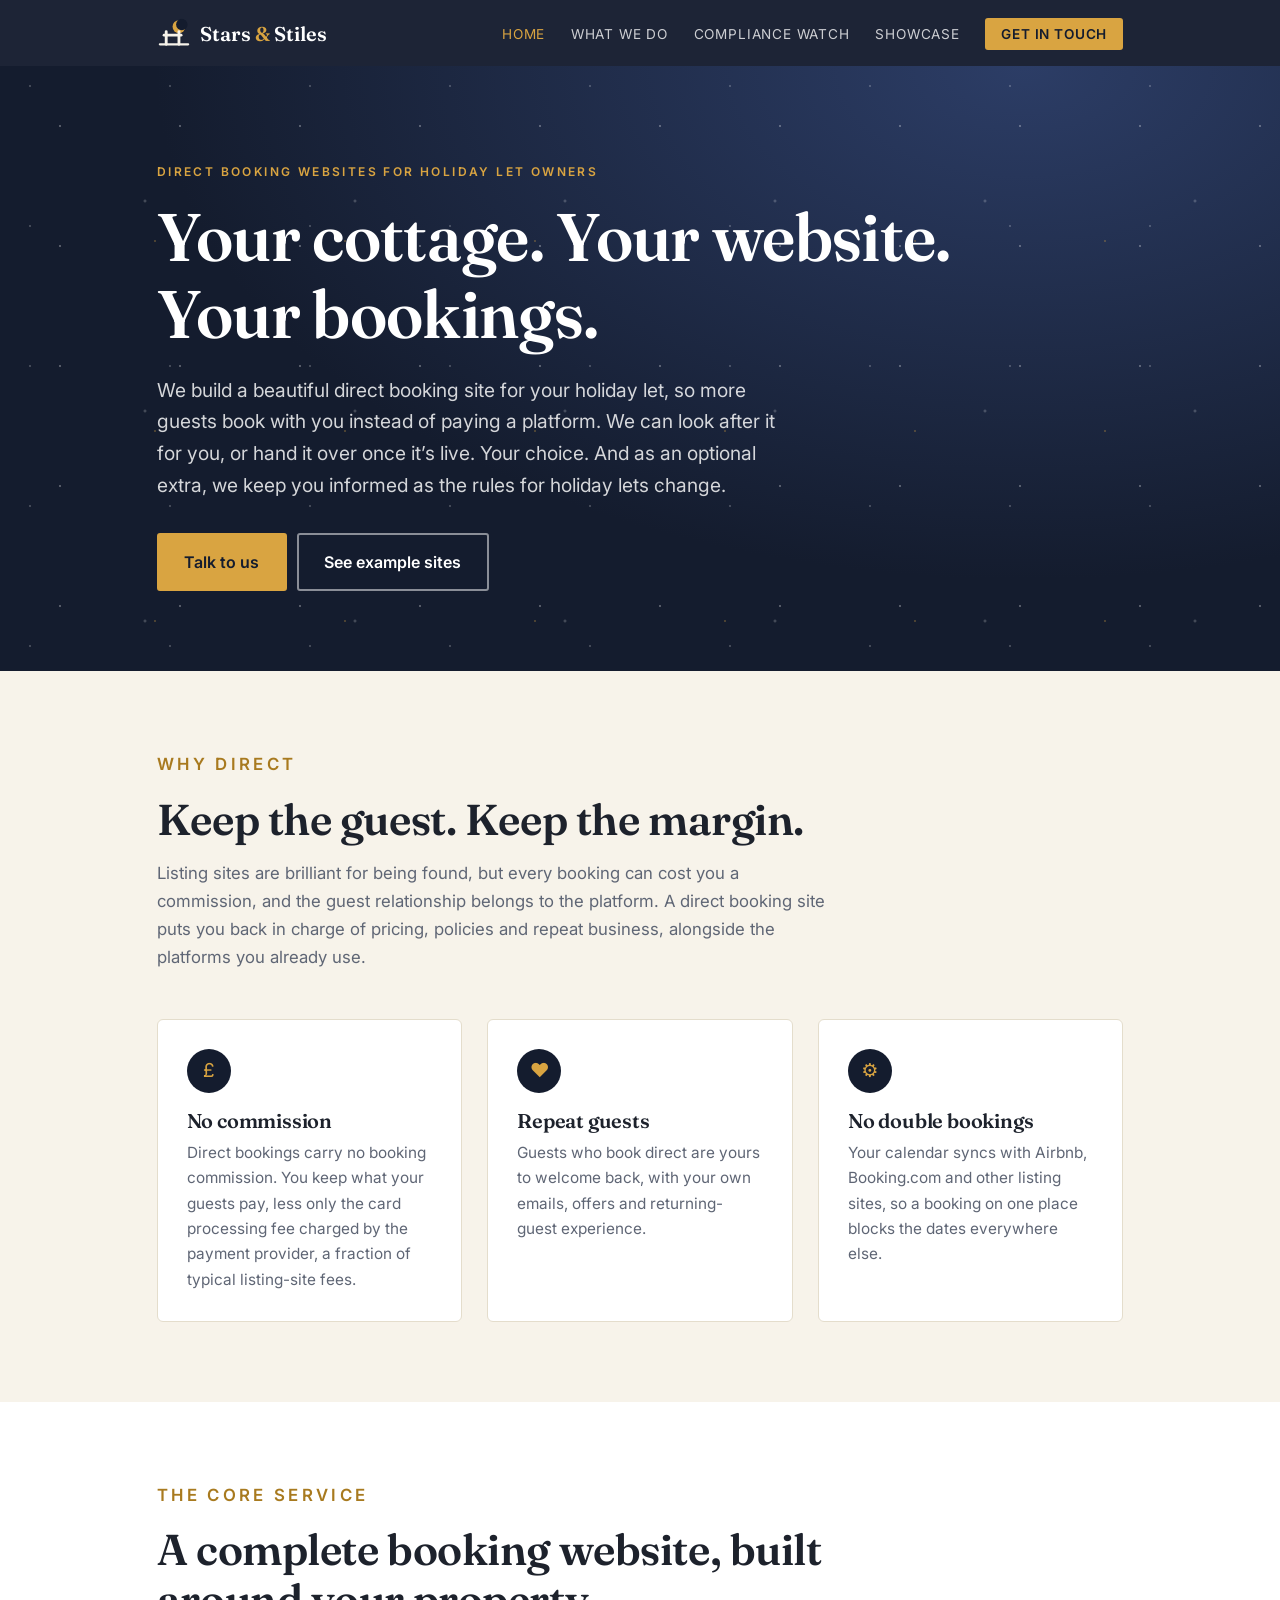
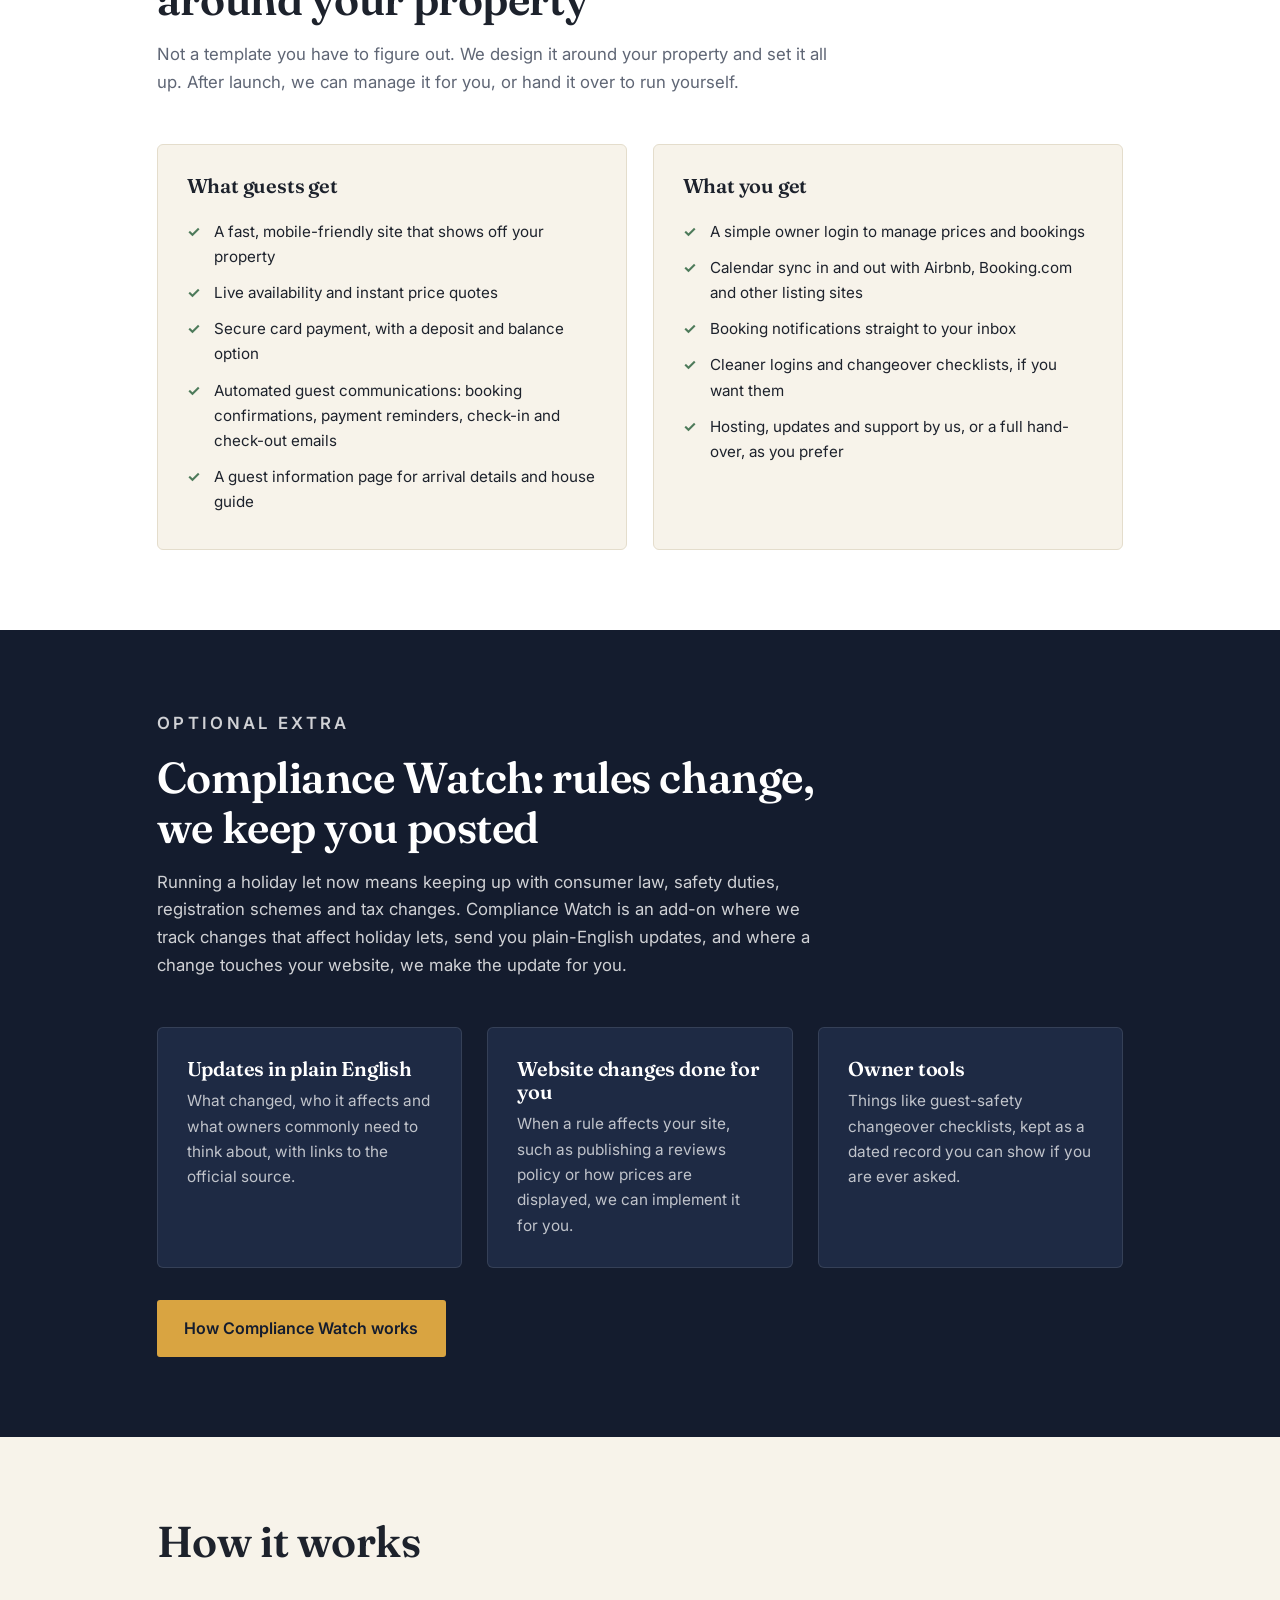
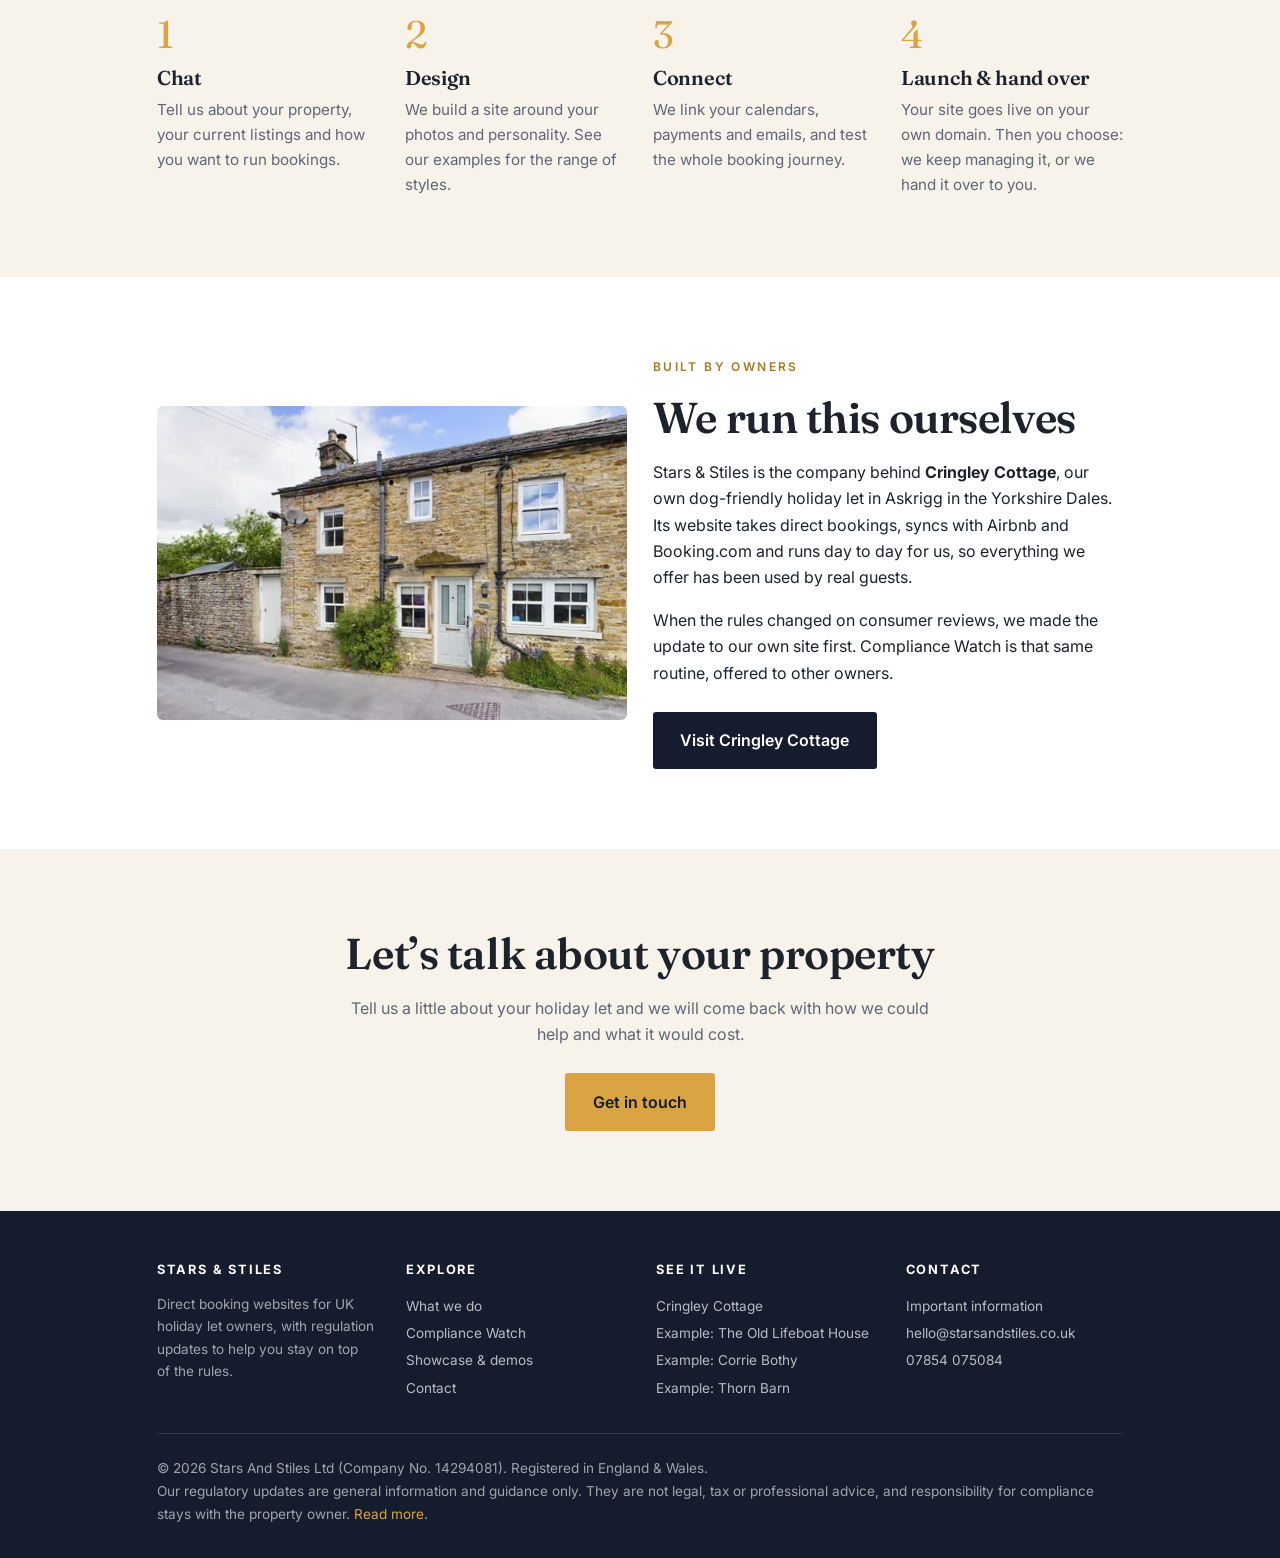
==== index.html @ 68b55faf "Calendar sync works with other listing sites too Co-Authored-By: Claude Sonnet 5.5 <noreply@anthropi" ====
<!DOCTYPE html>
<html lang="en-GB">
<head>
<meta charset="UTF-8">
<meta name="viewport" content="width=device-width, initial-scale=1.0">
<title>Stars & Stiles | Direct booking websites for holiday let owners</title>
<meta name="description" content="We build direct booking websites for UK holiday let owners, then manage them for you or hand them over, and keep you informed of changing regulations. Built by holiday let owners.">
<link rel="canonical" href="https://starsandstiles.co.uk/">
<meta name="theme-color" content="#141c2e">
<meta property="og:title" content="Stars & Stiles | Direct booking websites for holiday let owners">
<meta property="og:description" content="We build direct booking websites for UK holiday let owners, then manage them for you or hand them over, and keep you informed of changing regulations. Built by holiday let owners.">
<meta property="og:type" content="website">
<meta property="og:url" content="https://starsandstiles.co.uk/">
<meta property="og:image" content="https://starsandstiles.co.uk/assets/cringley-413188738.jpg">
<link rel="icon" href="assets/favicon.svg" type="image/svg+xml">
<link rel="preconnect" href="https://fonts.googleapis.com">
<link rel="preconnect" href="https://fonts.gstatic.com" crossorigin>
<link href="https://fonts.googleapis.com/css2?family=Fraunces:opsz,wght@9..144,500;9..144,600&family=Inter:wght@400;500;600&display=swap" rel="stylesheet">
<link rel="stylesheet" href="style.css">
<script src="motion.js" defer></script>
</head>
<body>
<nav class="site"><div class="wrap">
<a class="logo" href="index.html"><svg class="mark" viewBox="0 0 48 48" width="34" height="34" aria-hidden="true"><circle class="moon" cx="31" cy="15" r="9" fill="#d9a441"/><circle cx="35" cy="12" r="8" fill="#141c2e" class="bite"/><path d="M4 40h40" stroke="#f7f3ea" stroke-width="3" stroke-linecap="round"/><path d="M13 40V22M31 40V22" stroke="#f7f3ea" stroke-width="4" stroke-linecap="round"/><path d="M10 27h24" stroke="#f7f3ea" stroke-width="4" stroke-linecap="round"/><path d="M13 40h18" stroke="#d9a441" stroke-width="3" stroke-linecap="round" opacity="0"/></svg><b>Stars <span>&amp;</span> Stiles</b></a>
<button class="menu-btn" aria-label="Menu" onclick="document.getElementById('m').classList.toggle('open')">Menu</button>
<ul id="m"><li><a href="index.html" aria-current="page">Home</a></li><li><a href="services.html">What we do</a></li><li><a href="compliance.html">Compliance Watch</a></li><li><a href="showcase.html">Showcase</a></li><li><a class="cta" href="contact.html">Get in touch</a></li></ul>
</div></nav>

<header class="hero"><span class="shoot"></span><span class="shoot s2"></span><div class="wrap">
<p class="eyebrow">Direct booking websites for holiday let owners</p>
<h1>Your cottage. Your website.<br>Your bookings.</h1>
<p class="lead">We build a beautiful direct booking site for your holiday let, so more guests book with you instead of paying a platform. We can look after it for you, or hand it over once it&rsquo;s live. Your choice. And as an optional extra, we keep you informed as the rules for holiday lets change.</p>
<a class="btn" href="contact.html">Talk to us</a><a class="btn ghost" href="showcase.html">See example sites</a>
</div></header>

<section class="block"><div class="wrap">
<div class="section-head"><p class="eyebrow" style="color:var(--gold-dark)">Why direct</p>
<h2>Keep the guest. Keep the margin.</h2>
<p>Listing sites are brilliant for being found, but every booking can cost you a commission, and the guest relationship belongs to the platform. A direct booking site puts you back in charge of pricing, policies and repeat business, alongside the platforms you already use.</p></div>
<div class="grid g3">
<div class="card"><div class="icon">£</div><h3>No commission</h3><p>Direct bookings carry no booking commission. You keep what your guests pay, less only the card processing fee charged by the payment provider, a fraction of typical listing-site fees.</p></div>
<div class="card"><div class="icon">♥</div><h3>Repeat guests</h3><p>Guests who book direct are yours to welcome back, with your own emails, offers and returning-guest experience.</p></div>
<div class="card"><div class="icon">⚙</div><h3>No double bookings</h3><p>Your calendar syncs with Airbnb, Booking.com and other listing sites, so a booking on one place blocks the dates everywhere else.</p></div>
</div></div></section>

<section class="block alt"><div class="wrap">
<div class="section-head"><p class="eyebrow" style="color:var(--gold-dark)">The core service</p>
<h2>A complete booking website, built around your property</h2>
<p>Not a template you have to figure out. We design it around your property and set it all up. After launch, we can manage it for you, or hand it over to run yourself.</p></div>
<div class="grid g2">
<div class="card"><h3>What guests get</h3><ul class="ticks">
<li>A fast, mobile-friendly site that shows off your property</li>
<li>Live availability and instant price quotes</li>
<li>Secure card payment, with a deposit and balance option</li>
<li>Automated guest communications: booking confirmations, payment reminders, check-in and check-out emails</li>
<li>A guest information page for arrival details and house guide</li></ul></div>
<div class="card"><h3>What you get</h3><ul class="ticks">
<li>A simple owner login to manage prices and bookings</li>
<li>Calendar sync in and out with Airbnb, Booking.com and other listing sites</li>
<li>Booking notifications straight to your inbox</li>
<li>Cleaner logins and changeover checklists, if you want them</li>
<li>Hosting, updates and support by us, or a full hand-over, as you prefer</li></ul></div>
</div></div></section>

<section class="block dark"><div class="wrap">
<div class="section-head"><p class="eyebrow">Optional extra</p>
<h2>Compliance Watch: rules change, we keep you posted</h2>
<p>Running a holiday let now means keeping up with consumer law, safety duties, registration schemes and tax changes. Compliance Watch is an add-on where we track changes that affect holiday lets, send you plain-English updates, and where a change touches your website, we make the update for you.</p></div>
<div class="grid g3">
<div class="card"><h3>Updates in plain English</h3><p>What changed, who it affects and what owners commonly need to think about, with links to the official source.</p></div>
<div class="card"><h3>Website changes done for you</h3><p>When a rule affects your site, such as publishing a reviews policy or how prices are displayed, we can implement it for you.</p></div>
<div class="card"><h3>Owner tools</h3><p>Things like guest-safety changeover checklists, kept as a dated record you can show if you are ever asked.</p></div>
</div>
<p style="margin-top:2rem"><a class="btn" href="compliance.html">How Compliance Watch works</a></p>
</div></section>

<section class="block"><div class="wrap">
<div class="section-head"><h2>How it works</h2></div>
<div class="steps">
<div class="step"><h3>Chat</h3><p>Tell us about your property, your current listings and how you want to run bookings.</p></div>
<div class="step"><h3>Design</h3><p>We build a site around your photos and personality. See our examples for the range of styles.</p></div>
<div class="step"><h3>Connect</h3><p>We link your calendars, payments and emails, and test the whole booking journey.</p></div>
<div class="step"><h3>Launch &amp; hand over</h3><p>Your site goes live on your own domain. Then you choose: we keep managing it, or we hand it over to you.</p></div>
</div></div></section>

<section class="block alt"><div class="wrap">
<div class="grid g2" style="align-items:center">
<div style="border-radius:6px;overflow:hidden"><img src="assets/cringley-413188738.jpg" alt="Cringley Cottage in Askrigg, Yorkshire Dales" loading="lazy"></div>
<div><p class="eyebrow" style="color:var(--gold-dark)">Built by owners</p>
<h2>We run this ourselves</h2>
<p style="margin-bottom:1rem">Stars &amp; Stiles is the company behind <strong>Cringley Cottage</strong>, our own dog-friendly holiday let in Askrigg in the Yorkshire Dales. Its website takes direct bookings, syncs with Airbnb and Booking.com and runs day to day for us, so everything we offer has been used by real guests.</p>
<p style="margin-bottom:1.6rem">When the rules changed on consumer reviews, we made the update to our own site first. Compliance Watch is that same routine, offered to other owners.</p>
<a class="btn dark" href="https://www.cringleycottage.com" target="_blank" rel="noopener">Visit Cringley Cottage</a></div>
</div></div></section>

<section class="block"><div class="wrap narrow" style="text-align:center">
<h2>Let&rsquo;s talk about your property</h2>
<p style="color:var(--muted);margin-bottom:1.6rem">Tell us a little about your holiday let and we will come back with how we could help and what it would cost.</p>
<a class="btn" href="contact.html">Get in touch</a></div></section>
<footer class="site"><div class="wrap">
<div class="cols">
<div><h4>Stars &amp; Stiles</h4><p>Direct booking websites for UK holiday let owners, with regulation updates to help you stay on top of the rules.</p></div>
<div><h4>Explore</h4><a href="services.html">What we do</a><a href="compliance.html">Compliance Watch</a><a href="showcase.html">Showcase &amp; demos</a><a href="contact.html">Contact</a></div>
<div><h4>See it live</h4><a href="https://www.cringleycottage.com" target="_blank" rel="noopener">Cringley Cottage</a><a href="demos/seaside/">Example: The Old Lifeboat House</a><a href="demos/highland/">Example: Corrie Bothy</a><a href="demos/barn/">Example: Thorn Barn</a></div>
<div><h4>Contact</h4><a href="disclaimer.html">Important information</a><a href="mailto:hello@starsandstiles.co.uk">hello@starsandstiles.co.uk</a><a href="tel:+447854075084">07854 075084</a></div>
</div>
<div class="fine">&copy; 2026 Stars And Stiles Ltd (Company No. 14294081). Registered in England &amp; Wales.<br>
Our regulatory updates are general information and guidance only. They are not legal, tax or professional advice, and responsibility for compliance stays with the property owner. <a href="disclaimer.html" style="display:inline;color:var(--gold)">Read more</a>.</div>
</div></footer>
</body></html>
---- style.css ----
*,*::before,*::after{box-sizing:border-box;margin:0;padding:0}
:root{
  --night:#141c2e;--night-2:#1e2a44;--gold:#d9a441;--gold-dark:#a87a1f;
  --cream:#f7f3ea;--stone:#e4ddcc;--ink:#1d222c;--muted:#5f6675;--white:#fff;--green:#4d7a5a;
}
html{scroll-behavior:smooth}
body{font-family:'Inter',system-ui,sans-serif;background:var(--cream);color:var(--ink);line-height:1.65;font-size:16px}
img{max-width:100%;display:block}
a{color:var(--gold-dark)}
h1,h2,h3{font-family:'Fraunces',Georgia,serif;font-weight:600;line-height:1.15;letter-spacing:-.01em}
h1{font-size:clamp(2.4rem,6vw,4.2rem)}
h2{font-size:clamp(1.8rem,4vw,2.7rem);margin-bottom:1rem}
h3{font-size:1.25rem;margin-bottom:.5rem}
.wrap{max-width:1120px;margin:0 auto;padding:0 6%}
.narrow{max-width:760px}

nav.site{position:sticky;top:0;z-index:50;background:rgba(20,28,46,.96);backdrop-filter:blur(8px)}
nav.site .wrap{display:flex;align-items:center;justify-content:space-between;padding-top:1rem;padding-bottom:1rem;gap:1rem}
.logo{font-family:'Fraunces',serif;font-weight:600;font-size:1.25rem;color:#fff;text-decoration:none;display:flex;align-items:center;gap:.5rem}
.logo span{color:var(--gold)}
nav.site ul{display:flex;gap:1.6rem;list-style:none;align-items:center}
nav.site ul a{color:rgba(255,255,255,.78);text-decoration:none;font-size:.85rem;letter-spacing:.06em;text-transform:uppercase}
nav.site ul a:hover,nav.site ul a[aria-current]{color:var(--gold)}
nav.site .cta{background:var(--gold);color:var(--night)!important;padding:.5rem 1rem;border-radius:3px;font-weight:600}
.menu-btn{display:none;background:none;border:1px solid rgba(255,255,255,.3);color:#fff;padding:.4rem .7rem;border-radius:3px;font-size:.9rem;cursor:pointer}
@media(max-width:820px){
  .menu-btn{display:block}
  nav.site ul{display:none;position:absolute;top:100%;left:0;right:0;background:var(--night);flex-direction:column;padding:1.2rem 6% 1.6rem;gap:1.1rem;align-items:flex-start}
  nav.site ul.open{display:flex}
}

.hero{background:radial-gradient(ellipse at 80% 0,#2c3d66 0,var(--night) 60%);color:#fff;padding:6rem 0 5rem;position:relative;overflow:hidden}
.hero::before{content:"";position:absolute;inset:0;background-image:radial-gradient(#fff 1px,transparent 1.5px),radial-gradient(#d9a441 1px,transparent 1.5px);background-size:120px 120px,190px 190px;background-position:0 0,60px 80px;opacity:.28}
.hero .wrap{position:relative}
.eyebrow{font-size:.75rem;letter-spacing:.2em;text-transform:uppercase;color:var(--gold);font-weight:600;margin-bottom:1rem}
.hero p.lead{font-size:1.2rem;color:rgba(255,255,255,.82);max-width:640px;margin:1.4rem 0 2rem}
.btn{display:inline-block;background:var(--gold);color:var(--night);padding:.85rem 1.6rem;border-radius:3px;font-weight:600;text-decoration:none;border:2px solid var(--gold);cursor:pointer;font-size:1rem;font-family:inherit}
.btn:hover{background:#e8b859}
.btn.ghost{background:transparent;color:#fff;border-color:rgba(255,255,255,.5);margin-left:.6rem}
.btn.ghost:hover{border-color:var(--gold);color:var(--gold)}
.btn.dark{background:var(--night);color:#fff;border-color:var(--night)}
.btn.dark:hover{background:var(--night-2)}

section.block{padding:5rem 0}
section.block.alt{background:var(--white)}
section.block.dark{background:var(--night);color:#fff}
section.block.dark p{color:rgba(255,255,255,.8)}
.section-head{max-width:680px;margin-bottom:3rem}
.section-head p{color:var(--muted);font-size:1.05rem}
.grid{display:grid;gap:1.6rem}
.g2{grid-template-columns:repeat(auto-fit,minmax(300px,1fr))}
.g3{grid-template-columns:repeat(auto-fit,minmax(250px,1fr))}
.card{background:var(--white);border:1px solid var(--stone);border-radius:6px;padding:1.8rem}
section.block.alt .card{background:var(--cream)}
section.block.dark .card{background:var(--night-2);border-color:rgba(255,255,255,.1)}
.card p{color:var(--muted);font-size:.96rem}
section.block.dark .card p{color:rgba(255,255,255,.72)}
.icon{width:44px;height:44px;border-radius:50%;background:var(--night);color:var(--gold);display:flex;align-items:center;justify-content:center;font-size:1.2rem;margin-bottom:1rem}
.tag{display:inline-block;font-size:.7rem;letter-spacing:.12em;text-transform:uppercase;padding:.2rem .6rem;border-radius:20px;background:rgba(217,164,65,.18);color:var(--gold-dark);font-weight:600;margin-bottom:.8rem}
.tag.green{background:rgba(77,122,90,.16);color:var(--green)}
ul.ticks{list-style:none;margin-top:1rem}
ul.ticks li{padding:.35rem 0 .35rem 1.7rem;position:relative;font-size:.95rem}
ul.ticks li::before{content:"✓";position:absolute;left:0;color:var(--green);font-weight:700}
section.block.dark ul.ticks li::before{color:var(--gold)}

.steps{counter-reset:s;display:grid;gap:1.6rem;grid-template-columns:repeat(auto-fit,minmax(220px,1fr))}
.step{counter-increment:s;position:relative;padding-top:3.2rem}
.step::before{content:counter(s);position:absolute;top:0;left:0;font-family:'Fraunces',serif;font-size:2.4rem;color:var(--gold);line-height:1}
.step p{color:var(--muted);font-size:.95rem}

.showcase{display:grid;gap:1.6rem;grid-template-columns:repeat(auto-fit,minmax(300px,1fr))}
.show{background:var(--white);border:1px solid var(--stone);border-radius:6px;overflow:hidden;display:flex;flex-direction:column;text-decoration:none;color:inherit;transition:transform .2s,box-shadow .2s}
.show:hover{transform:translateY(-4px);box-shadow:0 12px 30px rgba(20,28,46,.14)}
.show .thumb{aspect-ratio:16/10;background-size:cover;background-position:center;position:relative}
.show .body{padding:1.4rem 1.5rem 1.6rem;display:flex;flex-direction:column;gap:.4rem;flex:1}
.show .body p{color:var(--muted);font-size:.93rem}
.show .more{margin-top:auto;padding-top:.8rem;font-weight:600;color:var(--gold-dark);font-size:.9rem}
.live{position:absolute;top:.8rem;left:.8rem;background:var(--green);color:#fff;font-size:.7rem;letter-spacing:.12em;text-transform:uppercase;padding:.25rem .6rem;border-radius:20px;font-weight:600}
.live.ex{background:var(--night)}

.notice{border-left:4px solid var(--gold);background:var(--white);padding:1.2rem 1.5rem;border-radius:0 6px 6px 0;font-size:.93rem;color:var(--muted)}
.notice strong{color:var(--ink)}

table.cmp{width:100%;border-collapse:collapse;background:var(--white);border:1px solid var(--stone);border-radius:6px;overflow:hidden;font-size:.94rem}
table.cmp th,table.cmp td{padding:.9rem 1rem;text-align:left;border-bottom:1px solid var(--stone);vertical-align:top}
table.cmp th{background:var(--night);color:#fff;font-weight:600}
table.cmp td:first-child{font-weight:600;width:34%}
.tablewrap{overflow-x:auto}

.timeline{border-left:2px solid var(--stone);padding-left:1.6rem;display:grid;gap:1.6rem;margin-left:.4rem}
.tl{position:relative}
.tl::before{content:"";position:absolute;left:-2.05rem;top:.4rem;width:14px;height:14px;border-radius:50%;background:var(--gold);border:3px solid var(--cream)}
.tl time{font-size:.78rem;letter-spacing:.1em;text-transform:uppercase;color:var(--muted);font-weight:600}
.tl p{color:var(--muted);font-size:.94rem;margin-top:.2rem}

form.contact{display:grid;gap:1rem}
form.contact label{font-size:.85rem;font-weight:600;display:block;margin-bottom:.3rem}
form.contact input,form.contact select,form.contact textarea{width:100%;padding:.8rem 1rem;border:1px solid var(--stone);border-radius:3px;font:inherit;background:var(--white)}
form.contact textarea{min-height:130px;resize:vertical}

footer.site{background:var(--night);color:rgba(255,255,255,.6);padding:3rem 0 2rem;font-size:.85rem}
footer.site .cols{display:grid;gap:2rem;grid-template-columns:repeat(auto-fit,minmax(220px,1fr));margin-bottom:2rem}
footer.site h4{color:#fff;font-size:.8rem;letter-spacing:.14em;text-transform:uppercase;margin-bottom:.8rem}
footer.site a{color:rgba(255,255,255,.7);text-decoration:none;display:block;padding:.15rem 0}
footer.site a:hover{color:var(--gold)}
footer.site .fine{border-top:1px solid rgba(255,255,255,.12);padding-top:1.4rem;line-height:1.7}

/* ---------- logo ---------- */
.logo{gap:.6rem}
.logo b{font-weight:600}
.logo .mark .moon{transform-origin:31px 15px;animation:moonGlow 5s ease-in-out infinite}
@keyframes moonGlow{0%,100%{filter:drop-shadow(0 0 0 rgba(217,164,65,0))}50%{filter:drop-shadow(0 0 5px rgba(217,164,65,.9))}}

/* ---------- hero animation ---------- */
.hero::before{animation:twinkle 4.5s ease-in-out infinite alternate}
.hero::after{content:"";position:absolute;inset:0;background-image:radial-gradient(#fff 1.2px,transparent 1.8px),radial-gradient(#fff 1px,transparent 1.5px);background-size:210px 210px,140px 140px;background-position:40px 30px,100px 90px;opacity:.2;animation:twinkle 3.2s ease-in-out infinite alternate-reverse;pointer-events:none}
@keyframes twinkle{from{opacity:.08}to{opacity:.45}}
.hero .wrap>*{animation:rise .9s cubic-bezier(.2,.7,.2,1) both}
.hero .wrap>*:nth-child(2){animation-delay:.12s}.hero .wrap>*:nth-child(3){animation-delay:.24s}.hero .wrap>*:nth-child(4){animation-delay:.36s}
@keyframes rise{from{opacity:0;transform:translateY(24px)}to{opacity:1;transform:none}}
.shoot{position:absolute;top:14%;left:-10%;width:120px;height:2px;background:linear-gradient(90deg,transparent,#fff);transform:rotate(22deg);opacity:0;animation:shoot 9s linear infinite;z-index:1}
.shoot.s2{top:38%;left:30%;animation-delay:5s;animation-duration:12s;width:90px}
@keyframes shoot{0%{opacity:0;transform:translate(0,0) rotate(22deg)}3%{opacity:1}12%{opacity:0;transform:translate(520px,210px) rotate(22deg)}100%{opacity:0}}

/* ---------- scroll reveal (added by motion.js) ---------- */
.js .reveal{opacity:0;transform:translateY(28px);transition:opacity .7s ease,transform .7s cubic-bezier(.2,.7,.2,1)}
.js .reveal.in{opacity:1;transform:none}
.card,.show,.btn{transition:transform .25s,box-shadow .25s,background .2s}
.card:hover{transform:translateY(-4px);box-shadow:0 14px 30px rgba(20,28,46,.12)}
.icon{transition:transform .35s}.card:hover .icon{transform:rotate(-8deg) scale(1.1)}
nav.site{transition:padding .25s,box-shadow .25s}
nav.site.scrolled{box-shadow:0 4px 18px rgba(0,0,0,.25)}
nav.site.scrolled .wrap{padding-top:.6rem;padding-bottom:.6rem}
.step::before{transition:transform .4s}.step:hover::before{transform:scale(1.15) translateX(4px)}

@media (prefers-reduced-motion:reduce){
  *,*::before,*::after{animation:none!important;transition:none!important}
  .js .reveal{opacity:1;transform:none}
}

/* showcase thumbnails with photos */
.show .thumb{overflow:hidden}
.show .thumb img{position:absolute;inset:0;width:100%;height:100%;object-fit:cover;transition:transform .7s ease}
.show:hover .thumb img{transform:scale(1.07)}
.show .thumb .live{z-index:2}

/* wide featured card + footer columns */
@media(min-width:800px){.show.wide{flex-direction:row}.show.wide .thumb{flex:1.4;aspect-ratio:auto;min-height:360px}.show.wide .body{flex:1;justify-content:center;padding:2rem 2.2rem}.show.wide .body h3{font-size:1.6rem}.show.wide .body p{font-size:1rem}}
footer.site .cols{grid-template-columns:repeat(auto-fit,minmax(190px,1fr))}
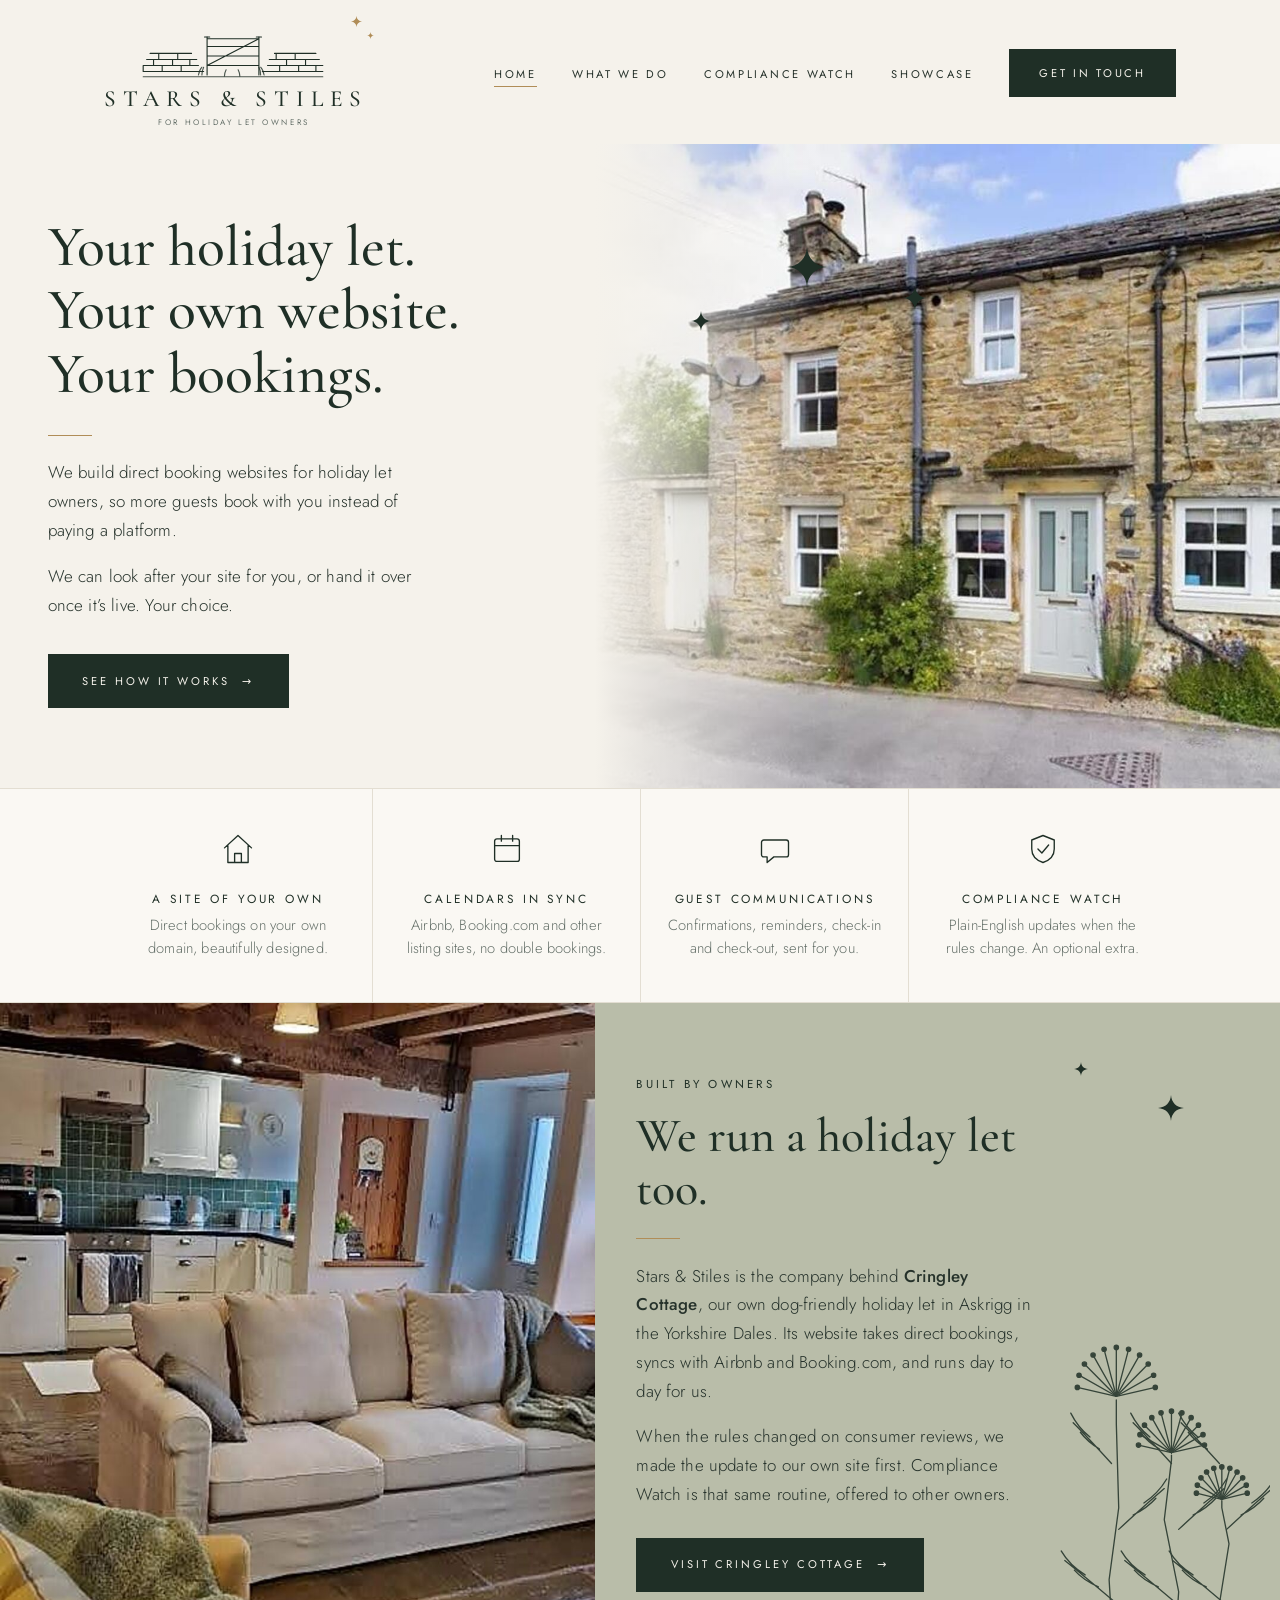
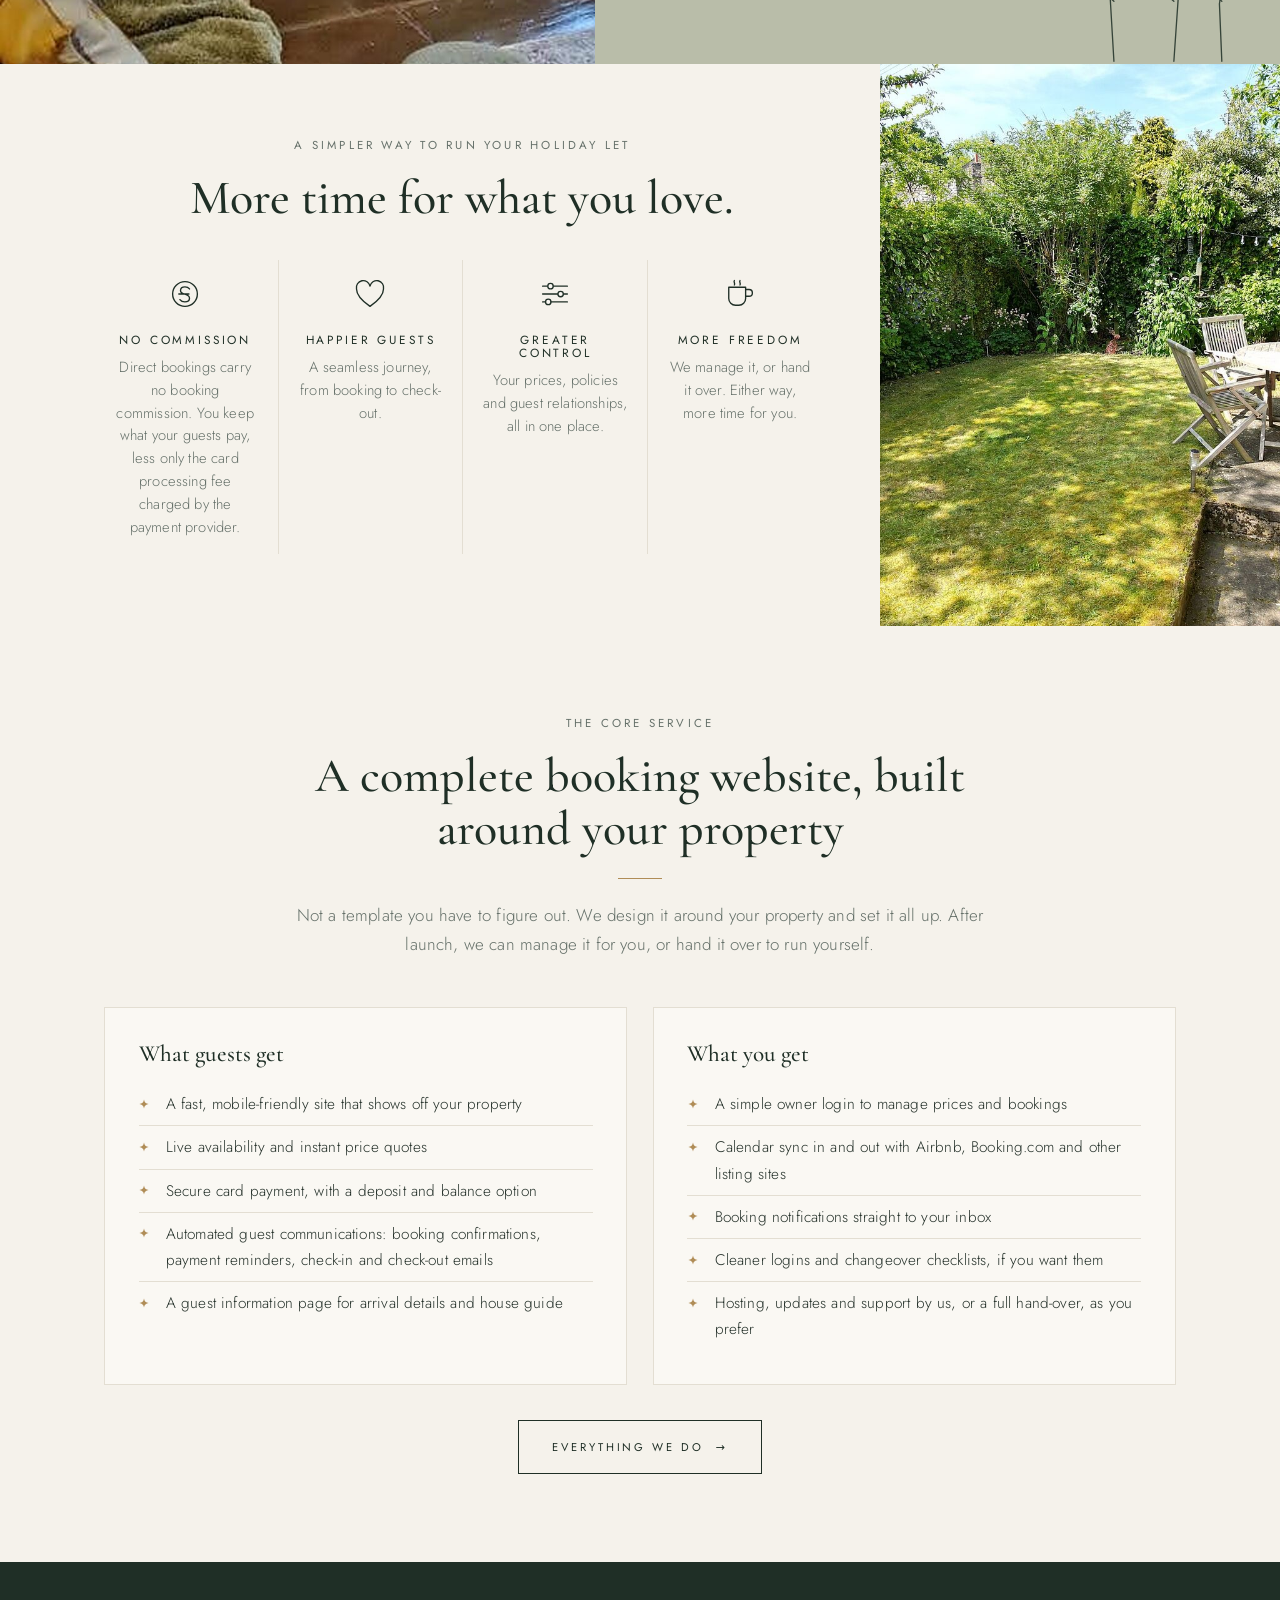
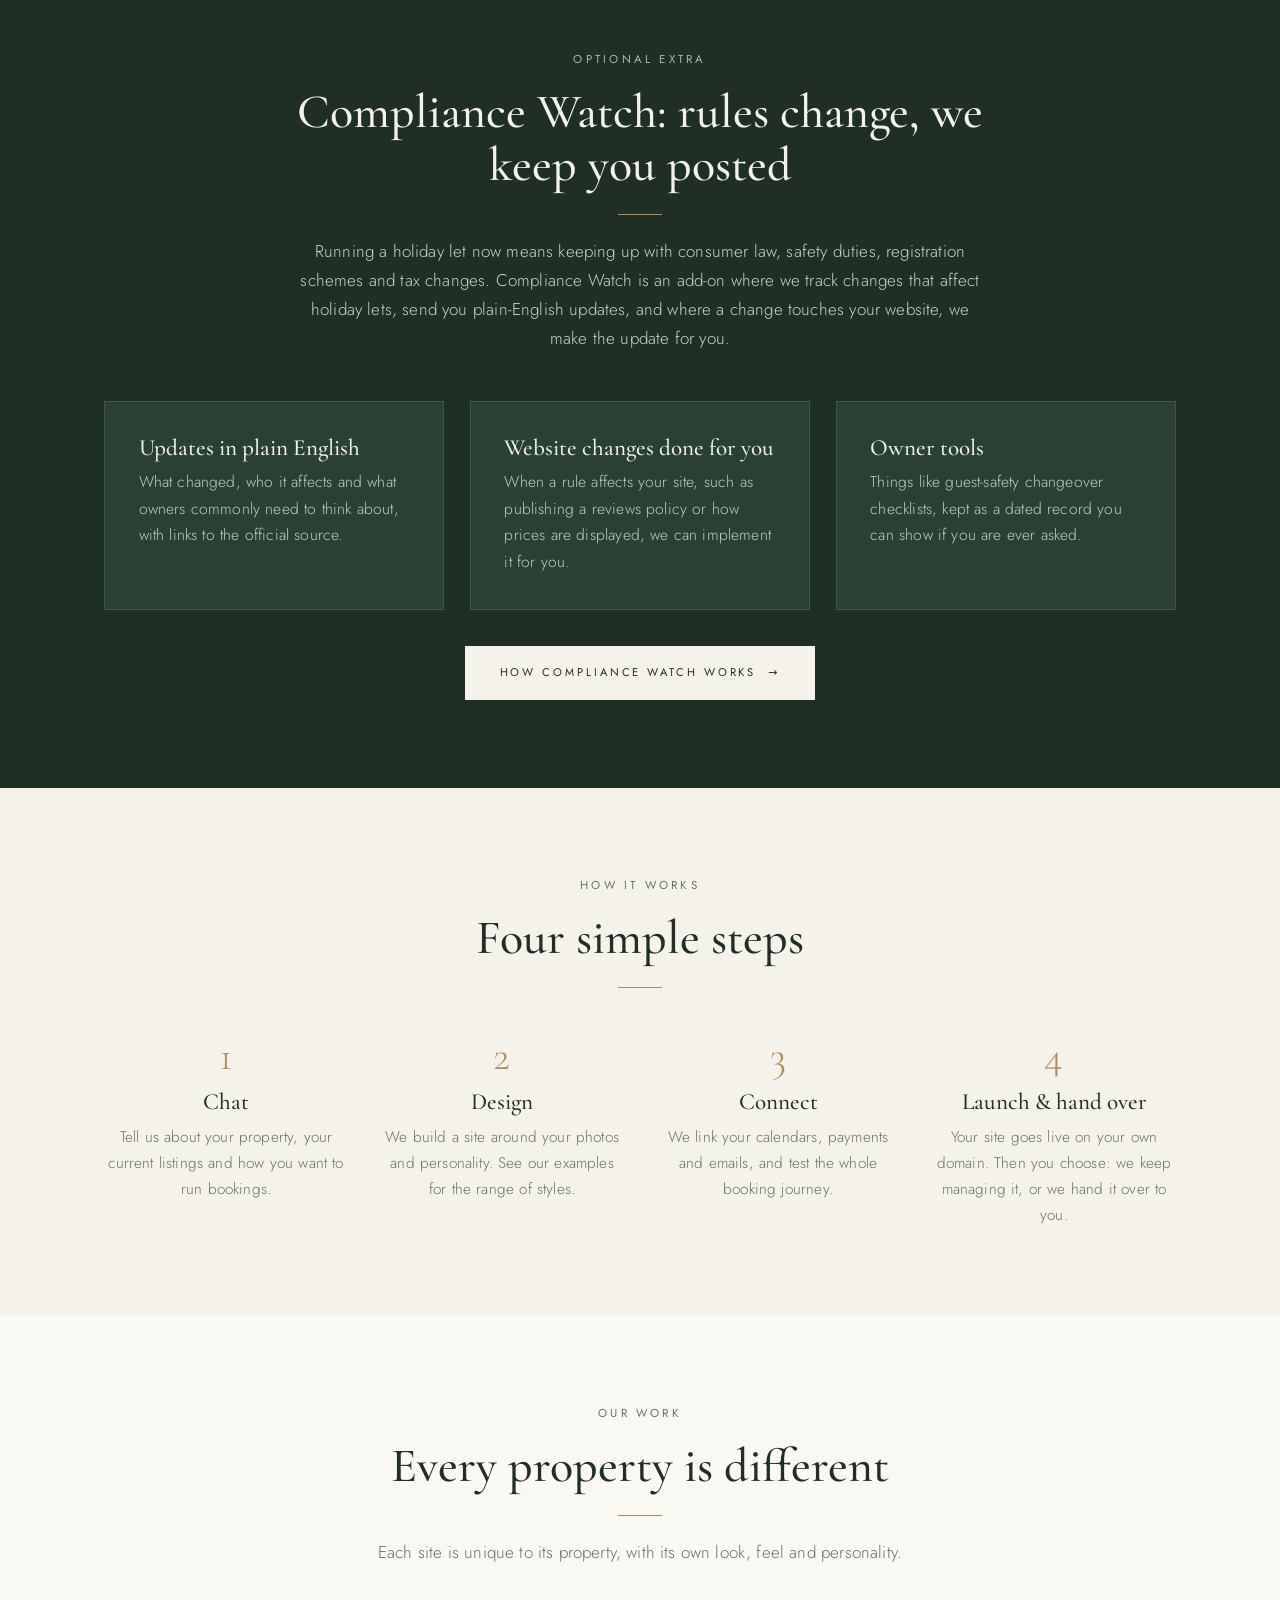
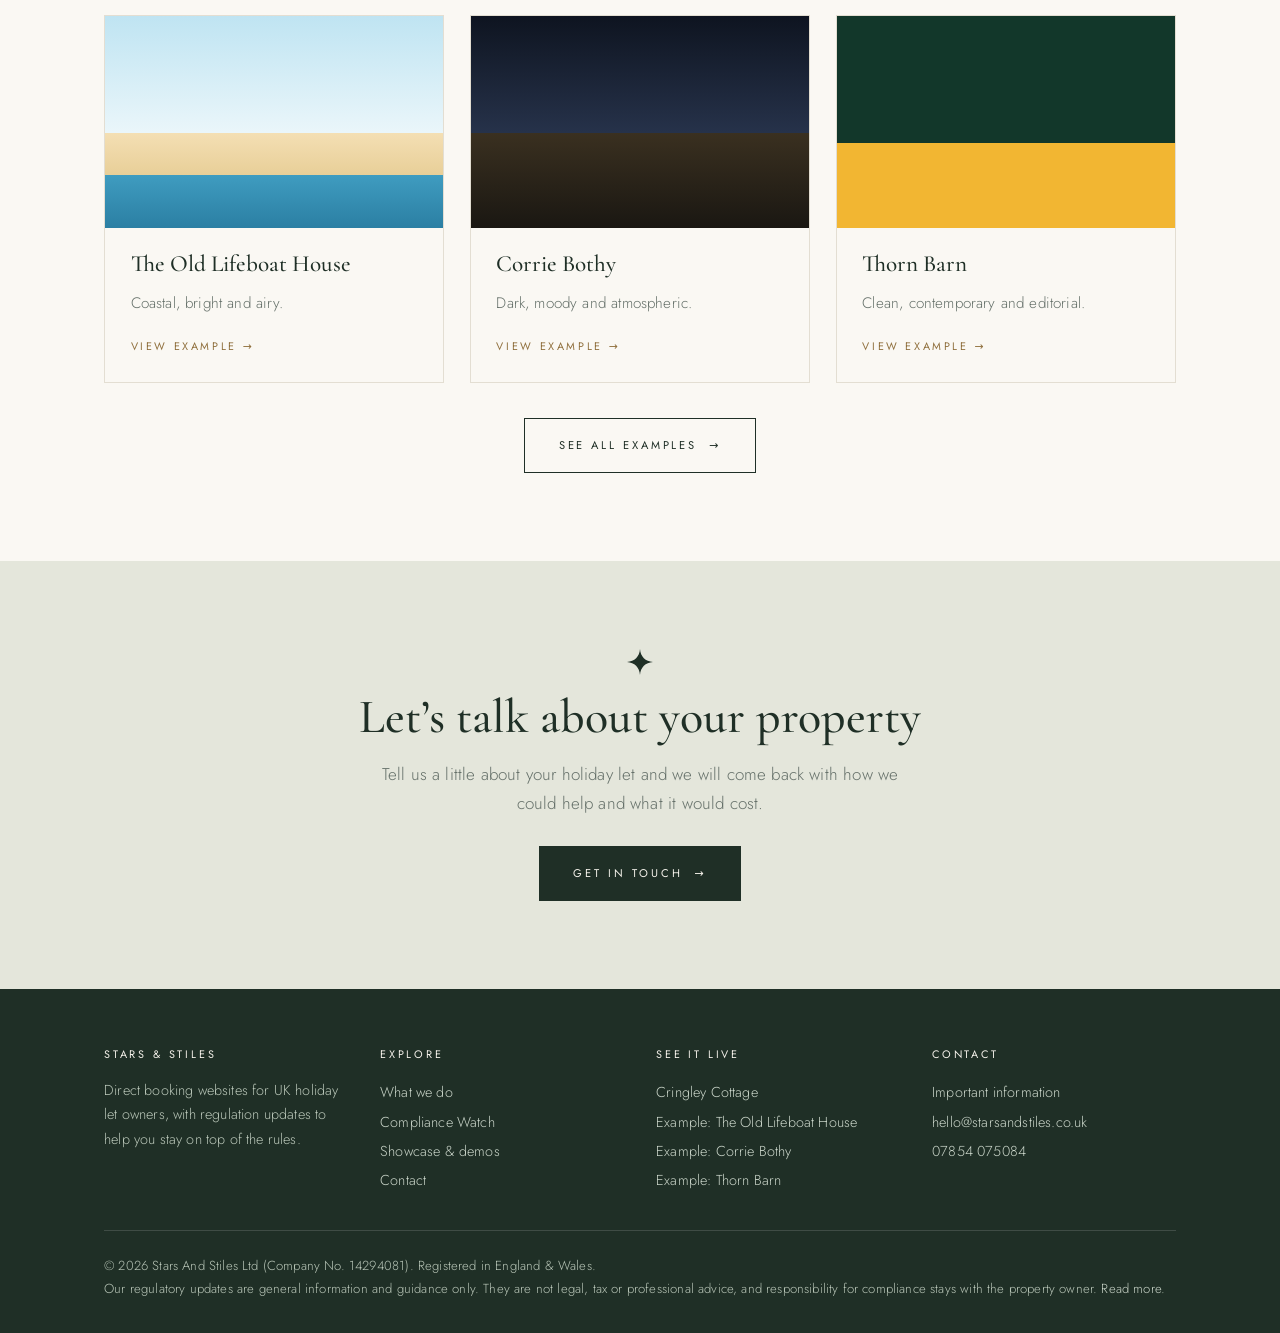
==== commit c092f9de: "Redesign main site in warm 'golden hour' style: gate logo, cream/forest/sage palette, sparkles, line" ====
--- a/index.html
+++ b/index.html
@@ -6,7 +6,7 @@
 <title>Stars & Stiles | Direct booking websites for holiday let owners</title>
 <meta name="description" content="We build direct booking websites for UK holiday let owners, then manage them for you or hand them over, and keep you informed of changing regulations. Built by holiday let owners.">
 <link rel="canonical" href="https://starsandstiles.co.uk/">
-<meta name="theme-color" content="#141c2e">
+<meta name="theme-color" content="#f5f2eb">
 <meta property="og:title" content="Stars & Stiles | Direct booking websites for holiday let owners">
 <meta property="og:description" content="We build direct booking websites for UK holiday let owners, then manage them for you or hand them over, and keep you informed of changing regulations. Built by holiday let owners.">
 <meta property="og:type" content="website">
@@ -15,37 +15,62 @@
 <link rel="icon" href="assets/favicon.svg" type="image/svg+xml">
 <link rel="preconnect" href="https://fonts.googleapis.com">
 <link rel="preconnect" href="https://fonts.gstatic.com" crossorigin>
-<link href="https://fonts.googleapis.com/css2?family=Fraunces:opsz,wght@9..144,500;9..144,600&family=Inter:wght@400;500;600&display=swap" rel="stylesheet">
+<link href="https://fonts.googleapis.com/css2?family=Cormorant+Garamond:wght@400;500;600&family=Jost:wght@300;400;500&display=swap" rel="stylesheet">
 <link rel="stylesheet" href="style.css">
 <script src="motion.js" defer></script>
 </head>
 <body>
-<nav class="site"><div class="wrap">
-<a class="logo" href="index.html"><svg class="mark" viewBox="0 0 48 48" width="34" height="34" aria-hidden="true"><circle class="moon" cx="31" cy="15" r="9" fill="#d9a441"/><circle cx="35" cy="12" r="8" fill="#141c2e" class="bite"/><path d="M4 40h40" stroke="#f7f3ea" stroke-width="3" stroke-linecap="round"/><path d="M13 40V22M31 40V22" stroke="#f7f3ea" stroke-width="4" stroke-linecap="round"/><path d="M10 27h24" stroke="#f7f3ea" stroke-width="4" stroke-linecap="round"/><path d="M13 40h18" stroke="#d9a441" stroke-width="3" stroke-linecap="round" opacity="0"/></svg><b>Stars <span>&amp;</span> Stiles</b></a>
+<header class="topbar"><div class="wrap">
+<a class="brand" href="index.html"><svg class="gate" viewBox="0 0 220 74" aria-hidden="true" fill="none" stroke="currentColor" stroke-width="1.3" stroke-linecap="round" stroke-linejoin="round"><path d="M6 62h70M6 55h64M10 48h58M14 41h48M6 62v-7M28 62v-7M50 62v-7M18 55v-7M40 55v-7M60 55v-7M24 48v-7M46 48v-7"/><path d="M144 62h70M150 55h64M152 48h58M158 41h48M164 62v-7M186 62v-7M206 62v-7M172 55v-7M194 55v-7M160 48v-7M182 48v-7"/><path d="M80 66V22M140 66V22M80 24h60M80 33h60M80 44h60M80 55h60M80 55l60-31"/><path d="M77 22h6M137 22h6"/><path d="M70 66c1-5 2-7 4-9M74 66c0-4 1-7 2-9M146 66c-1-5-2-7-4-9M142 66c0-4-1-7-2-9M100 68c0-4 1-6 2-8M118 68c0-4-1-6-2-8M6 68h208" opacity=".8"/></svg><svg class="sp b1" viewBox="0 0 24 24" aria-hidden="true"><path d="M12 0C12.5 7 17 11.5 24 12C17 12.5 12.5 17 12 24C11.5 17 7 12.5 0 12C7 11.5 11.5 7 12 0Z" fill="currentColor"/></svg><svg class="sp b2" viewBox="0 0 24 24" aria-hidden="true"><path d="M12 0C12.5 7 17 11.5 24 12C17 12.5 12.5 17 12 24C11.5 17 7 12.5 0 12C7 11.5 11.5 7 12 0Z" fill="currentColor"/></svg><span class="bn">STARS &amp; STILES</span><span class="bt">FOR HOLIDAY LET OWNERS</span></a>
 <button class="menu-btn" aria-label="Menu" onclick="document.getElementById('m').classList.toggle('open')">Menu</button>
-<ul id="m"><li><a href="index.html" aria-current="page">Home</a></li><li><a href="services.html">What we do</a></li><li><a href="compliance.html">Compliance Watch</a></li><li><a href="showcase.html">Showcase</a></li><li><a class="cta" href="contact.html">Get in touch</a></li></ul>
-</div></nav>
-
-<header class="hero"><span class="shoot"></span><span class="shoot s2"></span><div class="wrap">
-<p class="eyebrow">Direct booking websites for holiday let owners</p>
-<h1>Your cottage. Your website.<br>Your bookings.</h1>
-<p class="lead">We build a beautiful direct booking site for your holiday let, so more guests book with you instead of paying a platform. We can look after it for you, or hand it over once it&rsquo;s live. Your choice. And as an optional extra, we keep you informed as the rules for holiday lets change.</p>
-<a class="btn" href="contact.html">Talk to us</a><a class="btn ghost" href="showcase.html">See example sites</a>
+<nav class="site"><ul id="m"><li><a href="index.html" aria-current="page">Home</a></li><li><a href="services.html">What we do</a></li><li><a href="compliance.html">Compliance Watch</a></li><li><a href="showcase.html">Showcase</a></li><li><a class="cta" href="contact.html">Get in touch</a></li></ul></nav>
 </div></header>
 
-<section class="block"><div class="wrap">
-<div class="section-head"><p class="eyebrow" style="color:var(--gold-dark)">Why direct</p>
-<h2>Keep the guest. Keep the margin.</h2>
-<p>Listing sites are brilliant for being found, but every booking can cost you a commission, and the guest relationship belongs to the platform. A direct booking site puts you back in charge of pricing, policies and repeat business, alongside the platforms you already use.</p></div>
-<div class="grid g3">
-<div class="card"><div class="icon">£</div><h3>No commission</h3><p>Direct bookings carry no booking commission. You keep what your guests pay, less only the card processing fee charged by the payment provider, a fraction of typical listing-site fees.</p></div>
-<div class="card"><div class="icon">♥</div><h3>Repeat guests</h3><p>Guests who book direct are yours to welcome back, with your own emails, offers and returning-guest experience.</p></div>
-<div class="card"><div class="icon">⚙</div><h3>No double bookings</h3><p>Your calendar syncs with Airbnb, Booking.com and other listing sites, so a booking on one place blocks the dates everywhere else.</p></div>
+<section class="home-hero"><div class="wrap">
+<div class="hh-text">
+<h1>Your holiday let.<br>Your own website.<br>Your bookings.</h1>
+<span class="rule"></span>
+<p>We build direct booking websites for holiday let owners, so more guests book with you instead of paying a platform.</p>
+<p>We can look after your site for you, or hand it over once it&rsquo;s live. Your choice.</p>
+<a class="btn" href="#how">See how it works &nbsp;&rarr;</a>
+</div>
+<div class="hh-photo"><img class="" src="https://images.unsplash.com/photo-1771526163539-24cb3ea41398?auto=format&fit=crop&q=75&w=1600" alt="A wooden gate in a dry stone wall at golden hour" loading="lazy" onerror="this.onerror=null;this.src='assets/cringley-413188738.jpg'">
+<svg class="sp s1" viewBox="0 0 24 24" aria-hidden="true"><path d="M12 0C12.5 7 17 11.5 24 12C17 12.5 12.5 17 12 24C11.5 17 7 12.5 0 12C7 11.5 11.5 7 12 0Z" fill="currentColor"/></svg><svg class="sp s2" viewBox="0 0 24 24" aria-hidden="true"><path d="M12 0C12.5 7 17 11.5 24 12C17 12.5 12.5 17 12 24C11.5 17 7 12.5 0 12C7 11.5 11.5 7 12 0Z" fill="currentColor"/></svg><svg class="sp s3" viewBox="0 0 24 24" aria-hidden="true"><path d="M12 0C12.5 7 17 11.5 24 12C17 12.5 12.5 17 12 24C11.5 17 7 12.5 0 12C7 11.5 11.5 7 12 0Z" fill="currentColor"/></svg></div>
+</div></section>
+
+<section class="strip"><div class="wrap"><div class="cells">
+<div><span class="i"><svg class="ic" viewBox="0 0 32 32" aria-hidden="true" fill="none" stroke="currentColor" stroke-width="1.2" stroke-linecap="round" stroke-linejoin="round"><path d="M4 15L16 4l12 11M7 13v15h18V13M13 28v-8h6v8"/></svg></span><h3>A site of your own</h3><p>Direct bookings on your own domain, beautifully designed.</p></div>
+<div><span class="i"><svg class="ic" viewBox="0 0 32 32" aria-hidden="true" fill="none" stroke="currentColor" stroke-width="1.2" stroke-linecap="round" stroke-linejoin="round"><rect x="5" y="7" width="22" height="20" rx="2"/><path d="M5 13h22M11 4v5M21 4v5"/></svg></span><h3>Calendars in sync</h3><p>Airbnb, Booking.com and other listing sites, no double bookings.</p></div>
+<div><span class="i"><svg class="ic" viewBox="0 0 32 32" aria-hidden="true" fill="none" stroke="currentColor" stroke-width="1.2" stroke-linecap="round" stroke-linejoin="round"><path d="M6 8h20a2 2 0 0 1 2 2v11a2 2 0 0 1-2 2H15l-6 5v-5H6a2 2 0 0 1-2-2V10a2 2 0 0 1 2-2z"/></svg></span><h3>Guest communications</h3><p>Confirmations, reminders, check-in and check-out, sent for you.</p></div>
+<div><span class="i"><svg class="ic" viewBox="0 0 32 32" aria-hidden="true" fill="none" stroke="currentColor" stroke-width="1.2" stroke-linecap="round" stroke-linejoin="round"><path d="M16 4l10 4v8c0 6-4 10-10 12C10 26 6 22 6 16V8z"/><path d="M11.5 16l3.5 3.5 6-7"/></svg></span><h3>Compliance Watch</h3><p>Plain-English updates when the rules change. An optional extra.</p></div>
 </div></div></section>
 
-<section class="block alt"><div class="wrap">
-<div class="section-head"><p class="eyebrow" style="color:var(--gold-dark)">The core service</p>
+<section class="story"><div class="s-photo"><img class="" src="https://images.unsplash.com/photo-1770893670070-42a3c6f85133?auto=format&fit=crop&q=75&w=1200" alt="Sunlight through a cottage window" loading="lazy" onerror="this.onerror=null;this.src='assets/cringley-living.jpg'"></div>
+<div class="s-panel"><div class="s-in">
+<p class="label">Built by owners</p>
+<h2>We run a holiday let too.</h2>
+<span class="rule"></span>
+<p>Stars &amp; Stiles is the company behind <strong>Cringley Cottage</strong>, our own dog-friendly holiday let in Askrigg in the Yorkshire Dales. Its website takes direct bookings, syncs with Airbnb and Booking.com, and runs day to day for us.</p>
+<p>When the rules changed on consumer reviews, we made the update to our own site first. Compliance Watch is that same routine, offered to other owners.</p>
+<a class="btn" href="https://www.cringleycottage.com" target="_blank" rel="noopener">Visit Cringley Cottage &nbsp;&rarr;</a>
+</div><svg class="botan" viewBox="0 0 200 320" aria-hidden="true" fill="none" stroke="currentColor" stroke-width="1.1" stroke-linecap="round"><path d="M70 318 L66 250 L74 190 L72 120 L72 100"/><path d="M72 97 L39.5 89.6"/><circle cx="39.5" cy="89.6" r="1.8" fill="currentColor"/><path d="M72 97 L40.9 79.4"/><circle cx="40.9" cy="79.4" r="1.8" fill="currentColor"/><path d="M72 97 L45.4 70.1"/><circle cx="45.4" cy="70.1" r="1.8" fill="currentColor"/><path d="M72 97 L52.6 62.6"/><circle cx="52.6" cy="62.6" r="1.8" fill="currentColor"/><path d="M72 97 L61.8 57.8"/><circle cx="61.8" cy="57.8" r="1.8" fill="currentColor"/><path d="M72 97 L72.0 56.2"/><circle cx="72.0" cy="56.2" r="1.8" fill="currentColor"/><path d="M72 97 L82.2 57.8"/><circle cx="82.2" cy="57.8" r="1.8" fill="currentColor"/><path d="M72 97 L91.4 62.6"/><circle cx="91.4" cy="62.6" r="1.8" fill="currentColor"/><path d="M72 97 L98.6 70.1"/><circle cx="98.6" cy="70.1" r="1.8" fill="currentColor"/><path d="M72 97 L103.1 79.4"/><circle cx="103.1" cy="79.4" r="1.8" fill="currentColor"/><path d="M72 97 L104.5 89.6"/><circle cx="104.5" cy="89.6" r="1.8" fill="currentColor"/><path d="M70 268 q-26 -22 -41 -34 M57 256 q-13 -6 -20 -14 M46 246 q-13 -8 -20 -20"/><path d="M74 208 q24 -22 38 -34 M86 196 q12 -6 19 -14 M95 186 q12 -8 19 -20"/><path d="M68 153 q-20 -22 -32 -34 M58 141 q-10 -6 -16 -14 M50 131 q-10 -8 -16 -20"/><path d="M120 318 L124 260 L112 200 L118 150 L118 146"/><path d="M118 144 L90.5 137.7"/><circle cx="90.5" cy="137.7" r="1.8" fill="currentColor"/><path d="M118 144 L91.7 129.0"/><circle cx="91.7" cy="129.0" r="1.8" fill="currentColor"/><path d="M118 144 L95.5 121.1"/><circle cx="95.5" cy="121.1" r="1.8" fill="currentColor"/><path d="M118 144 L101.6 114.8"/><circle cx="101.6" cy="114.8" r="1.8" fill="currentColor"/><path d="M118 144 L109.3 110.8"/><circle cx="109.3" cy="110.8" r="1.8" fill="currentColor"/><path d="M118 144 L118.0 109.4"/><circle cx="118.0" cy="109.4" r="1.8" fill="currentColor"/><path d="M118 144 L126.7 110.8"/><circle cx="126.7" cy="110.8" r="1.8" fill="currentColor"/><path d="M118 144 L134.4 114.8"/><circle cx="134.4" cy="114.8" r="1.8" fill="currentColor"/><path d="M118 144 L140.5 121.1"/><circle cx="140.5" cy="121.1" r="1.8" fill="currentColor"/><path d="M118 144 L144.3 129.0"/><circle cx="144.3" cy="129.0" r="1.8" fill="currentColor"/><path d="M118 144 L145.5 137.7"/><circle cx="145.5" cy="137.7" r="1.8" fill="currentColor"/><path d="M120 268 q-26 -22 -41 -34 M107 256 q-13 -6 -20 -14 M96 246 q-13 -8 -20 -20"/><path d="M124 208 q24 -22 38 -34 M136 196 q12 -6 19 -14 M145 186 q12 -8 19 -20"/><path d="M118 153 q-20 -22 -32 -34 M108 141 q-10 -6 -16 -14 M100 131 q-10 -8 -16 -20"/><path d="M160 318 L158 270 L166 220 L160 190 L160 184"/><path d="M160 183 L138.8 177.8"/><circle cx="138.8" cy="177.8" r="1.8" fill="currentColor"/><path d="M160 183 L139.6 171.1"/><circle cx="139.6" cy="171.1" r="1.8" fill="currentColor"/><path d="M160 183 L142.6 165.0"/><circle cx="142.6" cy="165.0" r="1.8" fill="currentColor"/><path d="M160 183 L147.3 160.1"/><circle cx="147.3" cy="160.1" r="1.8" fill="currentColor"/><path d="M160 183 L153.3 157.0"/><circle cx="153.3" cy="157.0" r="1.8" fill="currentColor"/><path d="M160 183 L160.0 155.9"/><circle cx="160.0" cy="155.9" r="1.8" fill="currentColor"/><path d="M160 183 L166.7 157.0"/><circle cx="166.7" cy="157.0" r="1.8" fill="currentColor"/><path d="M160 183 L172.7 160.1"/><circle cx="172.7" cy="160.1" r="1.8" fill="currentColor"/><path d="M160 183 L177.4 165.0"/><circle cx="177.4" cy="165.0" r="1.8" fill="currentColor"/><path d="M160 183 L180.4 171.1"/><circle cx="180.4" cy="171.1" r="1.8" fill="currentColor"/><path d="M160 183 L181.2 177.8"/><circle cx="181.2" cy="177.8" r="1.8" fill="currentColor"/><path d="M160 268 q-26 -22 -41 -34 M147 256 q-13 -6 -20 -14 M136 246 q-13 -8 -20 -20"/><path d="M164 208 q24 -22 38 -34 M176 196 q12 -6 19 -14 M185 186 q12 -8 19 -20"/><path d="M158 153 q-20 -22 -32 -34 M148 141 q-10 -6 -16 -14 M140 131 q-10 -8 -16 -20"/></svg><svg class="sp s4" viewBox="0 0 24 24" aria-hidden="true"><path d="M12 0C12.5 7 17 11.5 24 12C17 12.5 12.5 17 12 24C11.5 17 7 12.5 0 12C7 11.5 11.5 7 12 0Z" fill="currentColor"/></svg><svg class="sp s5" viewBox="0 0 24 24" aria-hidden="true"><path d="M12 0C12.5 7 17 11.5 24 12C17 12.5 12.5 17 12 24C11.5 17 7 12.5 0 12C7 11.5 11.5 7 12 0Z" fill="currentColor"/></svg></div></section>
+
+<section class="band"><div class="wrap"><div class="band-in">
+<div class="b-text"><p class="label center">A simpler way to run your holiday let</p>
+<h2 class="center">More time for what you love.</h2>
+<div class="cells four">
+<div><span class="i"><svg class="ic" viewBox="0 0 32 32" aria-hidden="true" fill="none" stroke="currentColor" stroke-width="1.2" stroke-linecap="round" stroke-linejoin="round"><circle cx="16" cy="16" r="11"/><path d="M20 11.5c-1-1.3-2.4-1.8-4-1.8-2.4 0-4 1.4-4 3.3 0 4 8 2.4 8 6.7 0 2-1.8 3.3-4.2 3.3-1.8 0-3.3-.7-4.3-2M10.5 16h9"/></svg></span><h3>No commission</h3><p>Direct bookings carry no booking commission. You keep what your guests pay, less only the card processing fee charged by the payment provider.</p></div>
+<div><span class="i"><svg class="ic" viewBox="0 0 32 32" aria-hidden="true" fill="none" stroke="currentColor" stroke-width="1.2" stroke-linecap="round" stroke-linejoin="round"><path d="M16 27C6 20 4 14.5 4 11.5A6 6 0 0 1 16 9a6 6 0 0 1 12 2.5C28 14.5 26 20 16 27z"/></svg></span><h3>Happier guests</h3><p>A seamless journey, from booking to check-out.</p></div>
+<div><span class="i"><svg class="ic" viewBox="0 0 32 32" aria-hidden="true" fill="none" stroke="currentColor" stroke-width="1.2" stroke-linecap="round" stroke-linejoin="round"><path d="M5 9h22M5 16h22M5 23h22"/><circle cx="12" cy="9" r="2.4" fill="#faf8f3"/><circle cx="21" cy="16" r="2.4" fill="#faf8f3"/><circle cx="10" cy="23" r="2.4" fill="#faf8f3"/></svg></span><h3>Greater control</h3><p>Your prices, policies and guest relationships, all in one place.</p></div>
+<div><span class="i"><svg class="ic" viewBox="0 0 32 32" aria-hidden="true" fill="none" stroke="currentColor" stroke-width="1.2" stroke-linecap="round" stroke-linejoin="round"><path d="M6 10h15v10a6 6 0 0 1-6 6h-3a6 6 0 0 1-6-6zM21 12h3a3 3 0 0 1 0 6h-3"/><path d="M11 4c-1 1.5 1 2.5 0 4M16 4c-1 1.5 1 2.5 0 4"/></svg></span><h3>More freedom</h3><p>We manage it, or hand it over. Either way, more time for you.</p></div>
+</div></div>
+<div class="b-photo"><img src="assets/cringley-garden.jpg" alt="Garden table at Cringley Cottage" loading="lazy"></div>
+</div></div></section>
+
+<section class="block" id="what"><div class="wrap">
+<div class="section-head center"><p class="label">The core service</p>
 <h2>A complete booking website, built around your property</h2>
+<span class="rule"></span>
 <p>Not a template you have to figure out. We design it around your property and set it all up. After launch, we can manage it for you, or hand it over to run yourself.</p></div>
 <div class="grid g2">
 <div class="card"><h3>What guests get</h3><ul class="ticks">
@@ -60,22 +85,25 @@
 <li>Booking notifications straight to your inbox</li>
 <li>Cleaner logins and changeover checklists, if you want them</li>
 <li>Hosting, updates and support by us, or a full hand-over, as you prefer</li></ul></div>
-</div></div></section>
+</div>
+<p class="center" style="margin-top:2.2rem"><a class="btn ghost-dark" href="services.html">Everything we do &nbsp;&rarr;</a></p>
+</div></section>
 
 <section class="block dark"><div class="wrap">
-<div class="section-head"><p class="eyebrow">Optional extra</p>
+<div class="section-head center"><p class="label">Optional extra</p>
 <h2>Compliance Watch: rules change, we keep you posted</h2>
+<span class="rule"></span>
 <p>Running a holiday let now means keeping up with consumer law, safety duties, registration schemes and tax changes. Compliance Watch is an add-on where we track changes that affect holiday lets, send you plain-English updates, and where a change touches your website, we make the update for you.</p></div>
 <div class="grid g3">
 <div class="card"><h3>Updates in plain English</h3><p>What changed, who it affects and what owners commonly need to think about, with links to the official source.</p></div>
 <div class="card"><h3>Website changes done for you</h3><p>When a rule affects your site, such as publishing a reviews policy or how prices are displayed, we can implement it for you.</p></div>
 <div class="card"><h3>Owner tools</h3><p>Things like guest-safety changeover checklists, kept as a dated record you can show if you are ever asked.</p></div>
 </div>
-<p style="margin-top:2rem"><a class="btn" href="compliance.html">How Compliance Watch works</a></p>
+<p class="center" style="margin-top:2.2rem"><a class="btn light" href="compliance.html">How Compliance Watch works &nbsp;&rarr;</a></p>
 </div></section>
 
-<section class="block"><div class="wrap">
-<div class="section-head"><h2>How it works</h2></div>
+<section class="block" id="how"><div class="wrap">
+<div class="section-head center"><p class="label">How it works</p><h2>Four simple steps</h2><span class="rule"></span></div>
 <div class="steps">
 <div class="step"><h3>Chat</h3><p>Tell us about your property, your current listings and how you want to run bookings.</p></div>
 <div class="step"><h3>Design</h3><p>We build a site around your photos and personality. See our examples for the range of styles.</p></div>
@@ -84,19 +112,20 @@
 </div></div></section>
 
 <section class="block alt"><div class="wrap">
-<div class="grid g2" style="align-items:center">
-<div style="border-radius:6px;overflow:hidden"><img src="assets/cringley-413188738.jpg" alt="Cringley Cottage in Askrigg, Yorkshire Dales" loading="lazy"></div>
-<div><p class="eyebrow" style="color:var(--gold-dark)">Built by owners</p>
-<h2>We run this ourselves</h2>
-<p style="margin-bottom:1rem">Stars &amp; Stiles is the company behind <strong>Cringley Cottage</strong>, our own dog-friendly holiday let in Askrigg in the Yorkshire Dales. Its website takes direct bookings, syncs with Airbnb and Booking.com and runs day to day for us, so everything we offer has been used by real guests.</p>
-<p style="margin-bottom:1.6rem">When the rules changed on consumer reviews, we made the update to our own site first. Compliance Watch is that same routine, offered to other owners.</p>
-<a class="btn dark" href="https://www.cringleycottage.com" target="_blank" rel="noopener">Visit Cringley Cottage</a></div>
-</div></div></section>
+<div class="section-head center"><p class="label">Our work</p><h2>Every property is different</h2><span class="rule"></span>
+<p>Each site is unique to its property, with its own look, feel and personality.</p></div>
+<div class="showcase">
+<a class="show" href="demos/seaside/"><div class="thumb" style="background:linear-gradient(180deg,#bfe4f2 0,#eaf6fa 55%,#f4dfb4 55%,#e8cf98 75%,#3f9cc0 75%,#2b7fa3 100%)"><img src="https://images.unsplash.com/photo-1510069551606-f9ec0a62fe28?auto=format&fit=crop&q=75&w=900" alt="White house beside the sea" loading="lazy" onerror="this.remove()"></div><div class="body"><h3>The Old Lifeboat House</h3><p>Coastal, bright and airy.</p><span class="more">View example &rarr;</span></div></a>
+<a class="show" href="demos/highland/"><div class="thumb" style="background:linear-gradient(180deg,#0e1420 0,#26324a 55%,#3a3020 55%,#1a1712 100%)"><img src="https://images.unsplash.com/photo-1773057679427-3aa69c2369e2?auto=format&fit=crop&q=75&w=900" alt="Small white house in a misty Scottish glen" loading="lazy" onerror="this.remove()"></div><div class="body"><h3>Corrie Bothy</h3><p>Dark, moody and atmospheric.</p><span class="more">View example &rarr;</span></div></a>
+<a class="show" href="demos/barn/"><div class="thumb" style="background:linear-gradient(180deg,#12372a 0,#12372a 60%,#f2b632 60%,#f2b632 100%)"><img src="https://images.unsplash.com/photo-1766854766161-86ca70a0f245?auto=format&fit=crop&q=75&w=900" alt="Barn interior with exposed beams" loading="lazy" onerror="this.remove()"></div><div class="body"><h3>Thorn Barn</h3><p>Clean, contemporary and editorial.</p><span class="more">View example &rarr;</span></div></a>
+</div>
+<p class="center" style="margin-top:2.2rem"><a class="btn ghost-dark" href="showcase.html">See all examples &nbsp;&rarr;</a></p>
+</div></section>
 
-<section class="block"><div class="wrap narrow" style="text-align:center">
-<h2>Let&rsquo;s talk about your property</h2>
-<p style="color:var(--muted);margin-bottom:1.6rem">Tell us a little about your holiday let and we will come back with how we could help and what it would cost.</p>
-<a class="btn" href="contact.html">Get in touch</a></div></section>
+<section class="block cta-block"><div class="wrap narrow center">
+<svg class="sp s6" viewBox="0 0 24 24" aria-hidden="true"><path d="M12 0C12.5 7 17 11.5 24 12C17 12.5 12.5 17 12 24C11.5 17 7 12.5 0 12C7 11.5 11.5 7 12 0Z" fill="currentColor"/></svg><h2>Let&rsquo;s talk about your property</h2>
+<p>Tell us a little about your holiday let and we will come back with how we could help and what it would cost.</p>
+<a class="btn" href="contact.html">Get in touch &nbsp;&rarr;</a></div></section>
 <footer class="site"><div class="wrap">
 <div class="cols">
 <div><h4>Stars &amp; Stiles</h4><p>Direct booking websites for UK holiday let owners, with regulation updates to help you stay on top of the rules.</p></div>
@@ -105,6 +134,6 @@
 <div><h4>Contact</h4><a href="disclaimer.html">Important information</a><a href="mailto:hello@starsandstiles.co.uk">hello@starsandstiles.co.uk</a><a href="tel:+447854075084">07854 075084</a></div>
 </div>
 <div class="fine">&copy; 2026 Stars And Stiles Ltd (Company No. 14294081). Registered in England &amp; Wales.<br>
-Our regulatory updates are general information and guidance only. They are not legal, tax or professional advice, and responsibility for compliance stays with the property owner. <a href="disclaimer.html" style="display:inline;color:var(--gold)">Read more</a>.</div>
+Our regulatory updates are general information and guidance only. They are not legal, tax or professional advice, and responsibility for compliance stays with the property owner. <a href="disclaimer.html" style="display:inline">Read more</a>.</div>
 </div></footer>
 </body></html>
--- a/style.css
+++ b/style.css
@@ -1,149 +1,210 @@
+/* Stars & Stiles — "Golden hour": warm cream, soft serif, deep green, sage, sparkle */
 *,*::before,*::after{box-sizing:border-box;margin:0;padding:0}
 :root{
-  --night:#141c2e;--night-2:#1e2a44;--gold:#d9a441;--gold-dark:#a87a1f;
-  --cream:#f7f3ea;--stone:#e4ddcc;--ink:#1d222c;--muted:#5f6675;--white:#fff;--green:#4d7a5a;
+  --cream:#f5f2eb;--paper:#faf8f3;--forest:#1f2f26;--forest-2:#2b4034;--sage:#b9bda9;--sage-soft:#e4e6db;
+  --gold:#b08d57;--gold-dark:#8f6f3c;--ink:#26322b;--muted:#66716a;--stone:#e3ded2;--white:#fff;--green:#4d7a5a;
 }
 html{scroll-behavior:smooth}
-body{font-family:'Inter',system-ui,sans-serif;background:var(--cream);color:var(--ink);line-height:1.65;font-size:16px}
+body{font-family:'Jost',system-ui,sans-serif;font-weight:300;background:var(--cream);color:var(--ink);line-height:1.7;font-size:17px;letter-spacing:.01em}
 img{max-width:100%;display:block}
 a{color:var(--gold-dark)}
-h1,h2,h3{font-family:'Fraunces',Georgia,serif;font-weight:600;line-height:1.15;letter-spacing:-.01em}
-h1{font-size:clamp(2.4rem,6vw,4.2rem)}
-h2{font-size:clamp(1.8rem,4vw,2.7rem);margin-bottom:1rem}
-h3{font-size:1.25rem;margin-bottom:.5rem}
-.wrap{max-width:1120px;margin:0 auto;padding:0 6%}
+strong{font-weight:500}
+h1,h2,h3{font-family:'Cormorant Garamond',Georgia,serif;font-weight:500;line-height:1.1;letter-spacing:0;color:var(--forest)}
+h1{font-size:clamp(2.8rem,6.4vw,5.2rem)}
+h2{font-size:clamp(2rem,4vw,3rem);margin-bottom:1rem}
+h3{font-size:1.45rem;margin-bottom:.5rem}
+.wrap{max-width:1200px;margin:0 auto;padding:0 5%}
 .narrow{max-width:760px}
-
-nav.site{position:sticky;top:0;z-index:50;background:rgba(20,28,46,.96);backdrop-filter:blur(8px)}
-nav.site .wrap{display:flex;align-items:center;justify-content:space-between;padding-top:1rem;padding-bottom:1rem;gap:1rem}
-.logo{font-family:'Fraunces',serif;font-weight:600;font-size:1.25rem;color:#fff;text-decoration:none;display:flex;align-items:center;gap:.5rem}
-.logo span{color:var(--gold)}
-nav.site ul{display:flex;gap:1.6rem;list-style:none;align-items:center}
-nav.site ul a{color:rgba(255,255,255,.78);text-decoration:none;font-size:.85rem;letter-spacing:.06em;text-transform:uppercase}
-nav.site ul a:hover,nav.site ul a[aria-current]{color:var(--gold)}
-nav.site .cta{background:var(--gold);color:var(--night)!important;padding:.5rem 1rem;border-radius:3px;font-weight:600}
-.menu-btn{display:none;background:none;border:1px solid rgba(255,255,255,.3);color:#fff;padding:.4rem .7rem;border-radius:3px;font-size:.9rem;cursor:pointer}
-@media(max-width:820px){
+.center{text-align:center}
+.label,.eyebrow{font-size:.72rem;letter-spacing:.28em;text-transform:uppercase;color:var(--muted);font-weight:400;margin-bottom:1rem}
+.rule{display:block;width:44px;height:1px;background:var(--gold);margin:1.4rem 0}
+.center .rule,.section-head.center .rule{margin-left:auto;margin-right:auto}
+
+/* ---------- sparkles ---------- */
+.sp{position:absolute;color:var(--forest);width:22px;height:22px;animation:tw 4.5s ease-in-out infinite;pointer-events:none}
+@keyframes tw{0%,100%{opacity:.35;transform:scale(.8) rotate(0)}50%{opacity:1;transform:scale(1.15) rotate(12deg)}}
+.sp:nth-of-type(2n){animation-delay:-1.7s}.sp:nth-of-type(3n){animation-delay:-3s}
+
+/* ---------- header ---------- */
+header.topbar{background:var(--cream);position:relative;z-index:50}
+header.topbar .wrap{display:flex;align-items:center;justify-content:space-between;gap:1.5rem;padding-top:1.1rem;padding-bottom:1.1rem}
+.brand{position:relative;display:flex;flex-direction:column;align-items:center;text-decoration:none;color:var(--forest);width:max-content;line-height:1}
+.brand .gate{width:190px;height:auto;margin-bottom:.4rem}
+.brand .sp.b1{width:11px;height:11px;top:-2px;right:0;color:var(--gold)}
+.brand .sp.b2{width:7px;height:7px;top:14px;right:-12px;color:var(--gold);animation-delay:-2s}
+.brand .bn{font-family:'Cormorant Garamond',serif;font-weight:500;font-size:1.45rem;letter-spacing:.3em;margin-right:-.3em}
+.brand .bt{font-size:.5rem;letter-spacing:.32em;margin-top:.45rem;margin-right:-.32em;color:var(--muted);font-weight:400}
+nav.site ul{display:flex;gap:2.2rem;list-style:none;align-items:center}
+nav.site ul a{color:var(--ink);text-decoration:none;font-size:.7rem;letter-spacing:.24em;text-transform:uppercase;font-weight:400;padding:.3rem 0;border-bottom:1px solid transparent}
+nav.site ul a:hover,nav.site ul a[aria-current]{border-bottom-color:var(--gold)}
+nav.site .cta{background:var(--forest);color:var(--cream)!important;padding:1rem 1.9rem;border-bottom:0;letter-spacing:.24em}
+nav.site .cta:hover{background:var(--forest-2)}
+.menu-btn{display:none;background:none;border:1px solid var(--forest);color:var(--forest);padding:.5rem .9rem;font:400 .7rem 'Jost';letter-spacing:.2em;text-transform:uppercase;cursor:pointer}
+@media(max-width:900px){
   .menu-btn{display:block}
-  nav.site ul{display:none;position:absolute;top:100%;left:0;right:0;background:var(--night);flex-direction:column;padding:1.2rem 6% 1.6rem;gap:1.1rem;align-items:flex-start}
+  nav.site ul{display:none;position:absolute;top:100%;left:0;right:0;background:var(--cream);border-top:1px solid var(--stone);flex-direction:column;padding:1.4rem 5% 1.8rem;gap:1.2rem;align-items:flex-start;box-shadow:0 12px 24px rgba(31,47,38,.1)}
   nav.site ul.open{display:flex}
-}
-
-.hero{background:radial-gradient(ellipse at 80% 0,#2c3d66 0,var(--night) 60%);color:#fff;padding:6rem 0 5rem;position:relative;overflow:hidden}
-.hero::before{content:"";position:absolute;inset:0;background-image:radial-gradient(#fff 1px,transparent 1.5px),radial-gradient(#d9a441 1px,transparent 1.5px);background-size:120px 120px,190px 190px;background-position:0 0,60px 80px;opacity:.28}
+  .brand .gate{width:104px}.brand .bn{font-size:1.15rem}
+}
+
+/* ---------- buttons ---------- */
+.btn{display:inline-block;background:var(--forest);color:var(--cream);padding:1.05rem 2.1rem;font-size:.7rem;letter-spacing:.26em;text-transform:uppercase;font-weight:400;text-decoration:none;border:1px solid var(--forest);cursor:pointer;font-family:inherit;transition:background .25s,color .25s,transform .25s}
+.btn:hover{background:var(--forest-2);transform:translateY(-2px)}
+.btn.ghost-dark,.btn.ghost{background:transparent;color:var(--forest);border-color:var(--forest)}
+.btn.ghost-dark:hover,.btn.ghost:hover{background:var(--forest);color:var(--cream)}
+.btn.light{background:var(--cream);color:var(--forest);border-color:var(--cream)}
+.btn.light:hover{background:#fff}
+.btn.dark{background:var(--forest)}
+
+/* ---------- home hero ---------- */
+.home-hero{background:var(--cream);position:relative;overflow:hidden}
+.home-hero .wrap{display:grid;grid-template-columns:1fr 1.15fr;align-items:stretch;gap:0;max-width:1400px;padding:0}
+.hh-text{padding:4.5rem 4% 5rem 8%;display:flex;flex-direction:column;justify-content:center;position:relative;z-index:2}
+.hh-text h1{margin-bottom:.4rem;font-size:clamp(2.5rem,4.5vw,4.3rem)}
+.hh-text p{max-width:400px;margin-bottom:1.1rem;color:var(--ink)}
+.hh-text .btn{align-self:flex-start;margin-top:1rem}
+.hh-photo{position:relative;min-height:520px;overflow:hidden}
+.hh-photo img{position:absolute;inset:0;width:100%;height:100%;object-fit:cover;animation:kb 28s ease-in-out infinite alternate}
+.hh-photo::before{content:"";position:absolute;inset:0;z-index:1;background:linear-gradient(90deg,var(--cream) 0,rgba(245,242,235,.75) 8%,rgba(245,242,235,0) 34%)}
+@keyframes kb{from{transform:scale(1)}to{transform:scale(1.07)}}
+.hh-photo .sp{z-index:2;color:var(--forest)}
+.hh-photo .s1{width:40px;height:40px;top:16%;left:28%}.hh-photo .s2{width:20px;height:20px;top:26%;left:14%}.hh-photo .s3{width:24px;height:24px;top:22%;left:45%}
+@media(max-width:900px){
+  .home-hero .wrap{grid-template-columns:1fr}
+  .hh-text{padding:2.5rem 6% 2rem}
+  .hh-photo{min-height:340px}
+  .hh-photo::before{background:linear-gradient(180deg,var(--cream) 0,rgba(245,242,235,0) 30%)}
+}
+
+/* ---------- feature strip ---------- */
+.strip{background:var(--paper);border-top:1px solid var(--stone);border-bottom:1px solid var(--stone)}
+.cells{display:grid;grid-template-columns:repeat(4,1fr)}
+.cells>div{text-align:center;padding:2.6rem 1.6rem;border-left:1px solid var(--stone)}
+.cells>div:first-child{border-left:0}
+.cells .i{display:block;margin:0 auto 1rem;width:36px;color:var(--forest)}
+.cells .ic{width:36px;height:36px}
+.cells h3{font-family:'Jost',sans-serif;font-size:.74rem;letter-spacing:.24em;text-transform:uppercase;font-weight:400;color:var(--forest);margin-bottom:.6rem}
+.cells p{font-size:.92rem;color:var(--muted);line-height:1.55}
+@media(max-width:900px){.cells{grid-template-columns:1fr 1fr}.cells>div:nth-child(3){border-left:0}.cells>div:nth-child(n+3){border-top:1px solid var(--stone)}}
+@media(max-width:520px){.cells{grid-template-columns:1fr}.cells>div{border-left:0;border-top:1px solid var(--stone)}.cells>div:first-child{border-top:0}}
+
+/* ---------- story split ---------- */
+.story{display:grid;grid-template-columns:1fr 1.15fr}
+.s-photo{position:relative;min-height:420px;overflow:hidden;background:var(--sage-soft)}
+.s-photo img{position:absolute;inset:0;width:100%;height:100%;object-fit:cover}
+.s-panel{background:var(--sage);position:relative;padding:4.5rem 6%;display:flex;align-items:center;overflow:hidden}
+.s-in{max-width:400px;position:relative;z-index:2}
+.s-in p{margin-bottom:1rem}
+.s-in .label{color:var(--forest)}
+.s-in .btn{margin-top:.8rem}
+.s-panel .botan{position:absolute;right:1.5%;bottom:0;height:58%;width:auto;color:var(--forest);opacity:.85}
+.s-panel .s4{width:26px;height:26px;top:14%;right:14%}.s-panel .s5{width:14px;height:14px;top:9%;right:28%}
+@media(max-width:900px){.story{grid-template-columns:1fr}.s-photo{min-height:280px}.s-panel .botan{opacity:.25}}
+
+/* ---------- band ---------- */
+.band{background:var(--cream)}
+.band>.wrap{max-width:none;padding:0}
+.band-in{display:grid;grid-template-columns:2.2fr 1fr;gap:0;align-items:stretch}
+.b-text{padding:4.5rem 3rem 4.5rem max(5%,calc((100vw - 1200px)/2 + 6%))}
+.b-photo{position:relative;min-height:320px;overflow:hidden}
+.b-photo img{position:absolute;inset:0;width:100%;height:100%;object-fit:cover}
+.cells.four{margin-top:2.2rem}
+.cells.four>div{padding:1rem 1.2rem}
+.cells.four .i{margin-bottom:.8rem}
+@media(max-width:900px){.band-in{grid-template-columns:1fr}.b-text{padding:3rem 5%}.b-photo{min-height:240px}}
+
+/* ---------- inner page headers ---------- */
+.hero{background:var(--cream);color:var(--ink);padding:3.5rem 0 3.5rem!important;position:relative;overflow:hidden;border-bottom:1px solid var(--stone)}
 .hero .wrap{position:relative}
-.eyebrow{font-size:.75rem;letter-spacing:.2em;text-transform:uppercase;color:var(--gold);font-weight:600;margin-bottom:1rem}
-.hero p.lead{font-size:1.2rem;color:rgba(255,255,255,.82);max-width:640px;margin:1.4rem 0 2rem}
-.btn{display:inline-block;background:var(--gold);color:var(--night);padding:.85rem 1.6rem;border-radius:3px;font-weight:600;text-decoration:none;border:2px solid var(--gold);cursor:pointer;font-size:1rem;font-family:inherit}
-.btn:hover{background:#e8b859}
-.btn.ghost{background:transparent;color:#fff;border-color:rgba(255,255,255,.5);margin-left:.6rem}
-.btn.ghost:hover{border-color:var(--gold);color:var(--gold)}
-.btn.dark{background:var(--night);color:#fff;border-color:var(--night)}
-.btn.dark:hover{background:var(--night-2)}
-
-section.block{padding:5rem 0}
-section.block.alt{background:var(--white)}
-section.block.dark{background:var(--night);color:#fff}
-section.block.dark p{color:rgba(255,255,255,.8)}
-.section-head{max-width:680px;margin-bottom:3rem}
-.section-head p{color:var(--muted);font-size:1.05rem}
+.hero h1{font-size:clamp(2.6rem,5.4vw,4.4rem)}
+.hero h1::after{content:"";display:block;width:44px;height:1px;background:var(--gold);margin:1.4rem 0 0}
+.hero p.lead{font-size:1.15rem;color:var(--muted);max-width:620px;margin:1.3rem 0 0}
+.hero::before{content:"";position:absolute;right:8%;top:22%;width:44px;height:44px;background:var(--forest);opacity:.85;clip-path:path("M22 0C22.9 12.5 31.5 21.1 44 22C31.5 22.9 22.9 31.5 22 44C21.1 31.5 12.5 22.9 0 22C12.5 21.1 21.1 12.5 22 0Z");animation:tw 5s ease-in-out infinite}
+.hero::after{content:"";position:absolute;right:16%;top:58%;width:20px;height:20px;background:var(--forest);opacity:.7;clip-path:path("M10 0C10.4 5.7 14.3 9.6 20 10C14.3 10.4 10.4 14.3 10 20C9.6 14.3 5.7 10.4 0 10C5.7 9.6 9.6 5.7 10 0Z");animation:tw 4s ease-in-out infinite -2s}
+@media(max-width:700px){.hero::before,.hero::after{display:none}}
+
+/* ---------- sections ---------- */
+section.block{padding:5.5rem 0}
+section.block.alt{background:var(--paper)}
+section.block.dark{background:var(--forest);color:#dfe6dc}
+section.block.dark h2,section.block.dark h3{color:var(--cream)}
+section.block.dark .label{color:#a9b8a9}
+section.block.dark p{color:#c9d4c8}
+section.block.dark .rule{background:var(--gold)}
+.section-head{max-width:700px;margin-bottom:3rem}
+.section-head.center{margin-left:auto;margin-right:auto}
+.section-head p{color:var(--muted)}
 .grid{display:grid;gap:1.6rem}
 .g2{grid-template-columns:repeat(auto-fit,minmax(300px,1fr))}
 .g3{grid-template-columns:repeat(auto-fit,minmax(250px,1fr))}
-.card{background:var(--white);border:1px solid var(--stone);border-radius:6px;padding:1.8rem}
+.card{background:var(--paper);border:1px solid var(--stone);padding:2.1rem;transition:transform .3s,box-shadow .3s}
 section.block.alt .card{background:var(--cream)}
-section.block.dark .card{background:var(--night-2);border-color:rgba(255,255,255,.1)}
-.card p{color:var(--muted);font-size:.96rem}
-section.block.dark .card p{color:rgba(255,255,255,.72)}
-.icon{width:44px;height:44px;border-radius:50%;background:var(--night);color:var(--gold);display:flex;align-items:center;justify-content:center;font-size:1.2rem;margin-bottom:1rem}
-.tag{display:inline-block;font-size:.7rem;letter-spacing:.12em;text-transform:uppercase;padding:.2rem .6rem;border-radius:20px;background:rgba(217,164,65,.18);color:var(--gold-dark);font-weight:600;margin-bottom:.8rem}
-.tag.green{background:rgba(77,122,90,.16);color:var(--green)}
+.card:hover{transform:translateY(-3px);box-shadow:0 14px 30px rgba(31,47,38,.08)}
+.card p{color:var(--muted);font-size:.98rem}
+section.block.dark .card{background:var(--forest-2);border-color:rgba(255,255,255,.1)}
+section.block.dark .card p{color:#c1cec0}
+.icon{width:44px;height:44px;border:1px solid var(--forest);color:var(--forest);display:flex;align-items:center;justify-content:center;font-size:1.1rem;margin-bottom:1rem;border-radius:50%}
+.tag{display:inline-block;font-size:.62rem;letter-spacing:.22em;text-transform:uppercase;padding:.3rem .8rem;border:1px solid var(--gold);color:var(--gold-dark);margin-bottom:1rem}
+.tag.green{border-color:var(--green);color:var(--green)}
 ul.ticks{list-style:none;margin-top:1rem}
-ul.ticks li{padding:.35rem 0 .35rem 1.7rem;position:relative;font-size:.95rem}
-ul.ticks li::before{content:"✓";position:absolute;left:0;color:var(--green);font-weight:700}
-section.block.dark ul.ticks li::before{color:var(--gold)}
-
-.steps{counter-reset:s;display:grid;gap:1.6rem;grid-template-columns:repeat(auto-fit,minmax(220px,1fr))}
-.step{counter-increment:s;position:relative;padding-top:3.2rem}
-.step::before{content:counter(s);position:absolute;top:0;left:0;font-family:'Fraunces',serif;font-size:2.4rem;color:var(--gold);line-height:1}
-.step p{color:var(--muted);font-size:.95rem}
-
-.showcase{display:grid;gap:1.6rem;grid-template-columns:repeat(auto-fit,minmax(300px,1fr))}
-.show{background:var(--white);border:1px solid var(--stone);border-radius:6px;overflow:hidden;display:flex;flex-direction:column;text-decoration:none;color:inherit;transition:transform .2s,box-shadow .2s}
-.show:hover{transform:translateY(-4px);box-shadow:0 12px 30px rgba(20,28,46,.14)}
-.show .thumb{aspect-ratio:16/10;background-size:cover;background-position:center;position:relative}
-.show .body{padding:1.4rem 1.5rem 1.6rem;display:flex;flex-direction:column;gap:.4rem;flex:1}
-.show .body p{color:var(--muted);font-size:.93rem}
-.show .more{margin-top:auto;padding-top:.8rem;font-weight:600;color:var(--gold-dark);font-size:.9rem}
-.live{position:absolute;top:.8rem;left:.8rem;background:var(--green);color:#fff;font-size:.7rem;letter-spacing:.12em;text-transform:uppercase;padding:.25rem .6rem;border-radius:20px;font-weight:600}
-.live.ex{background:var(--night)}
-
-.notice{border-left:4px solid var(--gold);background:var(--white);padding:1.2rem 1.5rem;border-radius:0 6px 6px 0;font-size:.93rem;color:var(--muted)}
-.notice strong{color:var(--ink)}
-
-table.cmp{width:100%;border-collapse:collapse;background:var(--white);border:1px solid var(--stone);border-radius:6px;overflow:hidden;font-size:.94rem}
-table.cmp th,table.cmp td{padding:.9rem 1rem;text-align:left;border-bottom:1px solid var(--stone);vertical-align:top}
-table.cmp th{background:var(--night);color:#fff;font-weight:600}
-table.cmp td:first-child{font-weight:600;width:34%}
+ul.ticks li{padding:.5rem 0 .5rem 1.7rem;position:relative;font-size:.96rem;border-bottom:1px solid var(--stone)}
+ul.ticks li:last-child{border-bottom:0}
+ul.ticks li::before{content:"";position:absolute;left:.1rem;top:1.05rem;width:8px;height:8px;background:var(--gold);clip-path:path("M4 0C4.2 2.4 5.6 3.8 8 4C5.6 4.2 4.2 5.6 4 8C3.8 5.6 2.4 4.2 0 4C2.4 3.8 3.8 2.4 4 0Z");transform:scale(1.2)}
+section.block.dark ul.ticks li{border-color:rgba(255,255,255,.12)}
+
+.steps{counter-reset:s;display:grid;gap:2rem;grid-template-columns:repeat(auto-fit,minmax(220px,1fr))}
+.step{counter-increment:s;position:relative;padding-top:3.4rem;text-align:center}
+.step::before{content:counter(s);position:absolute;top:0;left:50%;transform:translateX(-50%);font-family:'Cormorant Garamond',serif;font-size:2.6rem;color:var(--gold);line-height:1}
+.step p{color:var(--muted);font-size:.96rem}
+
+.showcase{display:grid;gap:1.6rem;grid-template-columns:repeat(auto-fit,minmax(290px,1fr))}
+.show{background:var(--paper);border:1px solid var(--stone);overflow:hidden;display:flex;flex-direction:column;text-decoration:none;color:inherit;transition:transform .3s,box-shadow .3s}
+.show:hover{transform:translateY(-4px);box-shadow:0 16px 34px rgba(31,47,38,.12)}
+.show .thumb{aspect-ratio:16/10;background-size:cover;background-position:center;position:relative;overflow:hidden}
+.show .thumb img{position:absolute;inset:0;width:100%;height:100%;object-fit:cover;transition:transform .7s ease}
+.show:hover .thumb img{transform:scale(1.07)}
+.show .body{padding:1.5rem 1.6rem 1.7rem;display:flex;flex-direction:column;gap:.35rem;flex:1}
+.show .body p{color:var(--muted);font-size:.95rem}
+.show .more{margin-top:auto;padding-top:.9rem;font-size:.68rem;letter-spacing:.24em;text-transform:uppercase;color:var(--gold-dark);font-weight:400}
+.live{position:absolute;top:.9rem;left:.9rem;background:var(--forest);color:var(--cream);font-size:.6rem;letter-spacing:.22em;text-transform:uppercase;padding:.3rem .8rem;z-index:2}
+.live.ex{background:var(--cream);color:var(--forest)}
+@media(min-width:800px){.show.wide{flex-direction:row}.show.wide .thumb{flex:1.4;aspect-ratio:auto;min-height:360px}.show.wide .body{flex:1;justify-content:center;padding:2.2rem 2.4rem}.show.wide .body h3{font-size:1.9rem}.show.wide .body p{font-size:1rem}}
+
+.cta-block{background:var(--sage-soft);position:relative;text-align:center}
+.cta-block p{color:var(--muted);margin:0 auto 1.8rem;max-width:520px}
+.cta-block .sp{position:static;display:block;margin:0 auto 1rem;width:26px;height:26px}
+
+table.cmp{width:100%;border-collapse:collapse;background:var(--paper);border:1px solid var(--stone);font-size:.96rem}
+table.cmp th,table.cmp td{padding:1rem 1.1rem;text-align:left;border-bottom:1px solid var(--stone);vertical-align:top}
+table.cmp th{background:var(--forest);color:var(--cream);font-weight:400;font-size:.7rem;letter-spacing:.2em;text-transform:uppercase}
+table.cmp td:first-child{font-weight:500;width:34%}
 .tablewrap{overflow-x:auto}
 
-.timeline{border-left:2px solid var(--stone);padding-left:1.6rem;display:grid;gap:1.6rem;margin-left:.4rem}
+.timeline{border-left:1px solid var(--gold);padding-left:1.8rem;display:grid;gap:1.8rem;margin-left:.4rem}
 .tl{position:relative}
-.tl::before{content:"";position:absolute;left:-2.05rem;top:.4rem;width:14px;height:14px;border-radius:50%;background:var(--gold);border:3px solid var(--cream)}
-.tl time{font-size:.78rem;letter-spacing:.1em;text-transform:uppercase;color:var(--muted);font-weight:600}
-.tl p{color:var(--muted);font-size:.94rem;margin-top:.2rem}
-
-form.contact{display:grid;gap:1rem}
-form.contact label{font-size:.85rem;font-weight:600;display:block;margin-bottom:.3rem}
-form.contact input,form.contact select,form.contact textarea{width:100%;padding:.8rem 1rem;border:1px solid var(--stone);border-radius:3px;font:inherit;background:var(--white)}
-form.contact textarea{min-height:130px;resize:vertical}
-
-footer.site{background:var(--night);color:rgba(255,255,255,.6);padding:3rem 0 2rem;font-size:.85rem}
-footer.site .cols{display:grid;gap:2rem;grid-template-columns:repeat(auto-fit,minmax(220px,1fr));margin-bottom:2rem}
-footer.site h4{color:#fff;font-size:.8rem;letter-spacing:.14em;text-transform:uppercase;margin-bottom:.8rem}
-footer.site a{color:rgba(255,255,255,.7);text-decoration:none;display:block;padding:.15rem 0}
-footer.site a:hover{color:var(--gold)}
-footer.site .fine{border-top:1px solid rgba(255,255,255,.12);padding-top:1.4rem;line-height:1.7}
-
-/* ---------- logo ---------- */
-.logo{gap:.6rem}
-.logo b{font-weight:600}
-.logo .mark .moon{transform-origin:31px 15px;animation:moonGlow 5s ease-in-out infinite}
-@keyframes moonGlow{0%,100%{filter:drop-shadow(0 0 0 rgba(217,164,65,0))}50%{filter:drop-shadow(0 0 5px rgba(217,164,65,.9))}}
-
-/* ---------- hero animation ---------- */
-.hero::before{animation:twinkle 4.5s ease-in-out infinite alternate}
-.hero::after{content:"";position:absolute;inset:0;background-image:radial-gradient(#fff 1.2px,transparent 1.8px),radial-gradient(#fff 1px,transparent 1.5px);background-size:210px 210px,140px 140px;background-position:40px 30px,100px 90px;opacity:.2;animation:twinkle 3.2s ease-in-out infinite alternate-reverse;pointer-events:none}
-@keyframes twinkle{from{opacity:.08}to{opacity:.45}}
-.hero .wrap>*{animation:rise .9s cubic-bezier(.2,.7,.2,1) both}
-.hero .wrap>*:nth-child(2){animation-delay:.12s}.hero .wrap>*:nth-child(3){animation-delay:.24s}.hero .wrap>*:nth-child(4){animation-delay:.36s}
-@keyframes rise{from{opacity:0;transform:translateY(24px)}to{opacity:1;transform:none}}
-.shoot{position:absolute;top:14%;left:-10%;width:120px;height:2px;background:linear-gradient(90deg,transparent,#fff);transform:rotate(22deg);opacity:0;animation:shoot 9s linear infinite;z-index:1}
-.shoot.s2{top:38%;left:30%;animation-delay:5s;animation-duration:12s;width:90px}
-@keyframes shoot{0%{opacity:0;transform:translate(0,0) rotate(22deg)}3%{opacity:1}12%{opacity:0;transform:translate(520px,210px) rotate(22deg)}100%{opacity:0}}
-
-/* ---------- scroll reveal (added by motion.js) ---------- */
-.js .reveal{opacity:0;transform:translateY(28px);transition:opacity .7s ease,transform .7s cubic-bezier(.2,.7,.2,1)}
+.tl::before{content:"";position:absolute;left:-2.4rem;top:.3rem;width:14px;height:14px;background:var(--gold);clip-path:path("M7 0C7.3 4 10 6.7 14 7C10 7.3 7.3 10 7 14C6.7 10 4 7.3 0 7C4 6.7 6.7 4 7 0Z")}
+.tl time{font-size:.68rem;letter-spacing:.22em;text-transform:uppercase;color:var(--muted)}
+.tl p{color:var(--muted);font-size:.96rem;margin-top:.2rem}
+.notice{border-left:1px solid var(--gold);background:var(--paper);padding:1.3rem 1.6rem;font-size:.95rem;color:var(--muted)}
+
+/* ---------- footer ---------- */
+footer.site{background:var(--forest);color:#b9c6b8;padding:3.5rem 0 2rem;font-size:.9rem}
+footer.site .cols{display:grid;gap:2rem;grid-template-columns:repeat(auto-fit,minmax(190px,1fr));margin-bottom:2.2rem}
+footer.site h4{color:var(--cream);font-family:'Jost';font-weight:400;font-size:.68rem;letter-spacing:.26em;text-transform:uppercase;margin-bottom:.9rem}
+footer.site a{color:#c9d4c8;text-decoration:none;display:block;padding:.15rem 0}
+footer.site a:hover{color:#e2c891}
+footer.site .fine{border-top:1px solid rgba(255,255,255,.14);padding-top:1.4rem;line-height:1.8;font-size:.82rem}
+
+/* ---------- motion ---------- */
+.js .reveal{opacity:0;transform:translateY(26px);transition:opacity .8s ease,transform .8s cubic-bezier(.2,.7,.2,1)}
 .js .reveal.in{opacity:1;transform:none}
-.card,.show,.btn{transition:transform .25s,box-shadow .25s,background .2s}
-.card:hover{transform:translateY(-4px);box-shadow:0 14px 30px rgba(20,28,46,.12)}
-.icon{transition:transform .35s}.card:hover .icon{transform:rotate(-8deg) scale(1.1)}
-nav.site{transition:padding .25s,box-shadow .25s}
-nav.site.scrolled{box-shadow:0 4px 18px rgba(0,0,0,.25)}
-nav.site.scrolled .wrap{padding-top:.6rem;padding-bottom:.6rem}
-.step::before{transition:transform .4s}.step:hover::before{transform:scale(1.15) translateX(4px)}
-
+.hh-text>*{animation:rise 1s cubic-bezier(.2,.7,.2,1) both}
+.hh-text>*:nth-child(2){animation-delay:.1s}.hh-text>*:nth-child(3){animation-delay:.2s}.hh-text>*:nth-child(4){animation-delay:.3s}.hh-text>*:nth-child(5){animation-delay:.4s}
+@keyframes rise{from{opacity:0;transform:translateY(22px)}to{opacity:1;transform:none}}
+header.topbar.scrolled{box-shadow:0 2px 14px rgba(31,47,38,.08)}
 @media (prefers-reduced-motion:reduce){
   *,*::before,*::after{animation:none!important;transition:none!important}
   .js .reveal{opacity:1;transform:none}
 }
 
-/* showcase thumbnails with photos */
-.show .thumb{overflow:hidden}
-.show .thumb img{position:absolute;inset:0;width:100%;height:100%;object-fit:cover;transition:transform .7s ease}
-.show:hover .thumb img{transform:scale(1.07)}
-.show .thumb .live{z-index:2}
-
-/* wide featured card + footer columns */
-@media(min-width:800px){.show.wide{flex-direction:row}.show.wide .thumb{flex:1.4;aspect-ratio:auto;min-height:360px}.show.wide .body{flex:1;justify-content:center;padding:2rem 2.2rem}.show.wide .body h3{font-size:1.6rem}.show.wide .body p{font-size:1rem}}
-footer.site .cols{grid-template-columns:repeat(auto-fit,minmax(190px,1fr))}
+@media(max-width:1180px){.s-panel .botan{opacity:.18}}
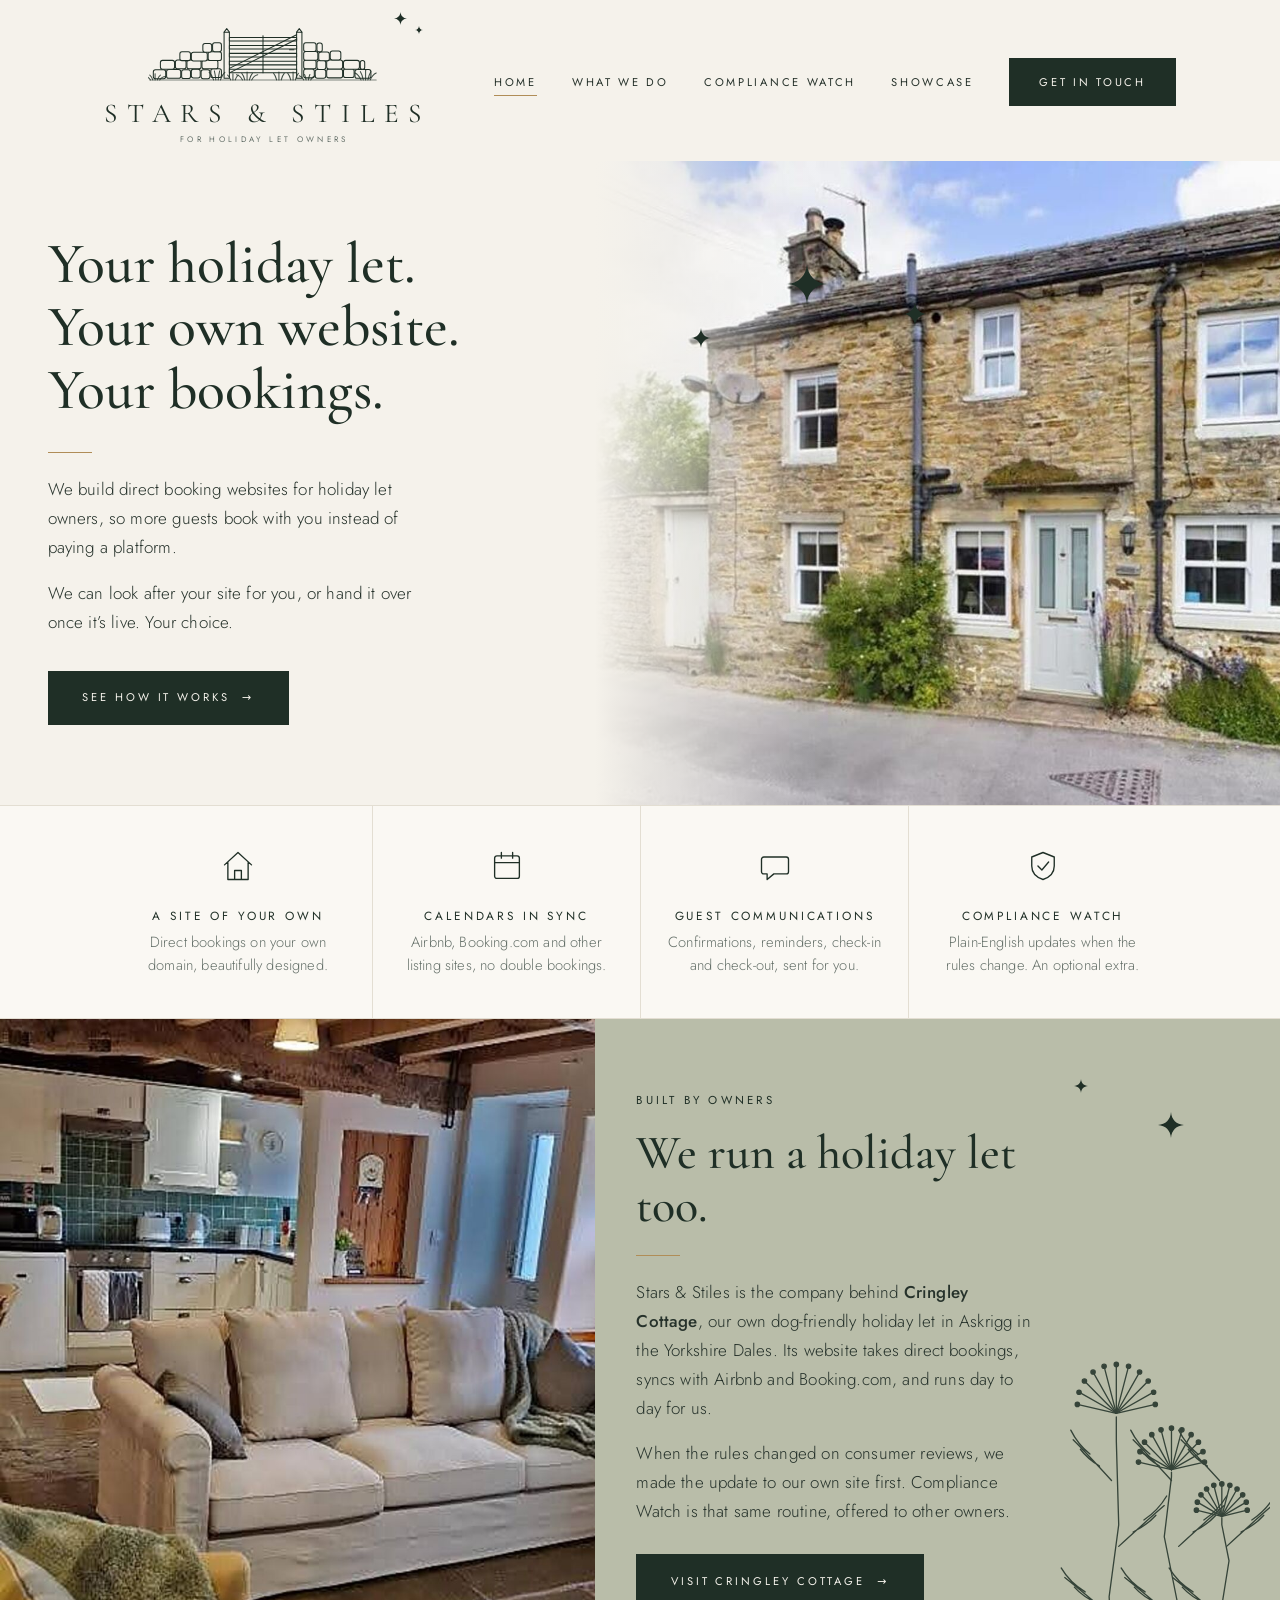
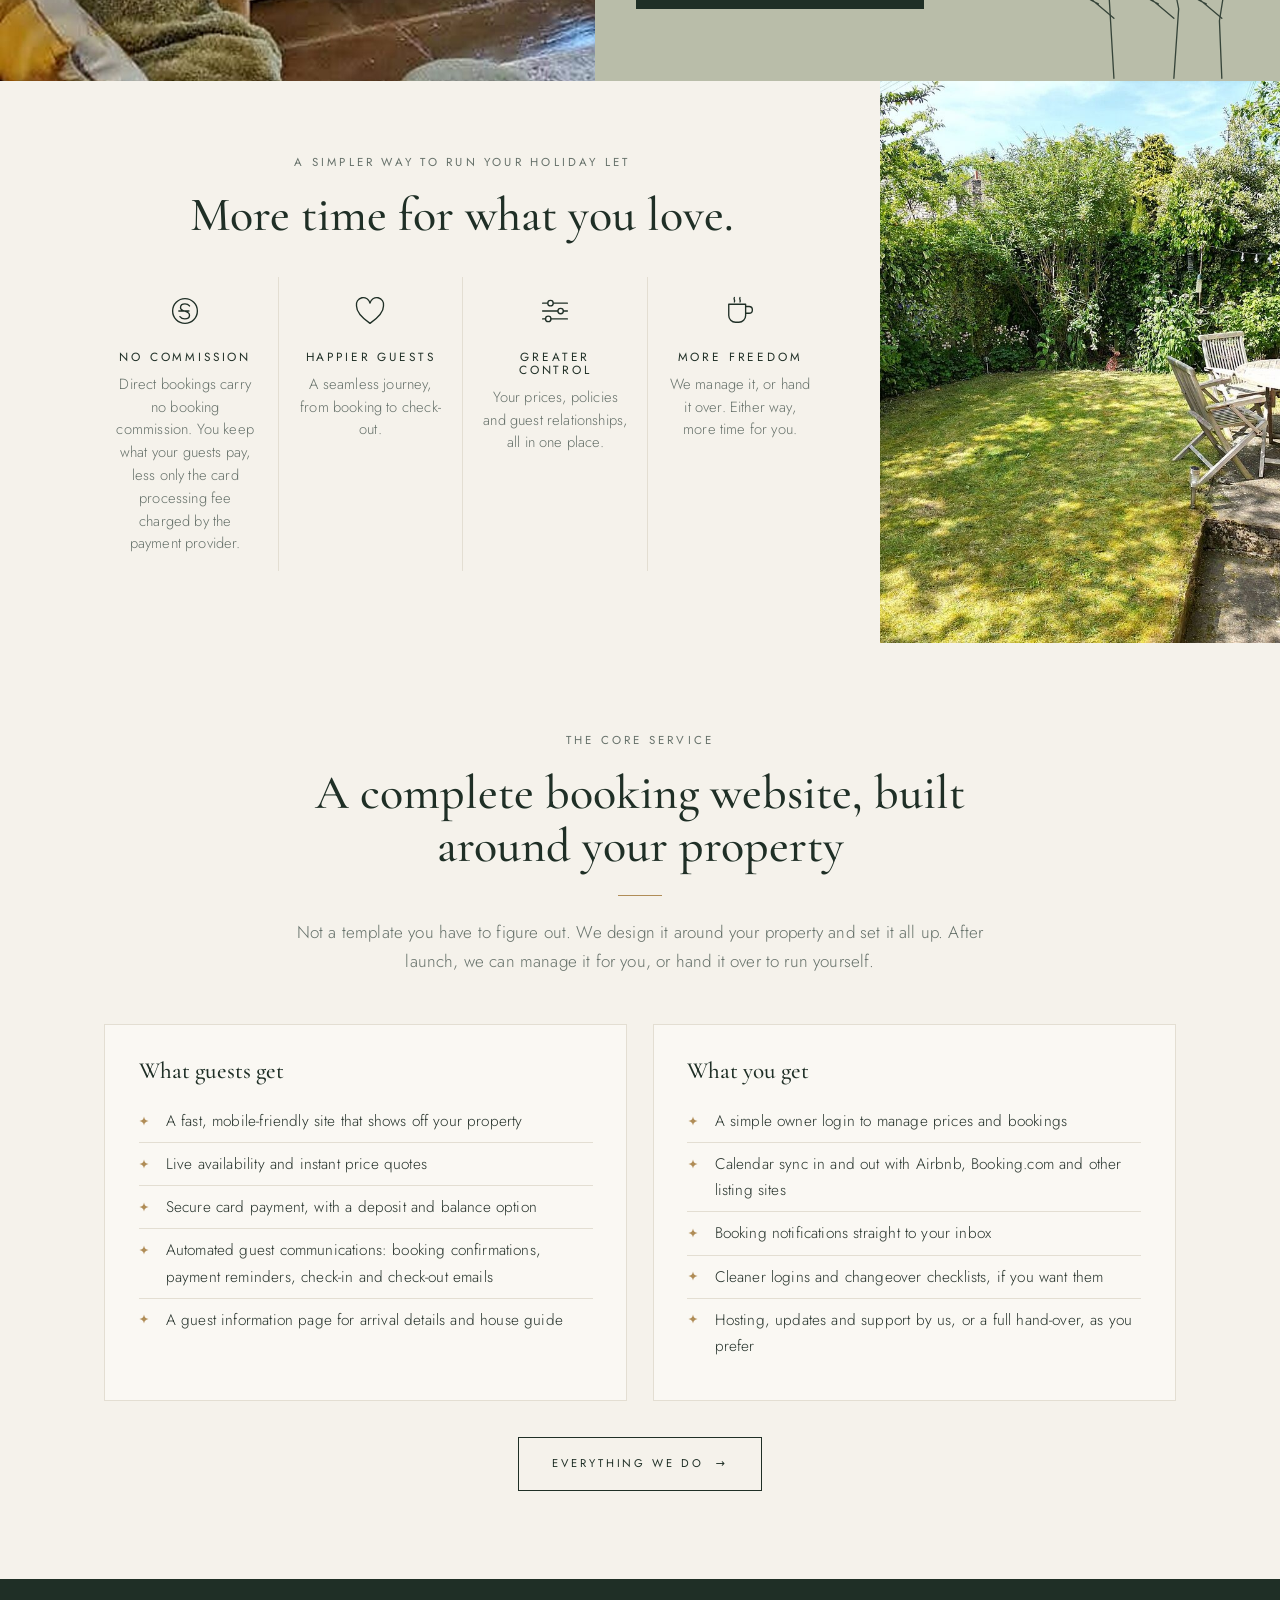
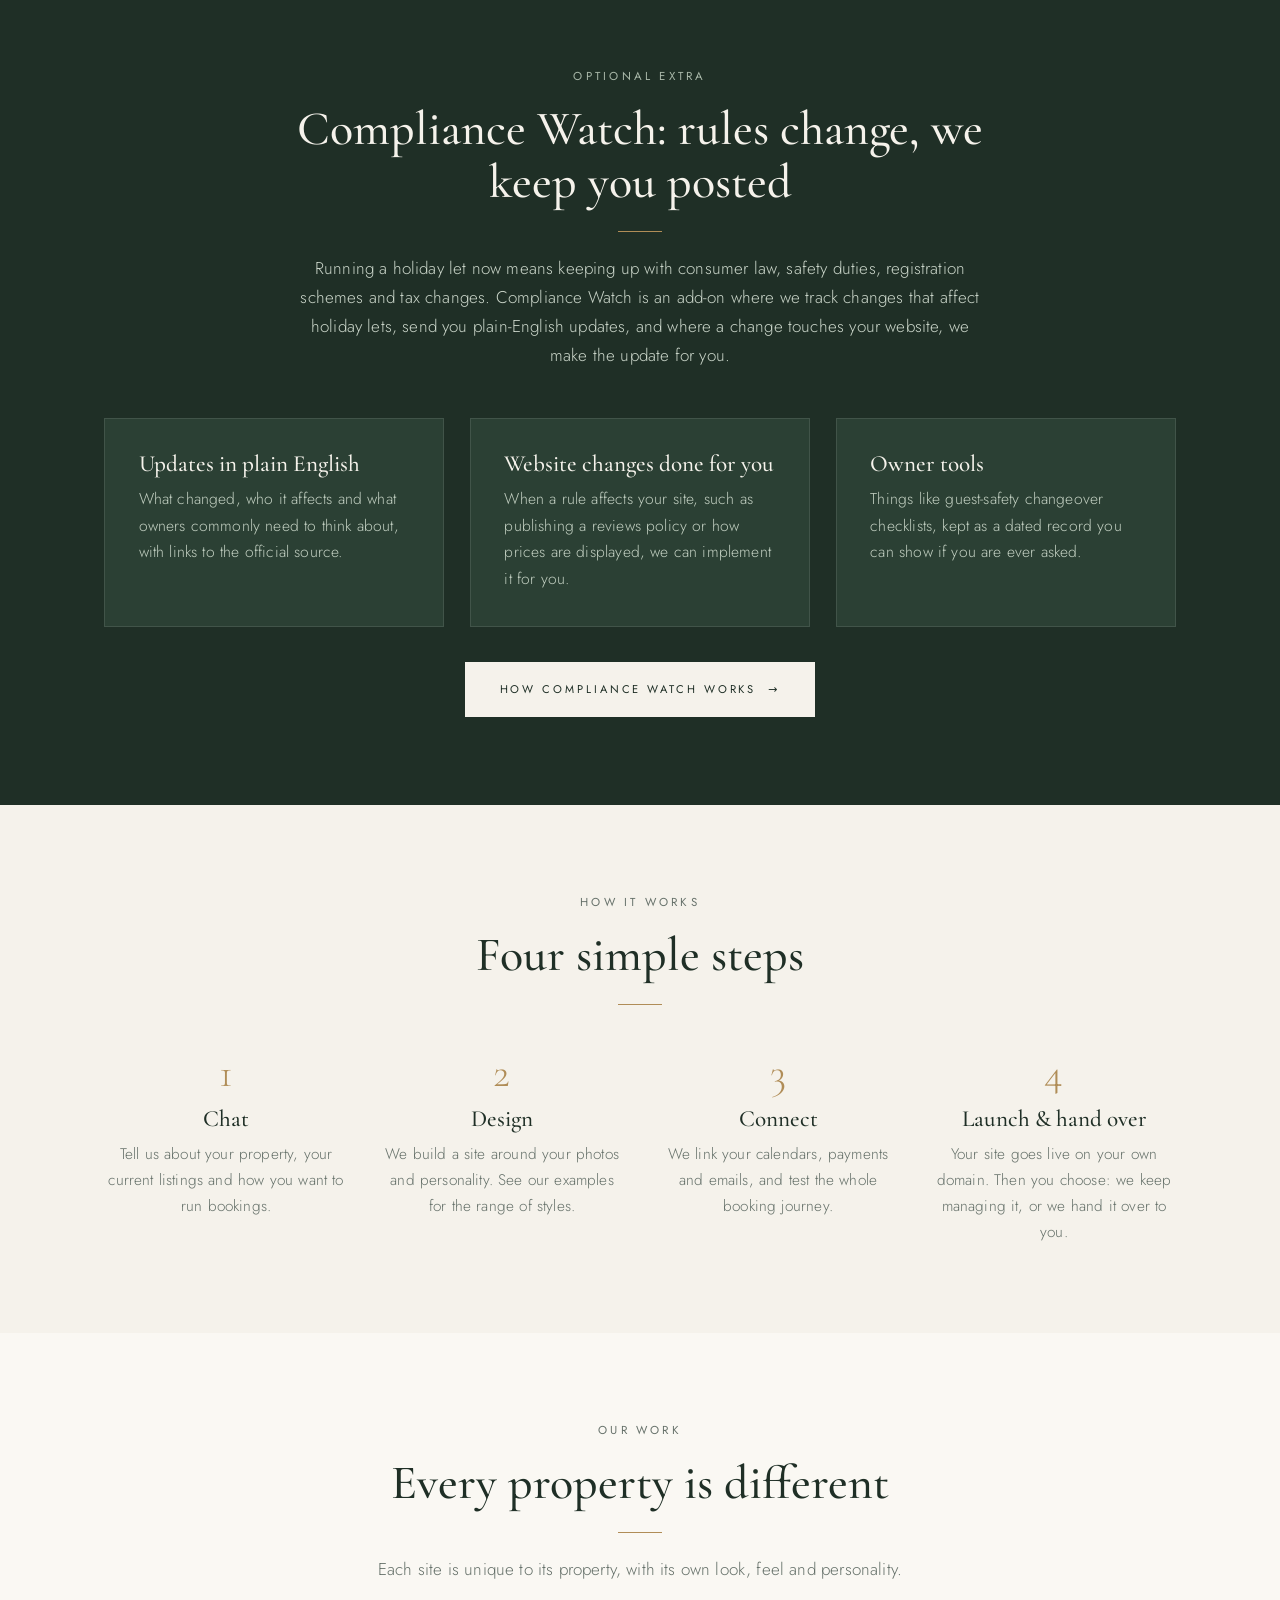
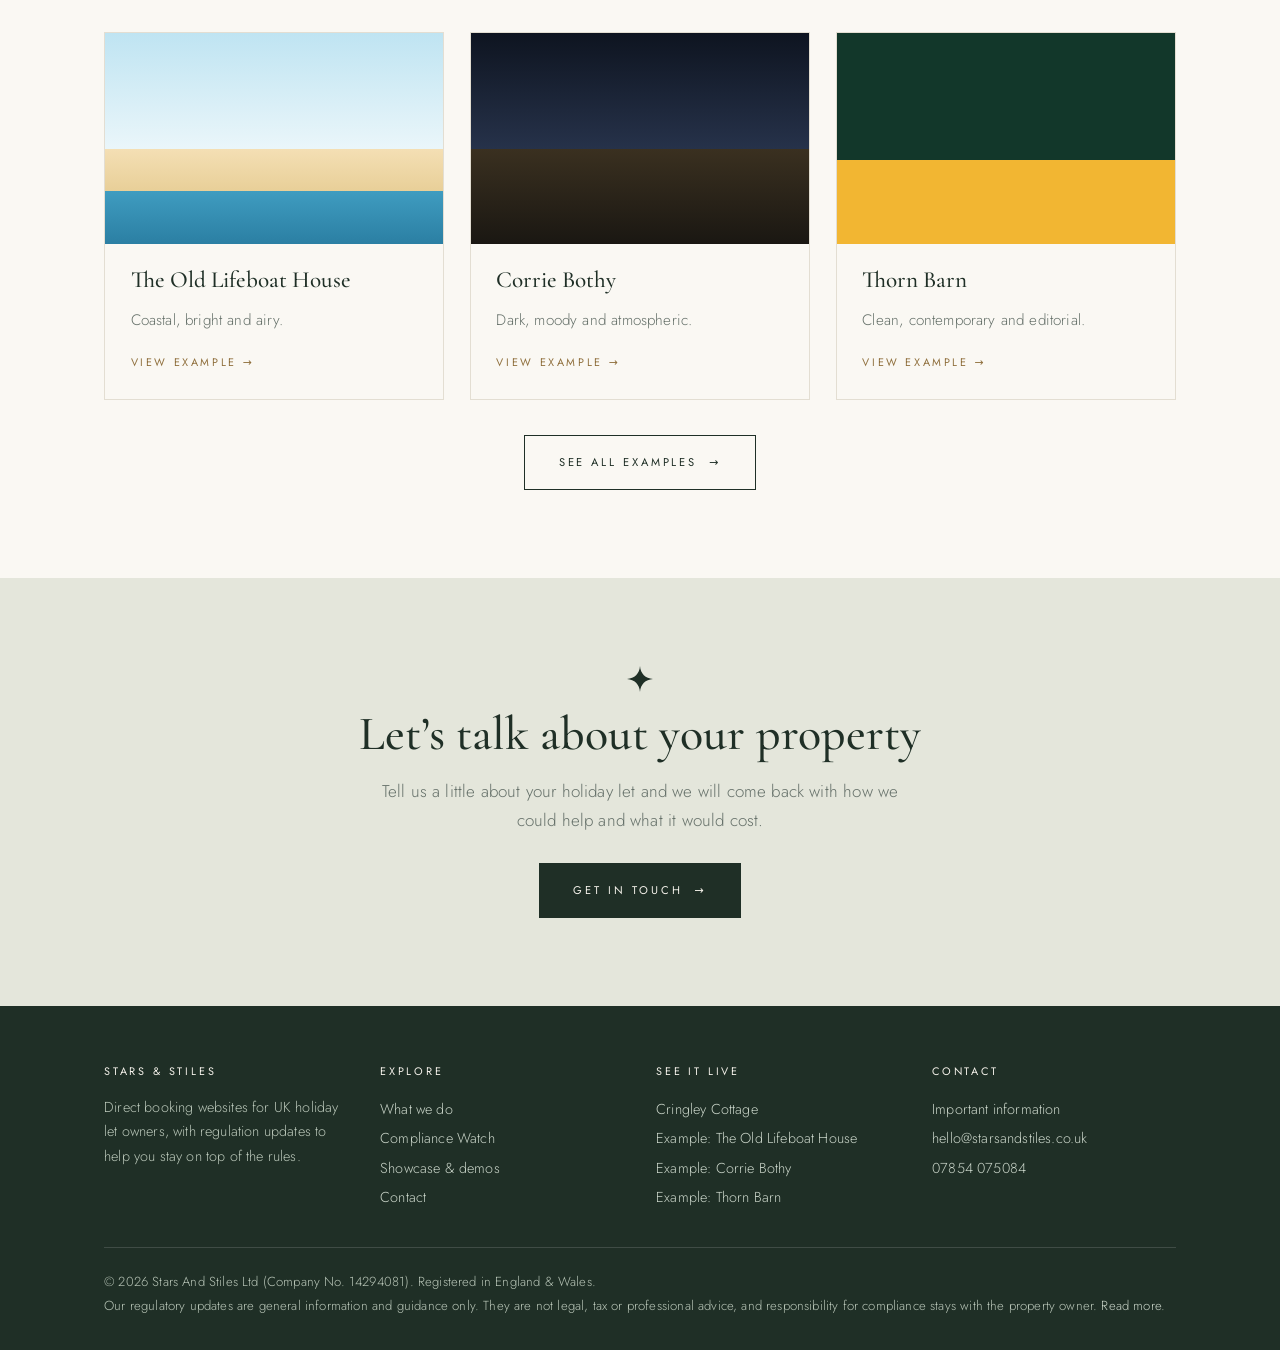
==== commit 9fb24d11: "Redraw gate logo closer to mockup; Dales stone barn hero photo Co-Authored-By: Claude Sonnet 5.5 <no" ====
--- a/index.html
+++ b/index.html
@@ -21,7 +21,7 @@
 </head>
 <body>
 <header class="topbar"><div class="wrap">
-<a class="brand" href="index.html"><svg class="gate" viewBox="0 0 220 74" aria-hidden="true" fill="none" stroke="currentColor" stroke-width="1.3" stroke-linecap="round" stroke-linejoin="round"><path d="M6 62h70M6 55h64M10 48h58M14 41h48M6 62v-7M28 62v-7M50 62v-7M18 55v-7M40 55v-7M60 55v-7M24 48v-7M46 48v-7"/><path d="M144 62h70M150 55h64M152 48h58M158 41h48M164 62v-7M186 62v-7M206 62v-7M172 55v-7M194 55v-7M160 48v-7M182 48v-7"/><path d="M80 66V22M140 66V22M80 24h60M80 33h60M80 44h60M80 55h60M80 55l60-31"/><path d="M77 22h6M137 22h6"/><path d="M70 66c1-5 2-7 4-9M74 66c0-4 1-7 2-9M146 66c-1-5-2-7-4-9M142 66c0-4-1-7-2-9M100 68c0-4 1-6 2-8M118 68c0-4-1-6-2-8M6 68h208" opacity=".8"/></svg><svg class="sp b1" viewBox="0 0 24 24" aria-hidden="true"><path d="M12 0C12.5 7 17 11.5 24 12C17 12.5 12.5 17 12 24C11.5 17 7 12.5 0 12C7 11.5 11.5 7 12 0Z" fill="currentColor"/></svg><svg class="sp b2" viewBox="0 0 24 24" aria-hidden="true"><path d="M12 0C12.5 7 17 11.5 24 12C17 12.5 12.5 17 12 24C11.5 17 7 12.5 0 12C7 11.5 11.5 7 12 0Z" fill="currentColor"/></svg><span class="bn">STARS &amp; STILES</span><span class="bt">FOR HOLIDAY LET OWNERS</span></a>
+<a class="brand" href="index.html"><svg class="gate" viewBox="0 0 260 84" aria-hidden="true" fill="none" stroke="currentColor" stroke-width="1.15" stroke-linecap="round" stroke-linejoin="round"><rect x="6.0" y="58.6" width="14.0" height="10.0" rx="2.4" fill="#f5f2eb"/><rect x="21.0" y="58.2" width="16.0" height="10.0" rx="2.4" fill="#f5f2eb"/><rect x="38.0" y="58.4" width="10.0" height="10.0" rx="2.4" fill="#f5f2eb"/><rect x="49.0" y="57.8" width="10.0" height="10.0" rx="2.4" fill="#f5f2eb"/><rect x="60.0" y="58.6" width="10.0" height="10.0" rx="2.4" fill="#f5f2eb"/><rect x="71.0" y="57.4" width="12.0" height="10.0" rx="2.4" fill="#f5f2eb"/><rect x="14.0" y="47.9" width="16.0" height="10.0" rx="2.4" fill="#f5f2eb"/><rect x="31.0" y="47.4" width="12.0" height="10.0" rx="2.4" fill="#f5f2eb"/><rect x="44.0" y="47.4" width="16.0" height="10.0" rx="2.4" fill="#f5f2eb"/><rect x="61.0" y="47.5" width="18.0" height="10.0" rx="2.4" fill="#f5f2eb"/><rect x="36.0" y="38.2" width="12.0" height="10.0" rx="2.4" fill="#f5f2eb"/><rect x="49.0" y="38.6" width="18.0" height="10.0" rx="2.4" fill="#f5f2eb"/><rect x="68.0" y="38.1" width="15.0" height="10.0" rx="2.4" fill="#f5f2eb"/><rect x="62.0" y="28.7" width="10.0" height="10.0" rx="2.4" fill="#f5f2eb"/><rect x="73.0" y="28.1" width="10.0" height="10.0" rx="2.4" fill="#f5f2eb"/><rect x="176.0" y="57.7" width="12.0" height="10.0" rx="2.4" fill="#f5f2eb"/><rect x="189.0" y="58.1" width="12.0" height="10.0" rx="2.4" fill="#f5f2eb"/><rect x="202.0" y="57.7" width="18.0" height="10.0" rx="2.4" fill="#f5f2eb"/><rect x="221.0" y="57.4" width="12.0" height="10.0" rx="2.4" fill="#f5f2eb"/><rect x="234.0" y="58.2" width="18.0" height="10.0" rx="2.4" fill="#f5f2eb"/><rect x="176.0" y="47.4" width="14.0" height="10.0" rx="2.4" fill="#f5f2eb"/><rect x="191.0" y="48.1" width="10.0" height="10.0" rx="2.4" fill="#f5f2eb"/><rect x="202.0" y="47.6" width="18.0" height="10.0" rx="2.4" fill="#f5f2eb"/><rect x="221.0" y="47.9" width="18.0" height="10.0" rx="2.4" fill="#f5f2eb"/><rect x="240.0" y="48.0" width="5.0" height="10.0" rx="2.4" fill="#f5f2eb"/><rect x="176.0" y="37.8" width="16.0" height="10.0" rx="2.4" fill="#f5f2eb"/><rect x="193.0" y="38.4" width="12.0" height="10.0" rx="2.4" fill="#f5f2eb"/><rect x="206.0" y="37.4" width="12.0" height="10.0" rx="2.4" fill="#f5f2eb"/><rect x="176.0" y="28.0" width="14.0" height="10.0" rx="2.4" fill="#f5f2eb"/><rect x="191.0" y="28.3" width="6.0" height="10.0" rx="2.4" fill="#f5f2eb"/><rect x="86" y="16" width="6" height="52" fill="#f5f2eb"/><path d="M86 16l3 -4l3 4"/><rect x="168" y="16" width="6" height="52" fill="#f5f2eb"/><path d="M168 16l3 -4l3 4"/><rect x="92" y="22" width="76" height="4" fill="#f5f2eb"/><rect x="92" y="31" width="76" height="4" fill="#f5f2eb"/><rect x="92" y="40" width="76" height="4" fill="#f5f2eb"/><rect x="92" y="49" width="76" height="4" fill="#f5f2eb"/><rect x="92" y="58" width="76" height="4" fill="#f5f2eb"/><path d="M92 62L168 24M92 57L168 19" /><path d="M130 20v42"/><path d="M160 36h5"/><path d="M74.1 70.0q-2.0 -6.1 -5.1 -8.7" opacity=".85"/><path d="M76.7 70.0q-0.7 -6.1 -1.7 -10.2" opacity=".85"/><path d="M79.3 70.0q0.7 -6.1 1.7 -10.2" opacity=".85"/><path d="M81.9 70.0q2.0 -6.1 5.1 -8.7" opacity=".85"/><path d="M93.4 70.0q-1.3 -3.9 -3.4 -5.4" opacity=".85"/><path d="M96.0 70.0q0.0 -3.9 0.0 -7.0" opacity=".85"/><path d="M98.6 70.0q1.3 -3.9 3.4 -5.4" opacity=".85"/><path d="M106.8 70.0q-2.6 -5.0 -6.8 -5.9" opacity=".85"/><path d="M109.4 70.0q-1.3 -5.0 -3.4 -7.4" opacity=".85"/><path d="M112.0 70.0q0.0 -5.0 0.0 -9.0" opacity=".85"/><path d="M114.6 70.0q1.3 -5.0 3.4 -7.4" opacity=".85"/><path d="M117.2 70.0q2.6 -5.0 6.8 -5.9" opacity=".85"/><path d="M145.4 70.0q-1.3 -5.0 -3.4 -7.4" opacity=".85"/><path d="M148.0 70.0q0.0 -5.0 0.0 -9.0" opacity=".85"/><path d="M150.6 70.0q1.3 -5.0 3.4 -7.4" opacity=".85"/><path d="M161.4 70.0q-1.3 -5.0 -3.4 -7.4" opacity=".85"/><path d="M164.0 70.0q0.0 -5.0 0.0 -9.0" opacity=".85"/><path d="M166.6 70.0q1.3 -5.0 3.4 -7.4" opacity=".85"/><path d="M176.1 70.0q-2.0 -3.9 -5.1 -4.7" opacity=".85"/><path d="M178.7 70.0q-0.7 -3.9 -1.7 -6.2" opacity=".85"/><path d="M181.3 70.0q0.7 -3.9 1.7 -6.2" opacity=".85"/><path d="M183.9 70.0q2.0 -3.9 5.1 -4.7" opacity=".85"/><path d="M2.8 70.0q-2.6 -3.9 -6.8 -3.9" opacity=".85"/><path d="M5.4 70.0q-1.3 -3.9 -3.4 -5.4" opacity=".85"/><path d="M8.0 70.0q0.0 -3.9 0.0 -7.0" opacity=".85"/><path d="M10.6 70.0q1.3 -3.9 3.4 -5.4" opacity=".85"/><path d="M13.2 70.0q2.6 -3.9 6.8 -3.9" opacity=".85"/><path d="M240.8 70.0q-2.6 -6.1 -6.8 -7.9" opacity=".85"/><path d="M243.4 70.0q-1.3 -6.1 -3.4 -9.4" opacity=".85"/><path d="M246.0 70.0q0.0 -6.1 0.0 -11.0" opacity=".85"/><path d="M248.6 70.0q1.3 -6.1 3.4 -9.4" opacity=".85"/><path d="M251.2 70.0q2.6 -6.1 6.8 -7.9" opacity=".85"/><path d="M2 70h256" opacity=".55"/></svg><svg class="sp b1" viewBox="0 0 24 24" aria-hidden="true"><path d="M12 0C12.5 7 17 11.5 24 12C17 12.5 12.5 17 12 24C11.5 17 7 12.5 0 12C7 11.5 11.5 7 12 0Z" fill="currentColor"/></svg><svg class="sp b2" viewBox="0 0 24 24" aria-hidden="true"><path d="M12 0C12.5 7 17 11.5 24 12C17 12.5 12.5 17 12 24C11.5 17 7 12.5 0 12C7 11.5 11.5 7 12 0Z" fill="currentColor"/></svg><span class="bn">STARS &amp; STILES</span><span class="bt">FOR HOLIDAY LET OWNERS</span></a>
 <button class="menu-btn" aria-label="Menu" onclick="document.getElementById('m').classList.toggle('open')">Menu</button>
 <nav class="site"><ul id="m"><li><a href="index.html" aria-current="page">Home</a></li><li><a href="services.html">What we do</a></li><li><a href="compliance.html">Compliance Watch</a></li><li><a href="showcase.html">Showcase</a></li><li><a class="cta" href="contact.html">Get in touch</a></li></ul></nav>
 </div></header>
@@ -34,7 +34,7 @@
 <p>We can look after your site for you, or hand it over once it&rsquo;s live. Your choice.</p>
 <a class="btn" href="#how">See how it works &nbsp;&rarr;</a>
 </div>
-<div class="hh-photo"><img class="" src="https://images.unsplash.com/photo-1771526163539-24cb3ea41398?auto=format&fit=crop&q=75&w=1600" alt="A wooden gate in a dry stone wall at golden hour" loading="lazy" onerror="this.onerror=null;this.src='assets/cringley-413188738.jpg'">
+<div class="hh-photo"><img class="" src="https://images.unsplash.com/photo-1737027883185-24b41fca2431?auto=format&fit=crop&q=75&w=1600" alt="A stone barn on a green hillside in the Yorkshire Dales" loading="lazy" onerror="this.onerror=null;this.src='assets/cringley-413188738.jpg'">
 <svg class="sp s1" viewBox="0 0 24 24" aria-hidden="true"><path d="M12 0C12.5 7 17 11.5 24 12C17 12.5 12.5 17 12 24C11.5 17 7 12.5 0 12C7 11.5 11.5 7 12 0Z" fill="currentColor"/></svg><svg class="sp s2" viewBox="0 0 24 24" aria-hidden="true"><path d="M12 0C12.5 7 17 11.5 24 12C17 12.5 12.5 17 12 24C11.5 17 7 12.5 0 12C7 11.5 11.5 7 12 0Z" fill="currentColor"/></svg><svg class="sp s3" viewBox="0 0 24 24" aria-hidden="true"><path d="M12 0C12.5 7 17 11.5 24 12C17 12.5 12.5 17 12 24C11.5 17 7 12.5 0 12C7 11.5 11.5 7 12 0Z" fill="currentColor"/></svg></div>
 </div></section>
 
--- a/style.css
+++ b/style.css
@@ -29,11 +29,11 @@
 header.topbar{background:var(--cream);position:relative;z-index:50}
 header.topbar .wrap{display:flex;align-items:center;justify-content:space-between;gap:1.5rem;padding-top:1.1rem;padding-bottom:1.1rem}
 .brand{position:relative;display:flex;flex-direction:column;align-items:center;text-decoration:none;color:var(--forest);width:max-content;line-height:1}
-.brand .gate{width:190px;height:auto;margin-bottom:.4rem}
-.brand .sp.b1{width:11px;height:11px;top:-2px;right:0;color:var(--gold)}
-.brand .sp.b2{width:7px;height:7px;top:14px;right:-12px;color:var(--gold);animation-delay:-2s}
-.brand .bn{font-family:'Cormorant Garamond',serif;font-weight:500;font-size:1.45rem;letter-spacing:.3em;margin-right:-.3em}
-.brand .bt{font-size:.5rem;letter-spacing:.32em;margin-top:.45rem;margin-right:-.32em;color:var(--muted);font-weight:400}
+.brand .gate{width:230px;height:auto;margin-bottom:.5rem}
+.brand .sp.b1{width:13px;height:13px;top:-6px;right:14px;color:var(--forest)}
+.brand .sp.b2{width:8px;height:8px;top:8px;right:-2px;color:var(--forest);animation-delay:-2s}
+.brand .bn{font-family:'Cormorant Garamond',serif;font-weight:400;font-size:1.7rem;letter-spacing:.36em;margin-right:-.36em}
+.brand .bt{font-size:.5rem;letter-spacing:.42em;margin-top:.5rem;margin-right:-.42em;color:var(--muted);font-weight:400}
 nav.site ul{display:flex;gap:2.2rem;list-style:none;align-items:center}
 nav.site ul a{color:var(--ink);text-decoration:none;font-size:.7rem;letter-spacing:.24em;text-transform:uppercase;font-weight:400;padding:.3rem 0;border-bottom:1px solid transparent}
 nav.site ul a:hover,nav.site ul a[aria-current]{border-bottom-color:var(--gold)}
@@ -44,7 +44,7 @@
   .menu-btn{display:block}
   nav.site ul{display:none;position:absolute;top:100%;left:0;right:0;background:var(--cream);border-top:1px solid var(--stone);flex-direction:column;padding:1.4rem 5% 1.8rem;gap:1.2rem;align-items:flex-start;box-shadow:0 12px 24px rgba(31,47,38,.1)}
   nav.site ul.open{display:flex}
-  .brand .gate{width:104px}.brand .bn{font-size:1.15rem}
+  .brand .gate{width:150px}.brand .bn{font-size:1.15rem}
 }
 
 /* ---------- buttons ---------- */
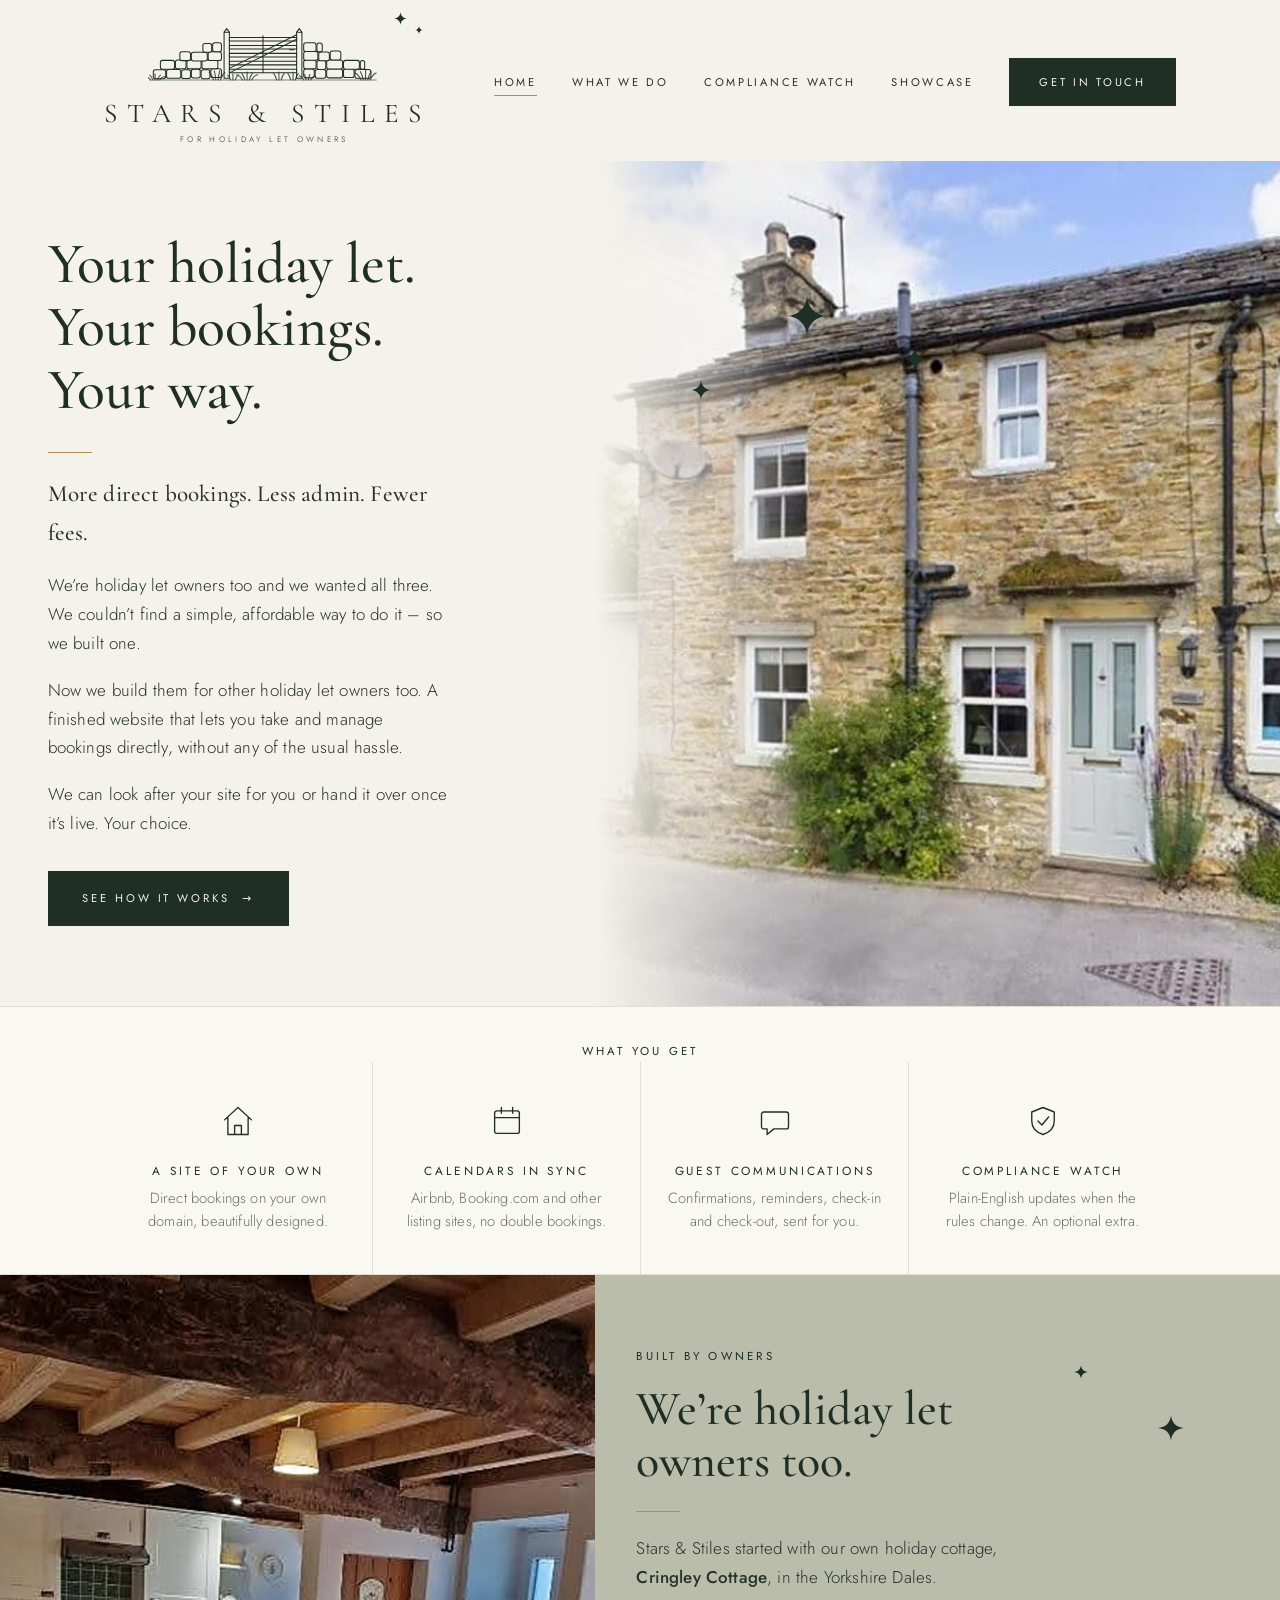
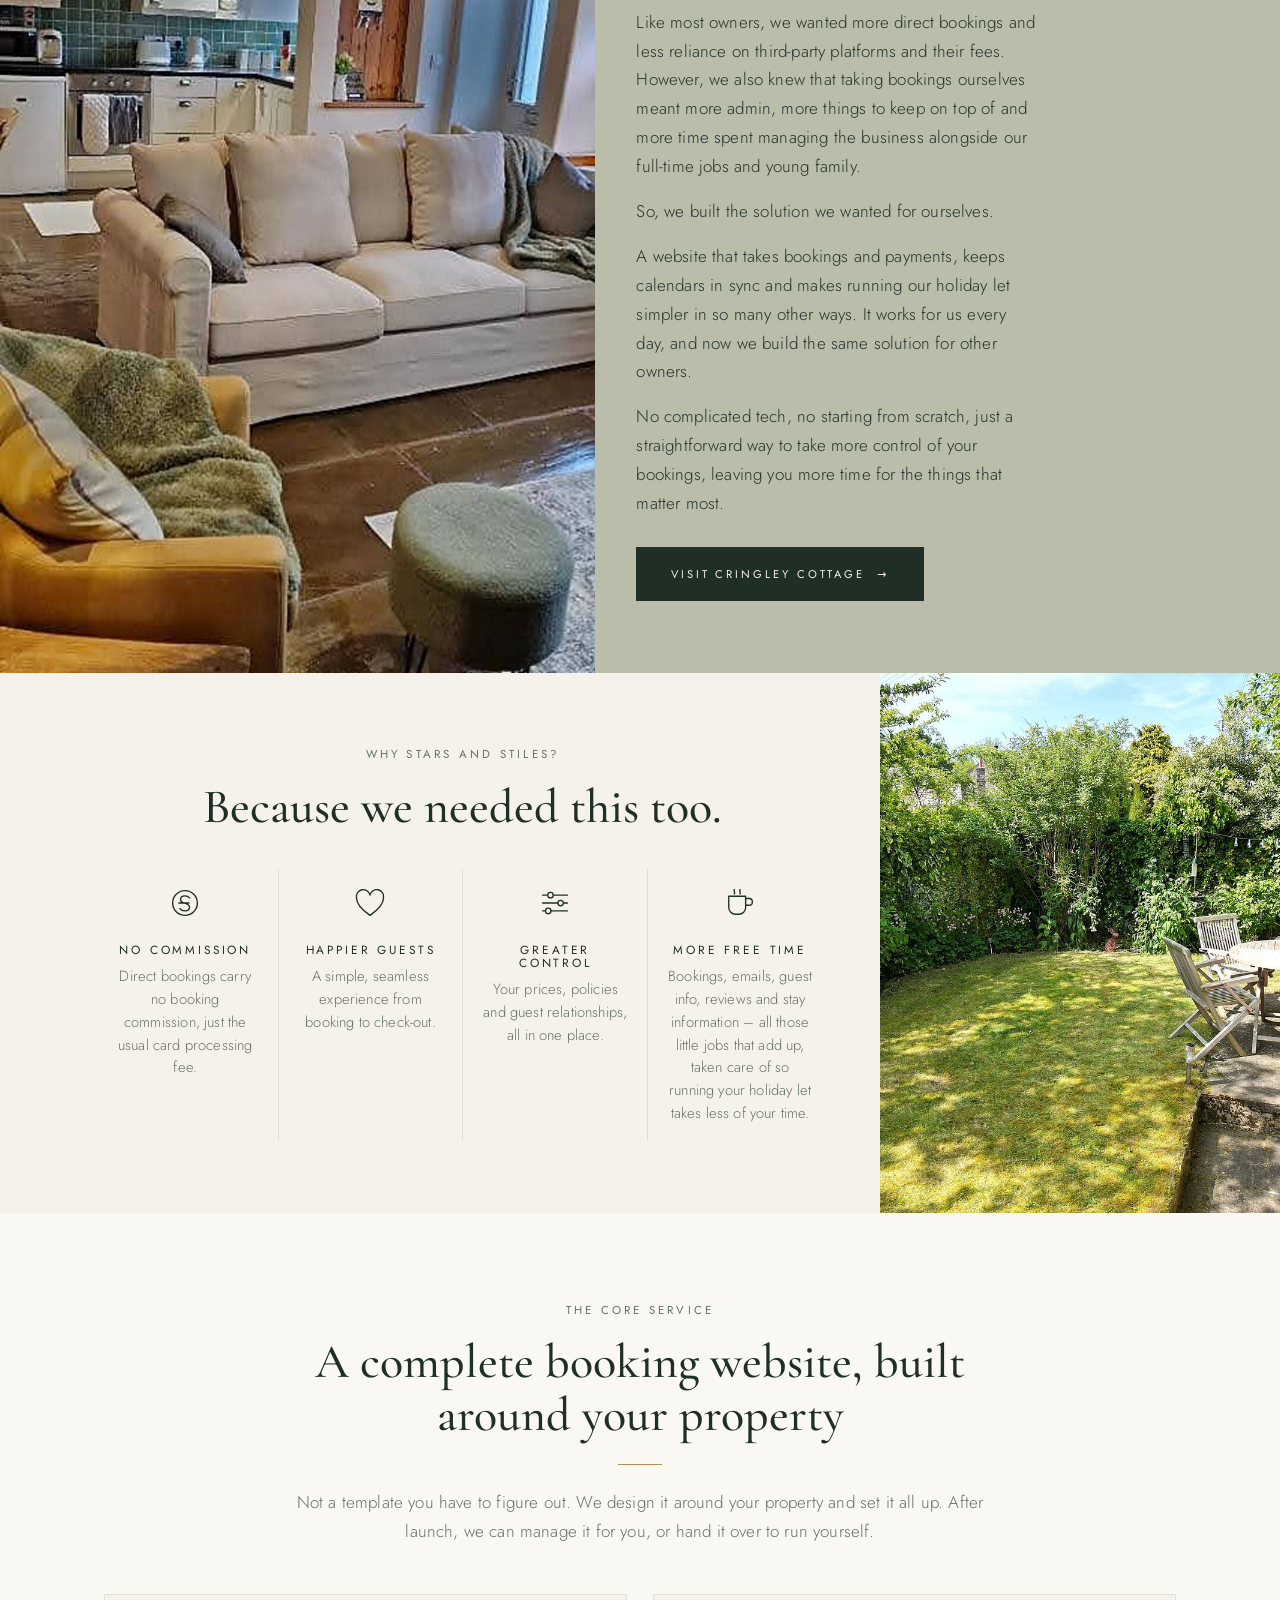
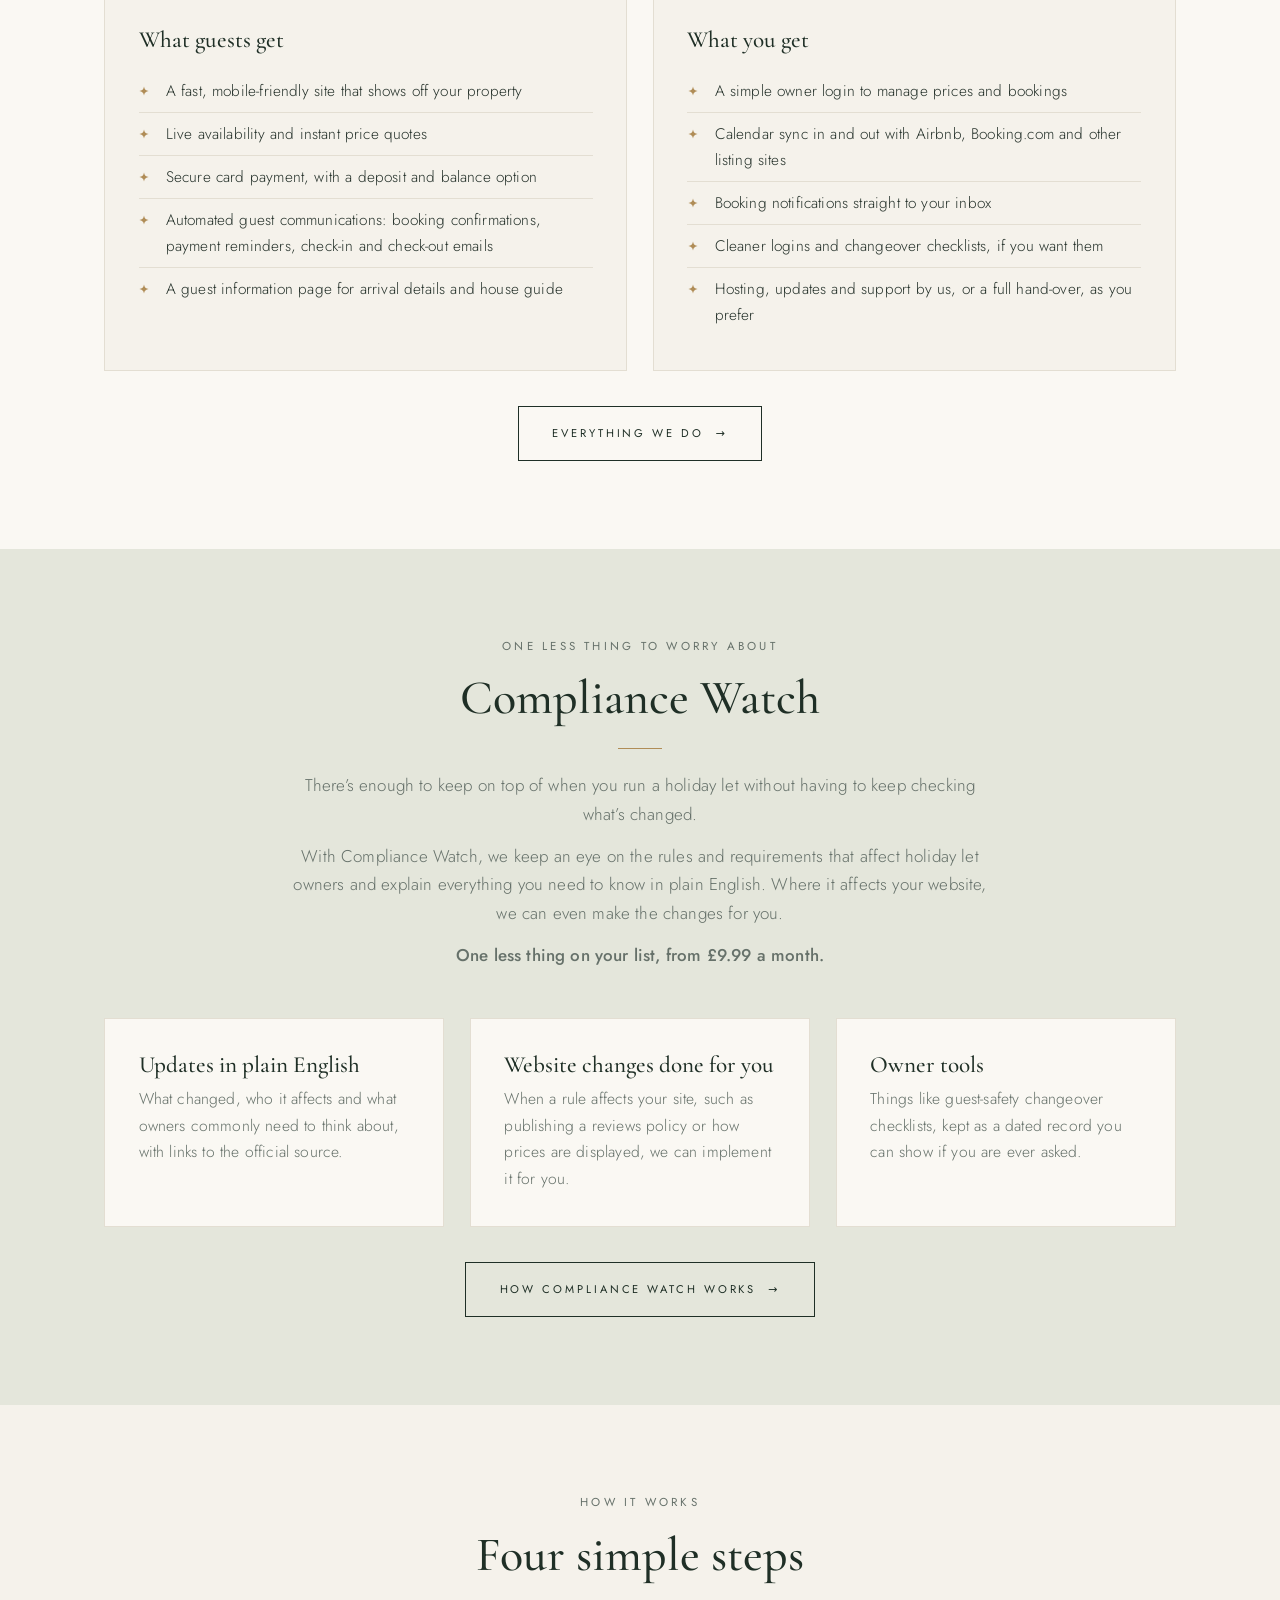
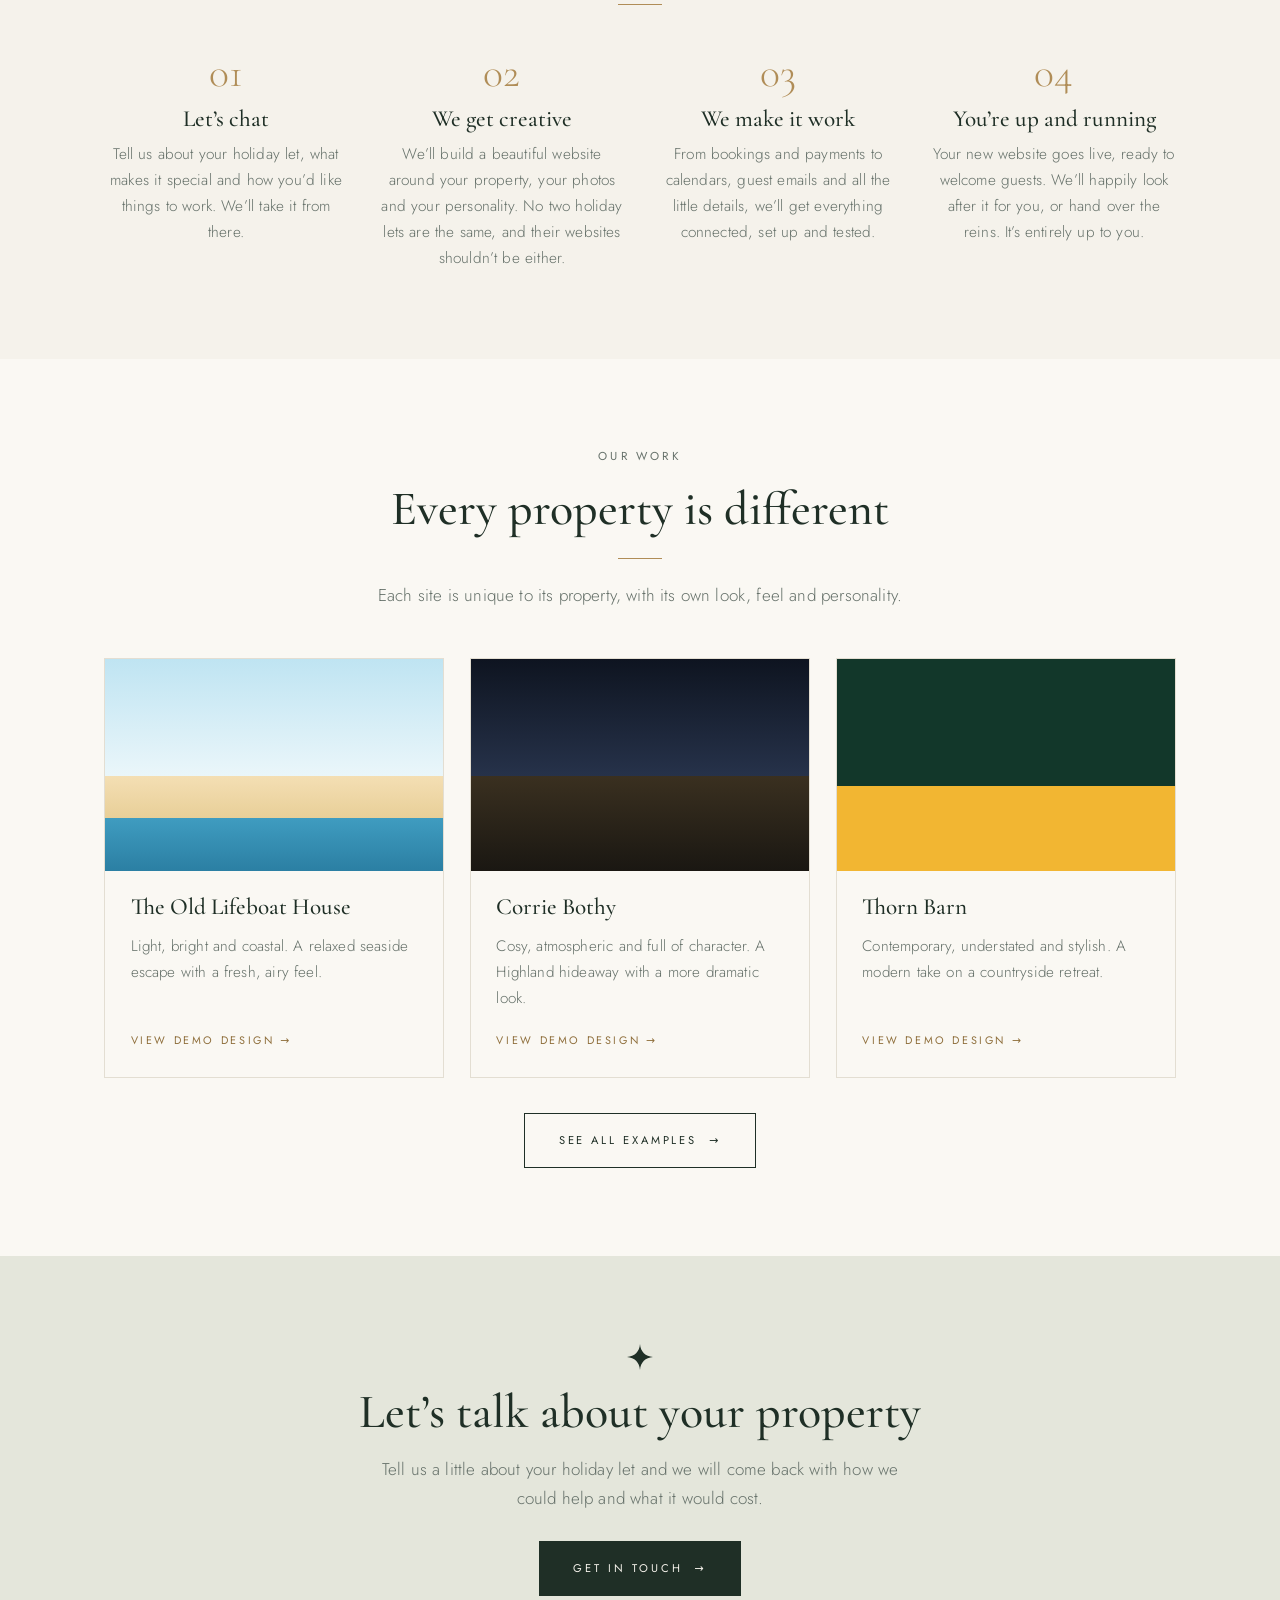
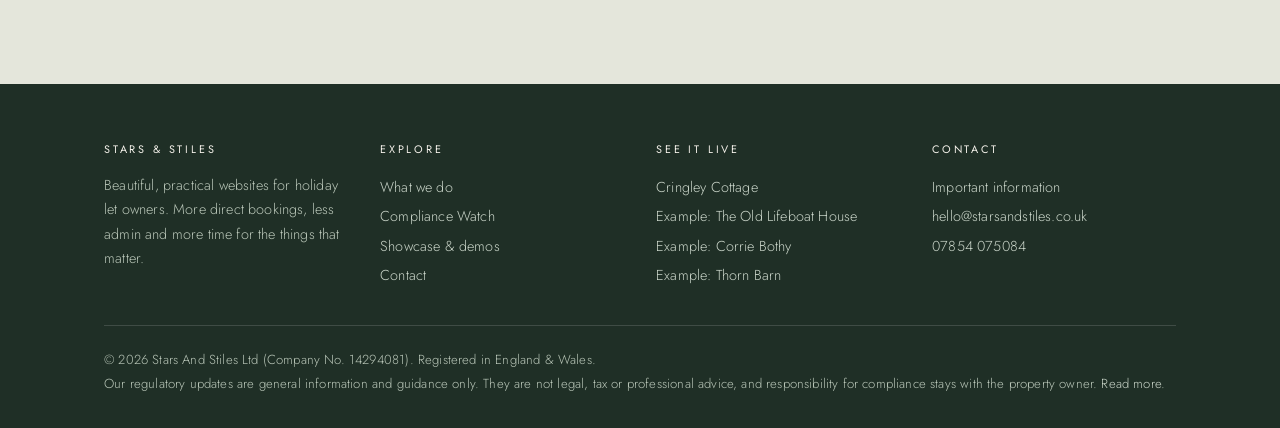
==== commit c94574d6: "Apply Ruth's copy and design feedback New homepage hero and story text, What you get heading, flower" ====
--- a/index.html
+++ b/index.html
@@ -28,46 +28,51 @@
 
 <section class="home-hero"><div class="wrap">
 <div class="hh-text">
-<h1>Your holiday let.<br>Your own website.<br>Your bookings.</h1>
+<h1>Your holiday let.<br>Your bookings.<br>Your way.</h1>
 <span class="rule"></span>
-<p>We build direct booking websites for holiday let owners, so more guests book with you instead of paying a platform.</p>
-<p>We can look after your site for you, or hand it over once it&rsquo;s live. Your choice.</p>
+<p class="hh-sub">More direct bookings. Less admin. Fewer fees.</p>
+<p>We&rsquo;re holiday let owners too and we wanted all three. We couldn&rsquo;t find a simple, affordable way to do it &ndash; so we built one.</p>
+<p>Now we build them for other holiday let owners too. A finished website that lets you take and manage bookings directly, without any of the usual hassle.</p>
+<p>We can look after your site for you or hand it over once it&rsquo;s live. Your choice.</p>
 <a class="btn" href="#how">See how it works &nbsp;&rarr;</a>
 </div>
-<div class="hh-photo"><img class="" src="https://images.unsplash.com/photo-1737027883185-24b41fca2431?auto=format&fit=crop&q=75&w=1600" alt="A stone barn on a green hillside in the Yorkshire Dales" loading="lazy" onerror="this.onerror=null;this.src='assets/cringley-413188738.jpg'">
+<div class="hh-photo"><img class="" src="https://images.pexels.com/photos/9017967/pexels-photo-9017967.jpeg?auto=compress&cs=tinysrgb&w=1600" alt="A stone barn on a green hillside in the Yorkshire Dales" loading="lazy" onerror="this.onerror=null;this.src='assets/cringley-413188738.jpg'">
 <svg class="sp s1" viewBox="0 0 24 24" aria-hidden="true"><path d="M12 0C12.5 7 17 11.5 24 12C17 12.5 12.5 17 12 24C11.5 17 7 12.5 0 12C7 11.5 11.5 7 12 0Z" fill="currentColor"/></svg><svg class="sp s2" viewBox="0 0 24 24" aria-hidden="true"><path d="M12 0C12.5 7 17 11.5 24 12C17 12.5 12.5 17 12 24C11.5 17 7 12.5 0 12C7 11.5 11.5 7 12 0Z" fill="currentColor"/></svg><svg class="sp s3" viewBox="0 0 24 24" aria-hidden="true"><path d="M12 0C12.5 7 17 11.5 24 12C17 12.5 12.5 17 12 24C11.5 17 7 12.5 0 12C7 11.5 11.5 7 12 0Z" fill="currentColor"/></svg></div>
 </div></section>
 
-<section class="strip"><div class="wrap"><div class="cells">
+<section class="strip"><div class="wrap"><p class="label center strip-head">What you get</p><div class="cells">
 <div><span class="i"><svg class="ic" viewBox="0 0 32 32" aria-hidden="true" fill="none" stroke="currentColor" stroke-width="1.2" stroke-linecap="round" stroke-linejoin="round"><path d="M4 15L16 4l12 11M7 13v15h18V13M13 28v-8h6v8"/></svg></span><h3>A site of your own</h3><p>Direct bookings on your own domain, beautifully designed.</p></div>
 <div><span class="i"><svg class="ic" viewBox="0 0 32 32" aria-hidden="true" fill="none" stroke="currentColor" stroke-width="1.2" stroke-linecap="round" stroke-linejoin="round"><rect x="5" y="7" width="22" height="20" rx="2"/><path d="M5 13h22M11 4v5M21 4v5"/></svg></span><h3>Calendars in sync</h3><p>Airbnb, Booking.com and other listing sites, no double bookings.</p></div>
 <div><span class="i"><svg class="ic" viewBox="0 0 32 32" aria-hidden="true" fill="none" stroke="currentColor" stroke-width="1.2" stroke-linecap="round" stroke-linejoin="round"><path d="M6 8h20a2 2 0 0 1 2 2v11a2 2 0 0 1-2 2H15l-6 5v-5H6a2 2 0 0 1-2-2V10a2 2 0 0 1 2-2z"/></svg></span><h3>Guest communications</h3><p>Confirmations, reminders, check-in and check-out, sent for you.</p></div>
 <div><span class="i"><svg class="ic" viewBox="0 0 32 32" aria-hidden="true" fill="none" stroke="currentColor" stroke-width="1.2" stroke-linecap="round" stroke-linejoin="round"><path d="M16 4l10 4v8c0 6-4 10-10 12C10 26 6 22 6 16V8z"/><path d="M11.5 16l3.5 3.5 6-7"/></svg></span><h3>Compliance Watch</h3><p>Plain-English updates when the rules change. An optional extra.</p></div>
 </div></div></section>
 
-<section class="story"><div class="s-photo"><img class="" src="https://images.unsplash.com/photo-1770893670070-42a3c6f85133?auto=format&fit=crop&q=75&w=1200" alt="Sunlight through a cottage window" loading="lazy" onerror="this.onerror=null;this.src='assets/cringley-living.jpg'"></div>
+<section class="story"><div class="s-photo"><img class="" src="https://images.pexels.com/photos/36246279/pexels-photo-36246279.jpeg?auto=compress&cs=tinysrgb&w=1400" alt="Stone walls and green fields beneath Whernside in the Yorkshire Dales" loading="lazy" onerror="this.onerror=null;this.src='assets/cringley-living.jpg'"></div>
 <div class="s-panel"><div class="s-in">
 <p class="label">Built by owners</p>
-<h2>We run a holiday let too.</h2>
+<h2>We&rsquo;re holiday let owners too.</h2>
 <span class="rule"></span>
-<p>Stars &amp; Stiles is the company behind <strong>Cringley Cottage</strong>, our own dog-friendly holiday let in Askrigg in the Yorkshire Dales. Its website takes direct bookings, syncs with Airbnb and Booking.com, and runs day to day for us.</p>
-<p>When the rules changed on consumer reviews, we made the update to our own site first. Compliance Watch is that same routine, offered to other owners.</p>
+<p>Stars &amp; Stiles started with our own holiday cottage, <strong>Cringley Cottage</strong>, in the Yorkshire Dales.</p>
+<p>Like most owners, we wanted more direct bookings and less reliance on third-party platforms and their fees. However, we also knew that taking bookings ourselves meant more admin, more things to keep on top of and more time spent managing the business alongside our full-time jobs and young family.</p>
+<p>So, we built the solution we wanted for ourselves.</p>
+<p>A website that takes bookings and payments, keeps calendars in sync and makes running our holiday let simpler in so many other ways. It works for us every day, and now we build the same solution for other owners.</p>
+<p>No complicated tech, no starting from scratch, just a straightforward way to take more control of your bookings, leaving you more time for the things that matter most.</p>
 <a class="btn" href="https://www.cringleycottage.com" target="_blank" rel="noopener">Visit Cringley Cottage &nbsp;&rarr;</a>
-</div><svg class="botan" viewBox="0 0 200 320" aria-hidden="true" fill="none" stroke="currentColor" stroke-width="1.1" stroke-linecap="round"><path d="M70 318 L66 250 L74 190 L72 120 L72 100"/><path d="M72 97 L39.5 89.6"/><circle cx="39.5" cy="89.6" r="1.8" fill="currentColor"/><path d="M72 97 L40.9 79.4"/><circle cx="40.9" cy="79.4" r="1.8" fill="currentColor"/><path d="M72 97 L45.4 70.1"/><circle cx="45.4" cy="70.1" r="1.8" fill="currentColor"/><path d="M72 97 L52.6 62.6"/><circle cx="52.6" cy="62.6" r="1.8" fill="currentColor"/><path d="M72 97 L61.8 57.8"/><circle cx="61.8" cy="57.8" r="1.8" fill="currentColor"/><path d="M72 97 L72.0 56.2"/><circle cx="72.0" cy="56.2" r="1.8" fill="currentColor"/><path d="M72 97 L82.2 57.8"/><circle cx="82.2" cy="57.8" r="1.8" fill="currentColor"/><path d="M72 97 L91.4 62.6"/><circle cx="91.4" cy="62.6" r="1.8" fill="currentColor"/><path d="M72 97 L98.6 70.1"/><circle cx="98.6" cy="70.1" r="1.8" fill="currentColor"/><path d="M72 97 L103.1 79.4"/><circle cx="103.1" cy="79.4" r="1.8" fill="currentColor"/><path d="M72 97 L104.5 89.6"/><circle cx="104.5" cy="89.6" r="1.8" fill="currentColor"/><path d="M70 268 q-26 -22 -41 -34 M57 256 q-13 -6 -20 -14 M46 246 q-13 -8 -20 -20"/><path d="M74 208 q24 -22 38 -34 M86 196 q12 -6 19 -14 M95 186 q12 -8 19 -20"/><path d="M68 153 q-20 -22 -32 -34 M58 141 q-10 -6 -16 -14 M50 131 q-10 -8 -16 -20"/><path d="M120 318 L124 260 L112 200 L118 150 L118 146"/><path d="M118 144 L90.5 137.7"/><circle cx="90.5" cy="137.7" r="1.8" fill="currentColor"/><path d="M118 144 L91.7 129.0"/><circle cx="91.7" cy="129.0" r="1.8" fill="currentColor"/><path d="M118 144 L95.5 121.1"/><circle cx="95.5" cy="121.1" r="1.8" fill="currentColor"/><path d="M118 144 L101.6 114.8"/><circle cx="101.6" cy="114.8" r="1.8" fill="currentColor"/><path d="M118 144 L109.3 110.8"/><circle cx="109.3" cy="110.8" r="1.8" fill="currentColor"/><path d="M118 144 L118.0 109.4"/><circle cx="118.0" cy="109.4" r="1.8" fill="currentColor"/><path d="M118 144 L126.7 110.8"/><circle cx="126.7" cy="110.8" r="1.8" fill="currentColor"/><path d="M118 144 L134.4 114.8"/><circle cx="134.4" cy="114.8" r="1.8" fill="currentColor"/><path d="M118 144 L140.5 121.1"/><circle cx="140.5" cy="121.1" r="1.8" fill="currentColor"/><path d="M118 144 L144.3 129.0"/><circle cx="144.3" cy="129.0" r="1.8" fill="currentColor"/><path d="M118 144 L145.5 137.7"/><circle cx="145.5" cy="137.7" r="1.8" fill="currentColor"/><path d="M120 268 q-26 -22 -41 -34 M107 256 q-13 -6 -20 -14 M96 246 q-13 -8 -20 -20"/><path d="M124 208 q24 -22 38 -34 M136 196 q12 -6 19 -14 M145 186 q12 -8 19 -20"/><path d="M118 153 q-20 -22 -32 -34 M108 141 q-10 -6 -16 -14 M100 131 q-10 -8 -16 -20"/><path d="M160 318 L158 270 L166 220 L160 190 L160 184"/><path d="M160 183 L138.8 177.8"/><circle cx="138.8" cy="177.8" r="1.8" fill="currentColor"/><path d="M160 183 L139.6 171.1"/><circle cx="139.6" cy="171.1" r="1.8" fill="currentColor"/><path d="M160 183 L142.6 165.0"/><circle cx="142.6" cy="165.0" r="1.8" fill="currentColor"/><path d="M160 183 L147.3 160.1"/><circle cx="147.3" cy="160.1" r="1.8" fill="currentColor"/><path d="M160 183 L153.3 157.0"/><circle cx="153.3" cy="157.0" r="1.8" fill="currentColor"/><path d="M160 183 L160.0 155.9"/><circle cx="160.0" cy="155.9" r="1.8" fill="currentColor"/><path d="M160 183 L166.7 157.0"/><circle cx="166.7" cy="157.0" r="1.8" fill="currentColor"/><path d="M160 183 L172.7 160.1"/><circle cx="172.7" cy="160.1" r="1.8" fill="currentColor"/><path d="M160 183 L177.4 165.0"/><circle cx="177.4" cy="165.0" r="1.8" fill="currentColor"/><path d="M160 183 L180.4 171.1"/><circle cx="180.4" cy="171.1" r="1.8" fill="currentColor"/><path d="M160 183 L181.2 177.8"/><circle cx="181.2" cy="177.8" r="1.8" fill="currentColor"/><path d="M160 268 q-26 -22 -41 -34 M147 256 q-13 -6 -20 -14 M136 246 q-13 -8 -20 -20"/><path d="M164 208 q24 -22 38 -34 M176 196 q12 -6 19 -14 M185 186 q12 -8 19 -20"/><path d="M158 153 q-20 -22 -32 -34 M148 141 q-10 -6 -16 -14 M140 131 q-10 -8 -16 -20"/></svg><svg class="sp s4" viewBox="0 0 24 24" aria-hidden="true"><path d="M12 0C12.5 7 17 11.5 24 12C17 12.5 12.5 17 12 24C11.5 17 7 12.5 0 12C7 11.5 11.5 7 12 0Z" fill="currentColor"/></svg><svg class="sp s5" viewBox="0 0 24 24" aria-hidden="true"><path d="M12 0C12.5 7 17 11.5 24 12C17 12.5 12.5 17 12 24C11.5 17 7 12.5 0 12C7 11.5 11.5 7 12 0Z" fill="currentColor"/></svg></div></section>
+</div><svg class="sp s4" viewBox="0 0 24 24" aria-hidden="true"><path d="M12 0C12.5 7 17 11.5 24 12C17 12.5 12.5 17 12 24C11.5 17 7 12.5 0 12C7 11.5 11.5 7 12 0Z" fill="currentColor"/></svg><svg class="sp s5" viewBox="0 0 24 24" aria-hidden="true"><path d="M12 0C12.5 7 17 11.5 24 12C17 12.5 12.5 17 12 24C11.5 17 7 12.5 0 12C7 11.5 11.5 7 12 0Z" fill="currentColor"/></svg></div></section>
 
 <section class="band"><div class="wrap"><div class="band-in">
-<div class="b-text"><p class="label center">A simpler way to run your holiday let</p>
-<h2 class="center">More time for what you love.</h2>
+<div class="b-text"><p class="label center">Why Stars and Stiles?</p>
+<h2 class="center">Because we needed this too.</h2>
 <div class="cells four">
-<div><span class="i"><svg class="ic" viewBox="0 0 32 32" aria-hidden="true" fill="none" stroke="currentColor" stroke-width="1.2" stroke-linecap="round" stroke-linejoin="round"><circle cx="16" cy="16" r="11"/><path d="M20 11.5c-1-1.3-2.4-1.8-4-1.8-2.4 0-4 1.4-4 3.3 0 4 8 2.4 8 6.7 0 2-1.8 3.3-4.2 3.3-1.8 0-3.3-.7-4.3-2M10.5 16h9"/></svg></span><h3>No commission</h3><p>Direct bookings carry no booking commission. You keep what your guests pay, less only the card processing fee charged by the payment provider.</p></div>
-<div><span class="i"><svg class="ic" viewBox="0 0 32 32" aria-hidden="true" fill="none" stroke="currentColor" stroke-width="1.2" stroke-linecap="round" stroke-linejoin="round"><path d="M16 27C6 20 4 14.5 4 11.5A6 6 0 0 1 16 9a6 6 0 0 1 12 2.5C28 14.5 26 20 16 27z"/></svg></span><h3>Happier guests</h3><p>A seamless journey, from booking to check-out.</p></div>
+<div><span class="i"><svg class="ic" viewBox="0 0 32 32" aria-hidden="true" fill="none" stroke="currentColor" stroke-width="1.2" stroke-linecap="round" stroke-linejoin="round"><circle cx="16" cy="16" r="11"/><path d="M20 11.5c-1-1.3-2.4-1.8-4-1.8-2.4 0-4 1.4-4 3.3 0 4 8 2.4 8 6.7 0 2-1.8 3.3-4.2 3.3-1.8 0-3.3-.7-4.3-2M10.5 16h9"/></svg></span><h3>No commission</h3><p>Direct bookings carry no booking commission, just the usual card processing fee.</p></div>
+<div><span class="i"><svg class="ic" viewBox="0 0 32 32" aria-hidden="true" fill="none" stroke="currentColor" stroke-width="1.2" stroke-linecap="round" stroke-linejoin="round"><path d="M16 27C6 20 4 14.5 4 11.5A6 6 0 0 1 16 9a6 6 0 0 1 12 2.5C28 14.5 26 20 16 27z"/></svg></span><h3>Happier guests</h3><p>A simple, seamless experience from booking to check-out.</p></div>
 <div><span class="i"><svg class="ic" viewBox="0 0 32 32" aria-hidden="true" fill="none" stroke="currentColor" stroke-width="1.2" stroke-linecap="round" stroke-linejoin="round"><path d="M5 9h22M5 16h22M5 23h22"/><circle cx="12" cy="9" r="2.4" fill="#faf8f3"/><circle cx="21" cy="16" r="2.4" fill="#faf8f3"/><circle cx="10" cy="23" r="2.4" fill="#faf8f3"/></svg></span><h3>Greater control</h3><p>Your prices, policies and guest relationships, all in one place.</p></div>
-<div><span class="i"><svg class="ic" viewBox="0 0 32 32" aria-hidden="true" fill="none" stroke="currentColor" stroke-width="1.2" stroke-linecap="round" stroke-linejoin="round"><path d="M6 10h15v10a6 6 0 0 1-6 6h-3a6 6 0 0 1-6-6zM21 12h3a3 3 0 0 1 0 6h-3"/><path d="M11 4c-1 1.5 1 2.5 0 4M16 4c-1 1.5 1 2.5 0 4"/></svg></span><h3>More freedom</h3><p>We manage it, or hand it over. Either way, more time for you.</p></div>
+<div><span class="i"><svg class="ic" viewBox="0 0 32 32" aria-hidden="true" fill="none" stroke="currentColor" stroke-width="1.2" stroke-linecap="round" stroke-linejoin="round"><path d="M6 10h15v10a6 6 0 0 1-6 6h-3a6 6 0 0 1-6-6zM21 12h3a3 3 0 0 1 0 6h-3"/><path d="M11 4c-1 1.5 1 2.5 0 4M16 4c-1 1.5 1 2.5 0 4"/></svg></span><h3>More free time</h3><p>Bookings, emails, guest info, reviews and stay information &ndash; all those little jobs that add up, taken care of so running your holiday let takes less of your time.</p></div>
 </div></div>
 <div class="b-photo"><img src="assets/cringley-garden.jpg" alt="Garden table at Cringley Cottage" loading="lazy"></div>
 </div></div></section>
 
-<section class="block" id="what"><div class="wrap">
+<section class="block alt" id="what"><div class="wrap">
 <div class="section-head center"><p class="label">The core service</p>
 <h2>A complete booking website, built around your property</h2>
 <span class="rule"></span>
@@ -89,35 +94,37 @@
 <p class="center" style="margin-top:2.2rem"><a class="btn ghost-dark" href="services.html">Everything we do &nbsp;&rarr;</a></p>
 </div></section>
 
-<section class="block dark"><div class="wrap">
-<div class="section-head center"><p class="label">Optional extra</p>
-<h2>Compliance Watch: rules change, we keep you posted</h2>
+<section class="block sage"><div class="wrap">
+<div class="section-head center"><p class="label">One less thing to worry about</p>
+<h2>Compliance Watch</h2>
 <span class="rule"></span>
-<p>Running a holiday let now means keeping up with consumer law, safety duties, registration schemes and tax changes. Compliance Watch is an add-on where we track changes that affect holiday lets, send you plain-English updates, and where a change touches your website, we make the update for you.</p></div>
+<p>There&rsquo;s enough to keep on top of when you run a holiday let without having to keep checking what&rsquo;s changed.</p>
+<p>With Compliance Watch, we keep an eye on the rules and requirements that affect holiday let owners and explain everything you need to know in plain English. Where it affects your website, we can even make the changes for you.</p>
+<p><strong>One less thing on your list, from &pound;9.99 a month.</strong></p></div>
 <div class="grid g3">
 <div class="card"><h3>Updates in plain English</h3><p>What changed, who it affects and what owners commonly need to think about, with links to the official source.</p></div>
 <div class="card"><h3>Website changes done for you</h3><p>When a rule affects your site, such as publishing a reviews policy or how prices are displayed, we can implement it for you.</p></div>
 <div class="card"><h3>Owner tools</h3><p>Things like guest-safety changeover checklists, kept as a dated record you can show if you are ever asked.</p></div>
 </div>
-<p class="center" style="margin-top:2.2rem"><a class="btn light" href="compliance.html">How Compliance Watch works &nbsp;&rarr;</a></p>
+<p class="center" style="margin-top:2.2rem"><a class="btn ghost-dark" href="compliance.html">How Compliance Watch works &nbsp;&rarr;</a></p>
 </div></section>
 
 <section class="block" id="how"><div class="wrap">
 <div class="section-head center"><p class="label">How it works</p><h2>Four simple steps</h2><span class="rule"></span></div>
-<div class="steps">
-<div class="step"><h3>Chat</h3><p>Tell us about your property, your current listings and how you want to run bookings.</p></div>
-<div class="step"><h3>Design</h3><p>We build a site around your photos and personality. See our examples for the range of styles.</p></div>
-<div class="step"><h3>Connect</h3><p>We link your calendars, payments and emails, and test the whole booking journey.</p></div>
-<div class="step"><h3>Launch &amp; hand over</h3><p>Your site goes live on your own domain. Then you choose: we keep managing it, or we hand it over to you.</p></div>
+<div class="steps lz">
+<div class="step"><h3>Let&rsquo;s chat</h3><p>Tell us about your holiday let, what makes it special and how you&rsquo;d like things to work. We&rsquo;ll take it from there.</p></div>
+<div class="step"><h3>We get creative</h3><p>We&rsquo;ll build a beautiful website around your property, your photos and your personality. No two holiday lets are the same, and their websites shouldn&rsquo;t be either.</p></div>
+<div class="step"><h3>We make it work</h3><p>From bookings and payments to calendars, guest emails and all the little details, we&rsquo;ll get everything connected, set up and tested.</p></div>
+<div class="step"><h3>You&rsquo;re up and running</h3><p>Your new website goes live, ready to welcome guests. We&rsquo;ll happily look after it for you, or hand over the reins. It&rsquo;s entirely up to you.</p></div>
 </div></div></section>
 
 <section class="block alt"><div class="wrap">
 <div class="section-head center"><p class="label">Our work</p><h2>Every property is different</h2><span class="rule"></span>
 <p>Each site is unique to its property, with its own look, feel and personality.</p></div>
 <div class="showcase">
-<a class="show" href="demos/seaside/"><div class="thumb" style="background:linear-gradient(180deg,#bfe4f2 0,#eaf6fa 55%,#f4dfb4 55%,#e8cf98 75%,#3f9cc0 75%,#2b7fa3 100%)"><img src="https://images.unsplash.com/photo-1510069551606-f9ec0a62fe28?auto=format&fit=crop&q=75&w=900" alt="White house beside the sea" loading="lazy" onerror="this.remove()"></div><div class="body"><h3>The Old Lifeboat House</h3><p>Coastal, bright and airy.</p><span class="more">View example &rarr;</span></div></a>
-<a class="show" href="demos/highland/"><div class="thumb" style="background:linear-gradient(180deg,#0e1420 0,#26324a 55%,#3a3020 55%,#1a1712 100%)"><img src="https://images.unsplash.com/photo-1773057679427-3aa69c2369e2?auto=format&fit=crop&q=75&w=900" alt="Small white house in a misty Scottish glen" loading="lazy" onerror="this.remove()"></div><div class="body"><h3>Corrie Bothy</h3><p>Dark, moody and atmospheric.</p><span class="more">View example &rarr;</span></div></a>
-<a class="show" href="demos/barn/"><div class="thumb" style="background:linear-gradient(180deg,#12372a 0,#12372a 60%,#f2b632 60%,#f2b632 100%)"><img src="https://images.unsplash.com/photo-1766854766161-86ca70a0f245?auto=format&fit=crop&q=75&w=900" alt="Barn interior with exposed beams" loading="lazy" onerror="this.remove()"></div><div class="body"><h3>Thorn Barn</h3><p>Clean, contemporary and editorial.</p><span class="more">View example &rarr;</span></div></a>
+<a class="show" href="demos/seaside/"><div class="thumb" style="background:linear-gradient(180deg,#bfe4f2 0,#eaf6fa 55%,#f4dfb4 55%,#e8cf98 75%,#3f9cc0 75%,#2b7fa3 100%)"><img src="https://images.unsplash.com/photo-1510069551606-f9ec0a62fe28?auto=format&fit=crop&q=75&w=900" alt="White house beside the sea" loading="lazy" onerror="this.remove()"></div><div class="body"><h3>The Old Lifeboat House</h3><p>Light, bright and coastal. A relaxed seaside escape with a fresh, airy feel.</p><span class="more">View demo design &rarr;</span></div></a>
+<a class="show" href="demos/highland/"><div class="thumb" style="background:linear-gradient(180deg,#0e1420 0,#26324a 55%,#3a3020 55%,#1a1712 100%)"><img src="https://images.unsplash.com/photo-1773057679427-3aa69c2369e2?auto=format&fit=crop&q=75&w=900" alt="Small white house in a misty Scottish glen" loading="lazy" onerror="this.remove()"></div><div class="body"><h3>Corrie Bothy</h3><p>Cosy, atmospheric and full of character. A Highland hideaway with a more dramatic look.</p><span class="more">View demo design &rarr;</span></div></a>
+<a class="show" href="demos/barn/"><div class="thumb" style="background:linear-gradient(180deg,#12372a 0,#12372a 60%,#f2b632 60%,#f2b632 100%)"><img src="https://images.unsplash.com/photo-1766854766161-86ca70a0f245?auto=format&fit=crop&q=75&w=900" alt="Barn interior with exposed beams" loading="lazy" onerror="this.remove()"></div><div class="body"><h3>Thorn Barn</h3><p>Contemporary, understated and stylish. A modern take on a countryside retreat.</p><span class="more">View demo design &rarr;</span></div></a>
 </div>
 <p class="center" style="margin-top:2.2rem"><a class="btn ghost-dark" href="showcase.html">See all examples &nbsp;&rarr;</a></p>
 </div></section>
@@ -128,7 +135,7 @@
 <a class="btn" href="contact.html">Get in touch &nbsp;&rarr;</a></div></section>
 <footer class="site"><div class="wrap">
 <div class="cols">
-<div><h4>Stars &amp; Stiles</h4><p>Direct booking websites for UK holiday let owners, with regulation updates to help you stay on top of the rules.</p></div>
+<div><h4>Stars &amp; Stiles</h4><p>Beautiful, practical websites for holiday let owners. More direct bookings, less admin and more time for the things that matter.</p></div>
 <div><h4>Explore</h4><a href="services.html">What we do</a><a href="compliance.html">Compliance Watch</a><a href="showcase.html">Showcase &amp; demos</a><a href="contact.html">Contact</a></div>
 <div><h4>See it live</h4><a href="https://www.cringleycottage.com" target="_blank" rel="noopener">Cringley Cottage</a><a href="demos/seaside/">Example: The Old Lifeboat House</a><a href="demos/highland/">Example: Corrie Bothy</a><a href="demos/barn/">Example: Thorn Barn</a></div>
 <div><h4>Contact</h4><a href="disclaimer.html">Important information</a><a href="mailto:hello@starsandstiles.co.uk">hello@starsandstiles.co.uk</a><a href="tel:+447854075084">07854 075084</a></div>
--- a/style.css
+++ b/style.css
@@ -208,3 +208,20 @@
 }
 
 @media(max-width:1180px){.s-panel .botan{opacity:.18}}
+
+/* ---------- Ruth feedback round (Nov 2026) ---------- */
+.hh-sub{font-family:'Cormorant Garamond',Georgia,serif;font-size:1.45rem;color:var(--forest);font-weight:500;margin-bottom:.9rem}
+.strip-head{padding-top:2.2rem;margin-bottom:0;color:var(--forest)}
+.steps.lz .step::before{content:counter(s,decimal-leading-zero)}
+section.block.sage{background:var(--sage-soft)}
+section.block.sage .card{background:var(--paper)}
+.card h3.incl{font-family:'Jost',sans-serif;font-size:.72rem;letter-spacing:.22em;text-transform:uppercase;font-weight:400;color:var(--forest);margin-top:1.4rem}
+.card.price .amt{font-family:'Cormorant Garamond',Georgia,serif;font-size:2.6rem;color:var(--forest);line-height:1.1;margin:.4rem 0 .8rem}
+.card.price .amt small{font-size:1.1rem;color:var(--muted)}
+.clarity .wrap{max-width:980px}
+.clarity h2{font-size:clamp(1.6rem,3vw,2.2rem)}
+.clarity p{color:var(--muted);margin-bottom:.8rem;font-size:.98rem}
+a.textlink{font-size:.72rem;letter-spacing:.2em;text-transform:uppercase;color:var(--gold-dark);text-decoration:none;border-bottom:1px solid currentColor}
+a.textlink:hover{color:var(--forest)}
+.hero p.lead+p.lead{margin-top:.8rem}
+.section-head p+p{margin-top:.8rem}
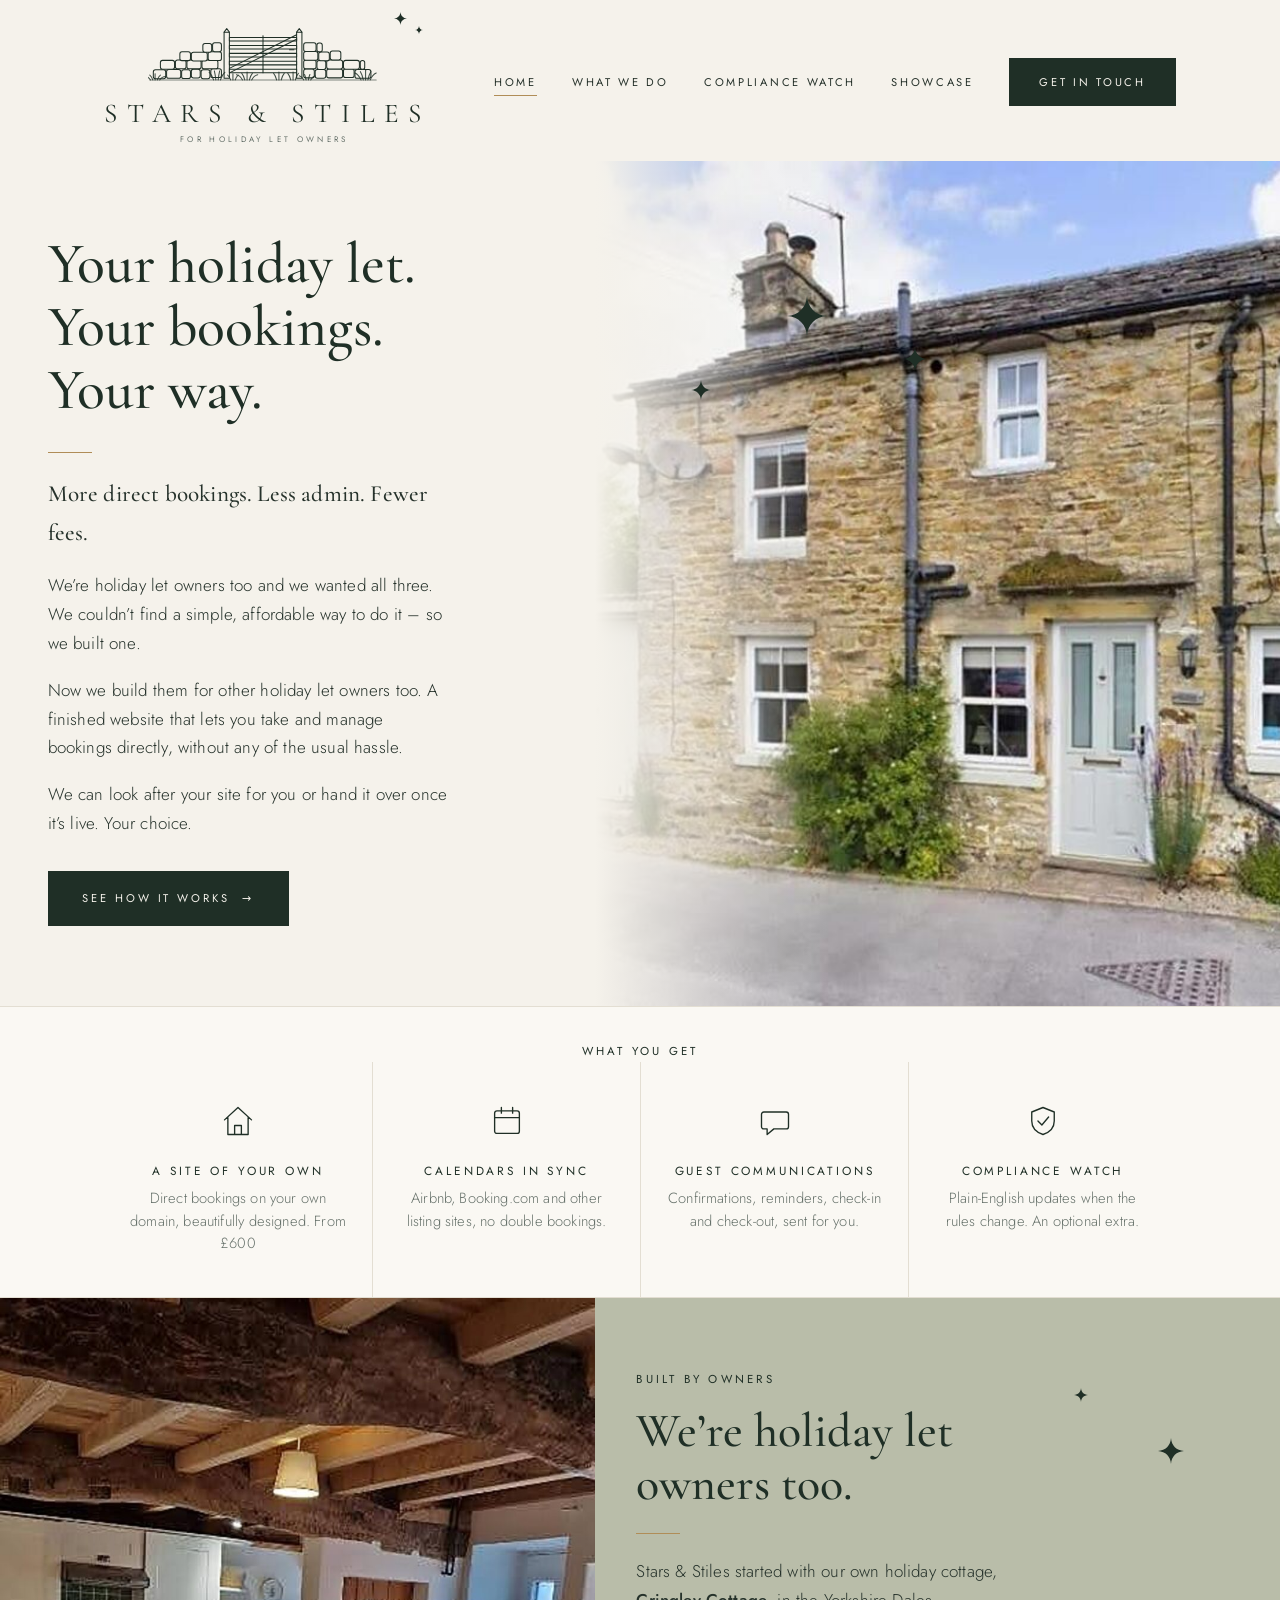
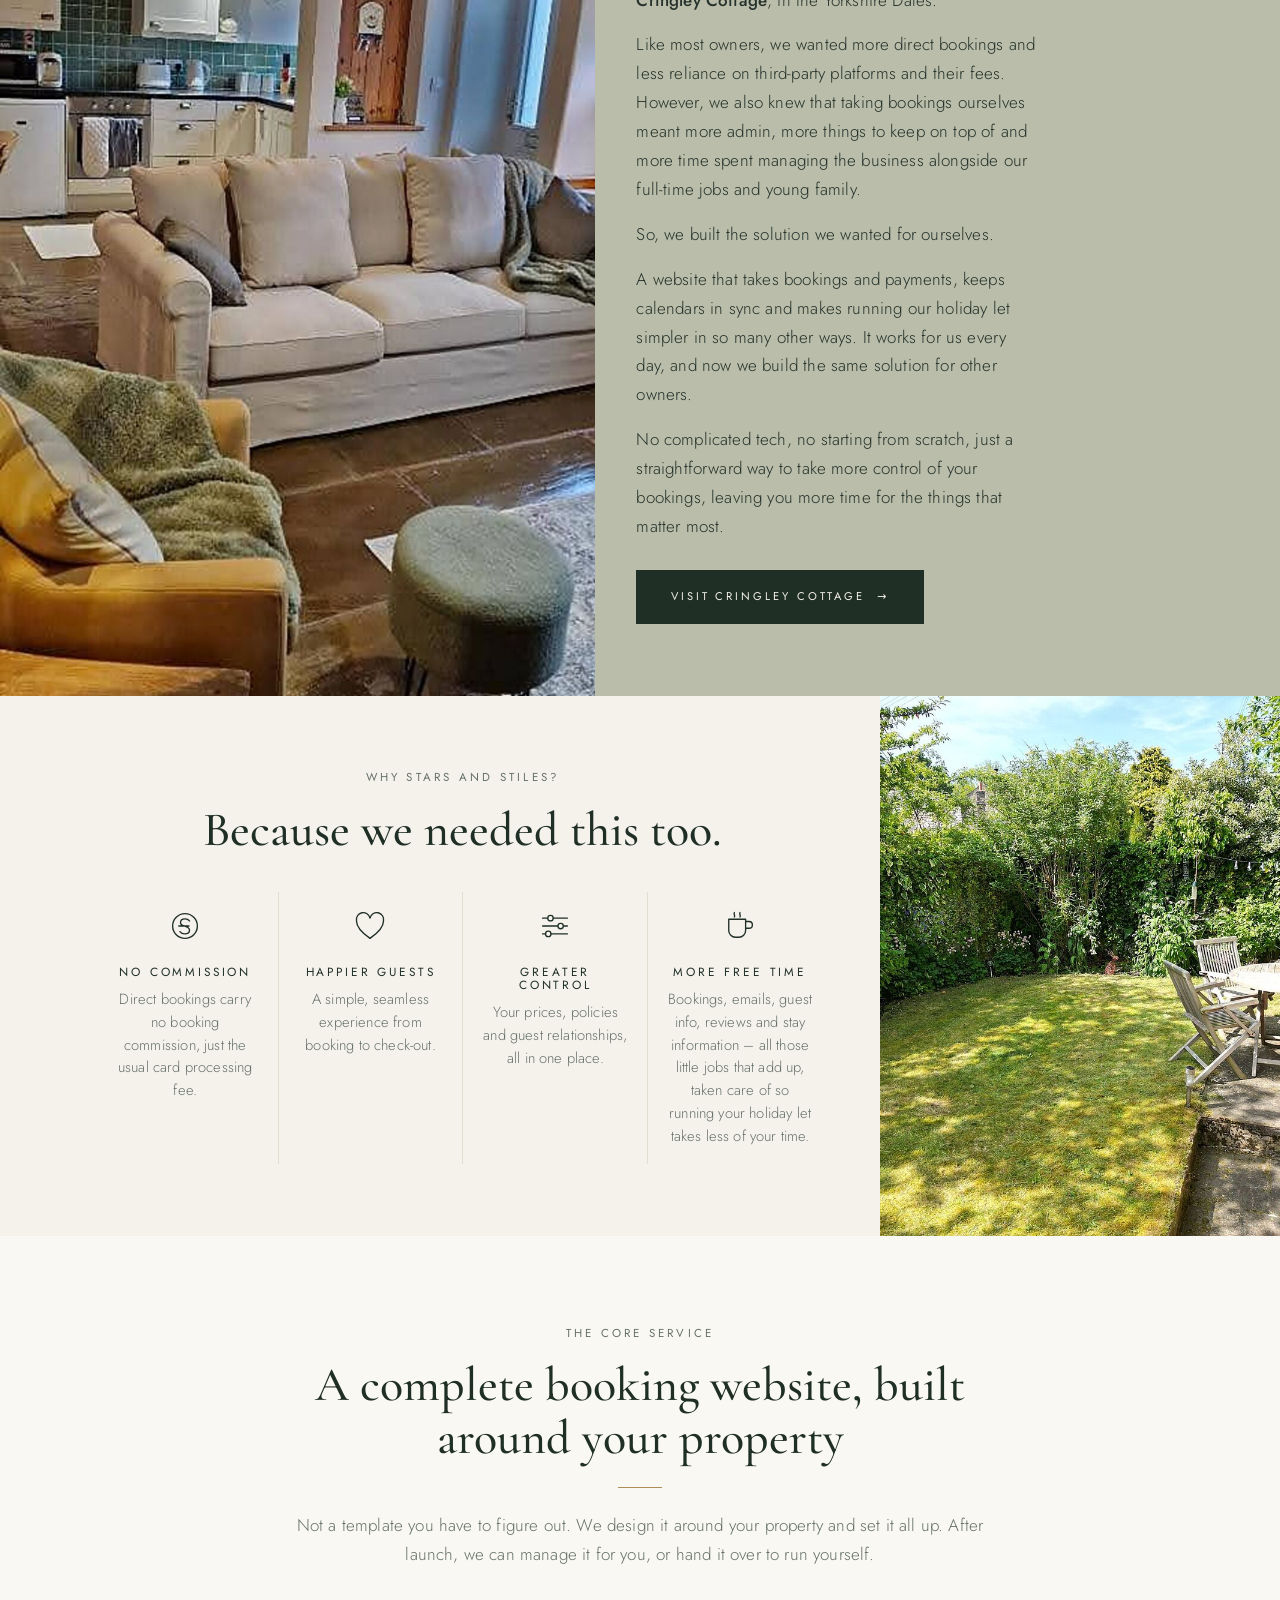
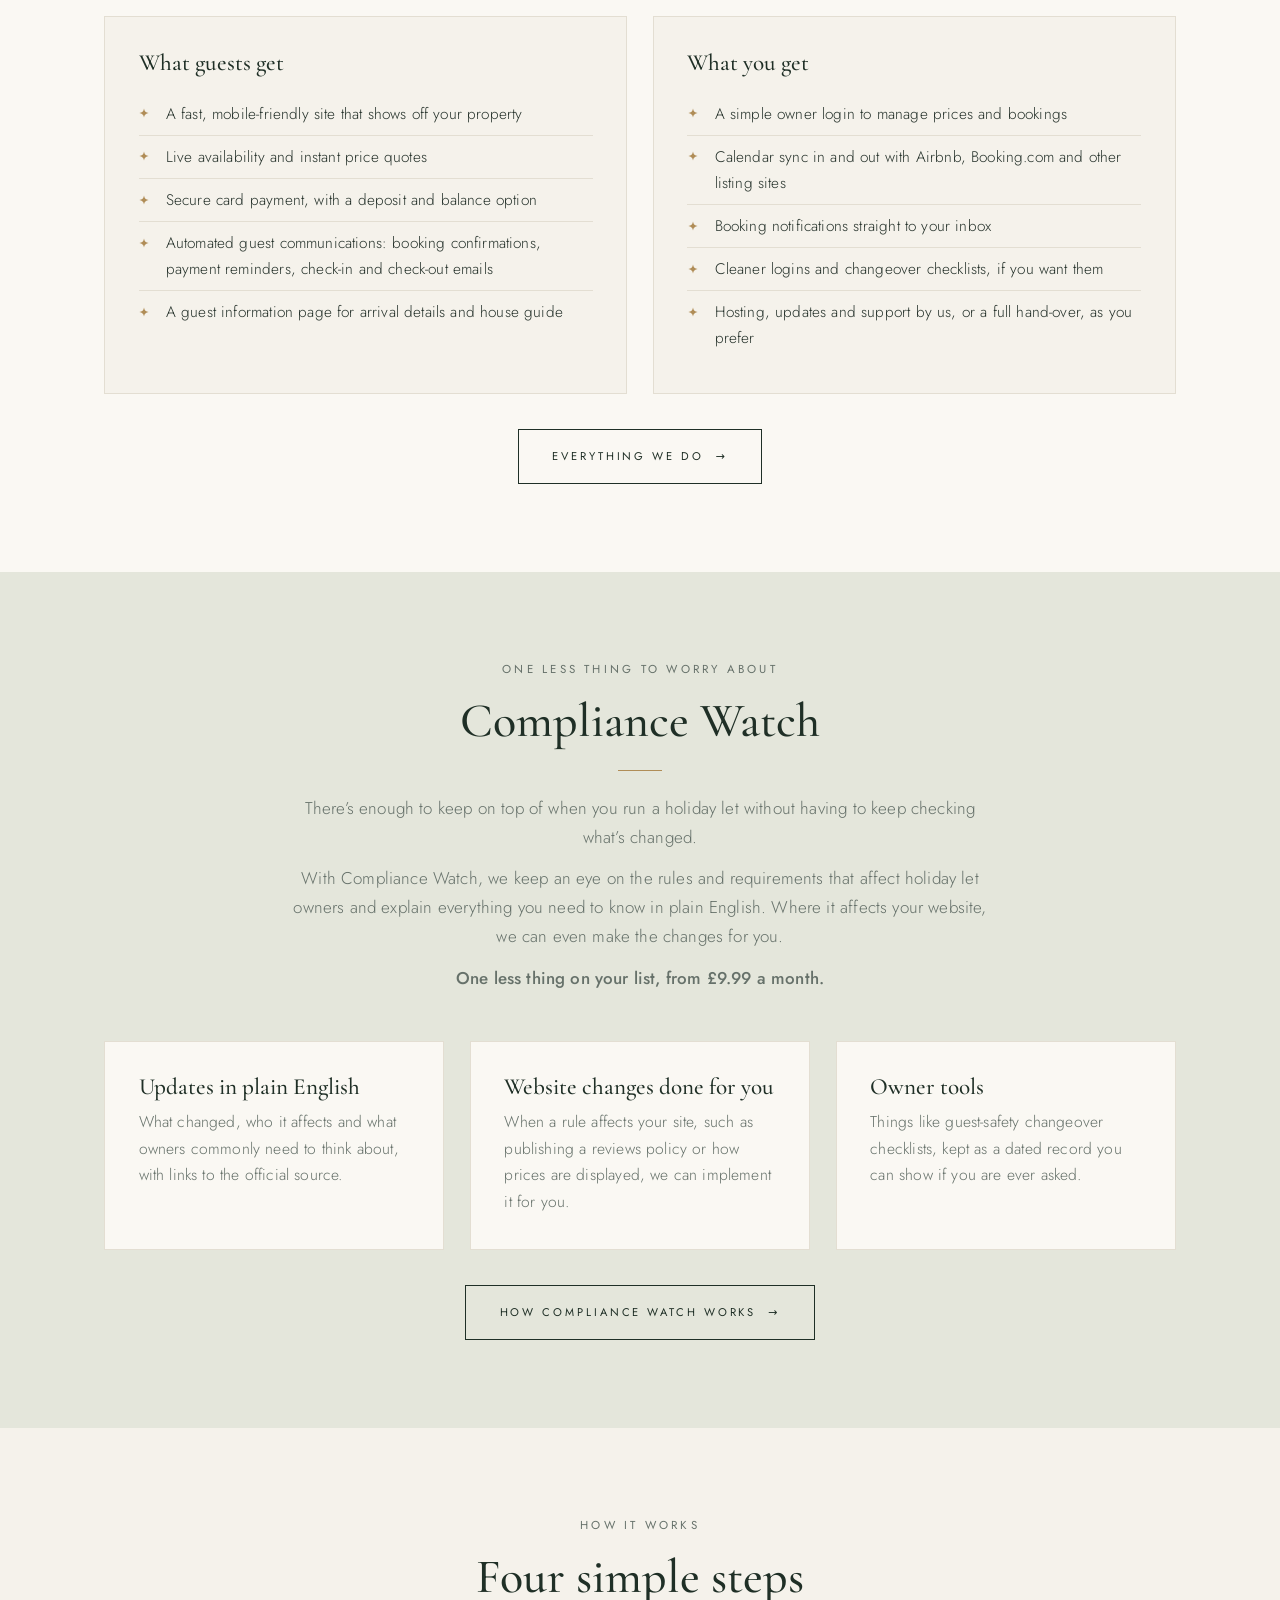
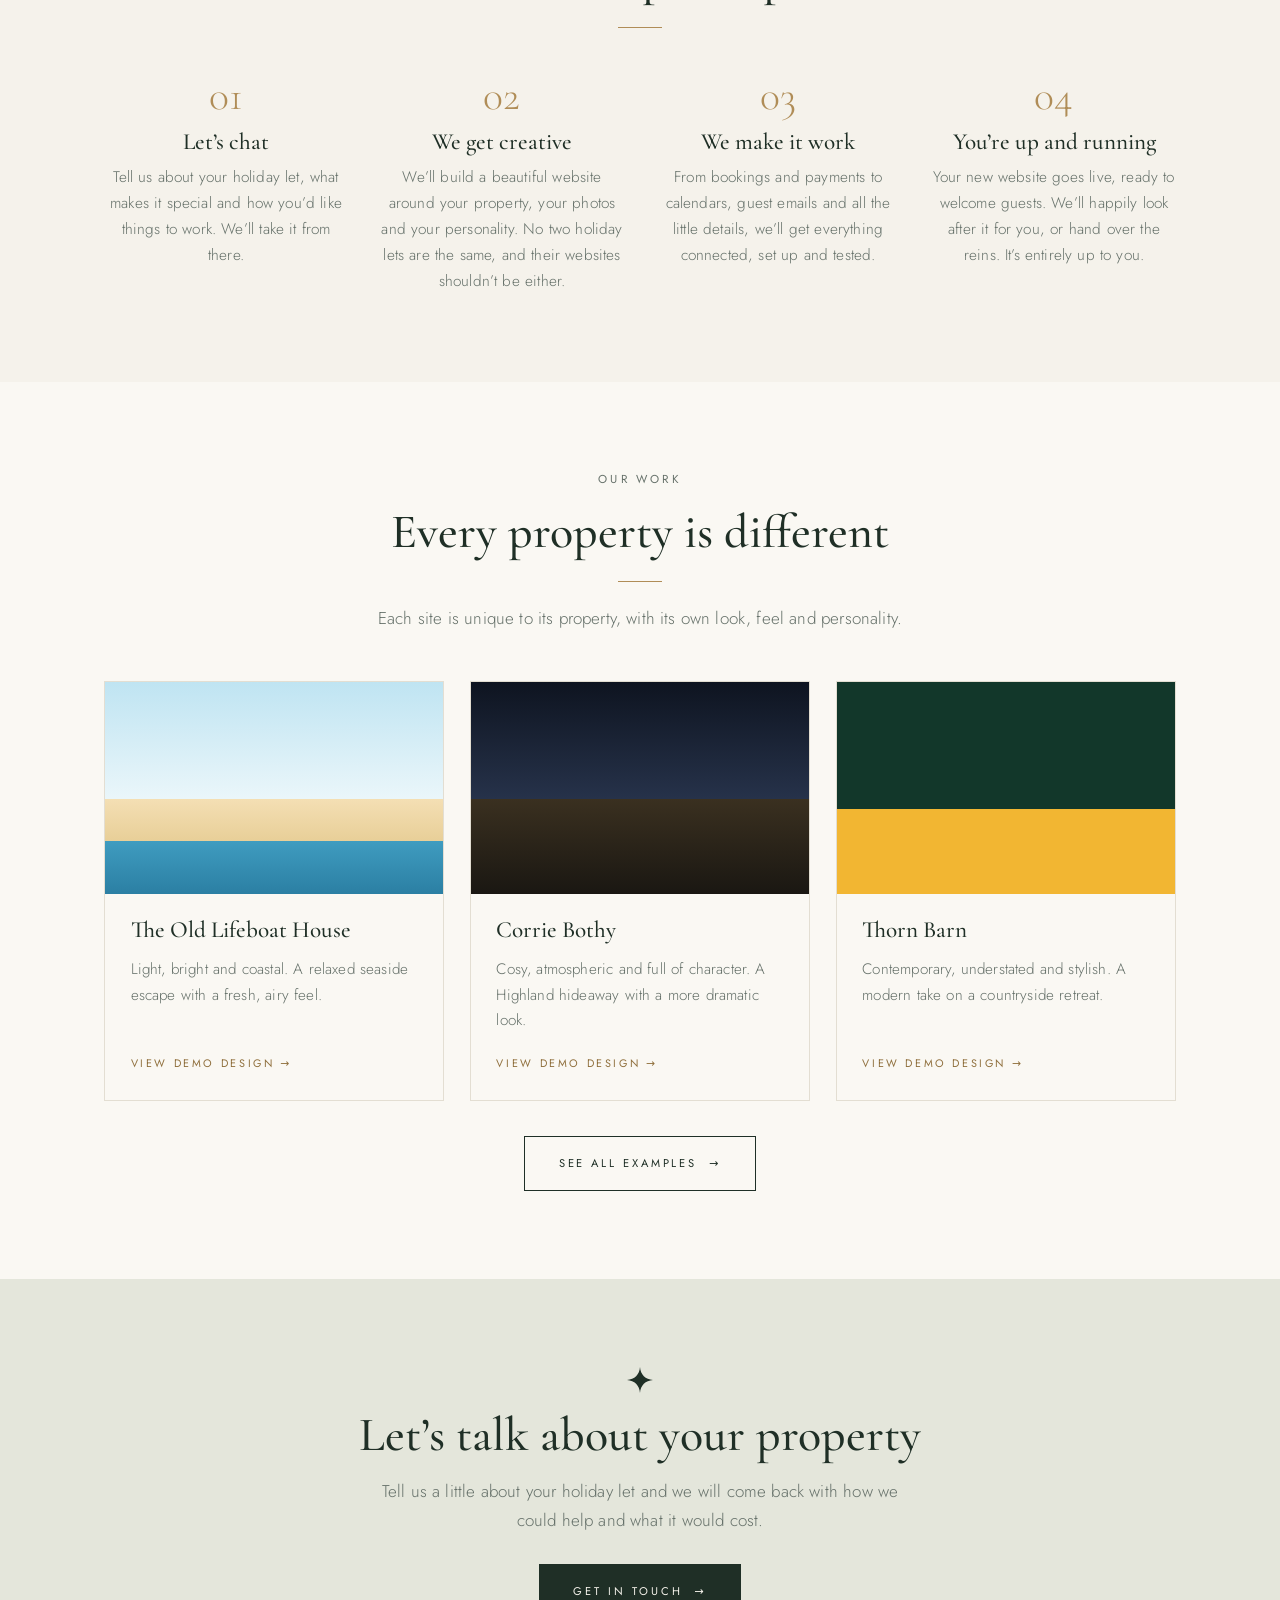
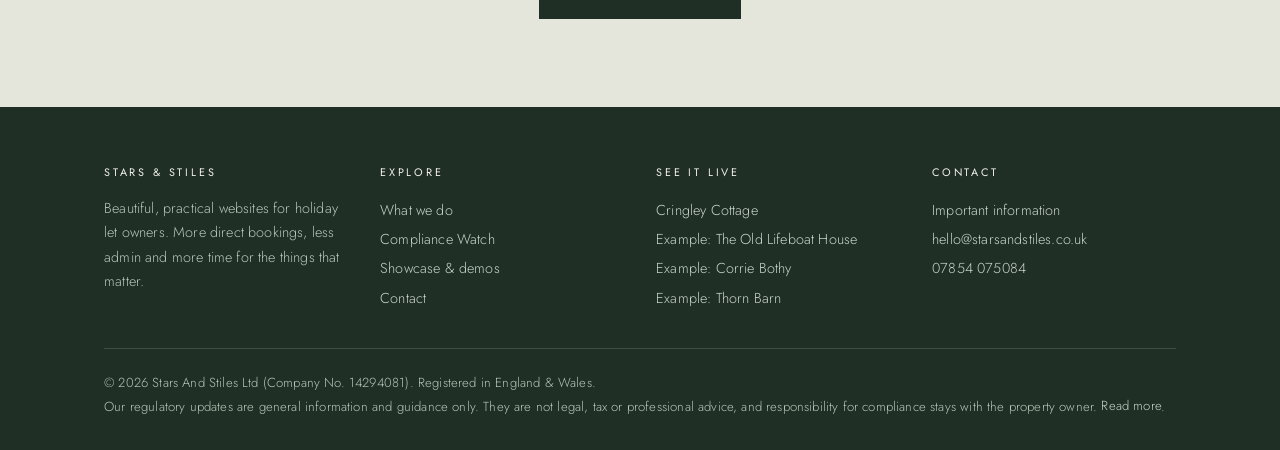
==== commit d281bad9: "Apply Ruth's second round of feedback - Add Compliance Watch £9.99/month as a third pricing box - Sw" ====
--- a/index.html
+++ b/index.html
@@ -36,12 +36,12 @@
 <p>We can look after your site for you or hand it over once it&rsquo;s live. Your choice.</p>
 <a class="btn" href="#how">See how it works &nbsp;&rarr;</a>
 </div>
-<div class="hh-photo"><img class="" src="https://images.pexels.com/photos/9017967/pexels-photo-9017967.jpeg?auto=compress&cs=tinysrgb&w=1600" alt="A stone barn on a green hillside in the Yorkshire Dales" loading="lazy" onerror="this.onerror=null;this.src='assets/cringley-413188738.jpg'">
+<div class="hh-photo"><img class="" src="assets/cringley-413188738.jpg" alt="Cringley Cottage, a stone cottage in the Yorkshire Dales" loading="lazy" onerror="this.onerror=null;this.src='assets/cringley-413188738.jpg'">
 <svg class="sp s1" viewBox="0 0 24 24" aria-hidden="true"><path d="M12 0C12.5 7 17 11.5 24 12C17 12.5 12.5 17 12 24C11.5 17 7 12.5 0 12C7 11.5 11.5 7 12 0Z" fill="currentColor"/></svg><svg class="sp s2" viewBox="0 0 24 24" aria-hidden="true"><path d="M12 0C12.5 7 17 11.5 24 12C17 12.5 12.5 17 12 24C11.5 17 7 12.5 0 12C7 11.5 11.5 7 12 0Z" fill="currentColor"/></svg><svg class="sp s3" viewBox="0 0 24 24" aria-hidden="true"><path d="M12 0C12.5 7 17 11.5 24 12C17 12.5 12.5 17 12 24C11.5 17 7 12.5 0 12C7 11.5 11.5 7 12 0Z" fill="currentColor"/></svg></div>
 </div></section>
 
 <section class="strip"><div class="wrap"><p class="label center strip-head">What you get</p><div class="cells">
-<div><span class="i"><svg class="ic" viewBox="0 0 32 32" aria-hidden="true" fill="none" stroke="currentColor" stroke-width="1.2" stroke-linecap="round" stroke-linejoin="round"><path d="M4 15L16 4l12 11M7 13v15h18V13M13 28v-8h6v8"/></svg></span><h3>A site of your own</h3><p>Direct bookings on your own domain, beautifully designed.</p></div>
+<div><span class="i"><svg class="ic" viewBox="0 0 32 32" aria-hidden="true" fill="none" stroke="currentColor" stroke-width="1.2" stroke-linecap="round" stroke-linejoin="round"><path d="M4 15L16 4l12 11M7 13v15h18V13M13 28v-8h6v8"/></svg></span><h3>A site of your own</h3><p>Direct bookings on your own domain, beautifully designed. From &pound;600</p></div>
 <div><span class="i"><svg class="ic" viewBox="0 0 32 32" aria-hidden="true" fill="none" stroke="currentColor" stroke-width="1.2" stroke-linecap="round" stroke-linejoin="round"><rect x="5" y="7" width="22" height="20" rx="2"/><path d="M5 13h22M11 4v5M21 4v5"/></svg></span><h3>Calendars in sync</h3><p>Airbnb, Booking.com and other listing sites, no double bookings.</p></div>
 <div><span class="i"><svg class="ic" viewBox="0 0 32 32" aria-hidden="true" fill="none" stroke="currentColor" stroke-width="1.2" stroke-linecap="round" stroke-linejoin="round"><path d="M6 8h20a2 2 0 0 1 2 2v11a2 2 0 0 1-2 2H15l-6 5v-5H6a2 2 0 0 1-2-2V10a2 2 0 0 1 2-2z"/></svg></span><h3>Guest communications</h3><p>Confirmations, reminders, check-in and check-out, sent for you.</p></div>
 <div><span class="i"><svg class="ic" viewBox="0 0 32 32" aria-hidden="true" fill="none" stroke="currentColor" stroke-width="1.2" stroke-linecap="round" stroke-linejoin="round"><path d="M16 4l10 4v8c0 6-4 10-10 12C10 26 6 22 6 16V8z"/><path d="M11.5 16l3.5 3.5 6-7"/></svg></span><h3>Compliance Watch</h3><p>Plain-English updates when the rules change. An optional extra.</p></div>
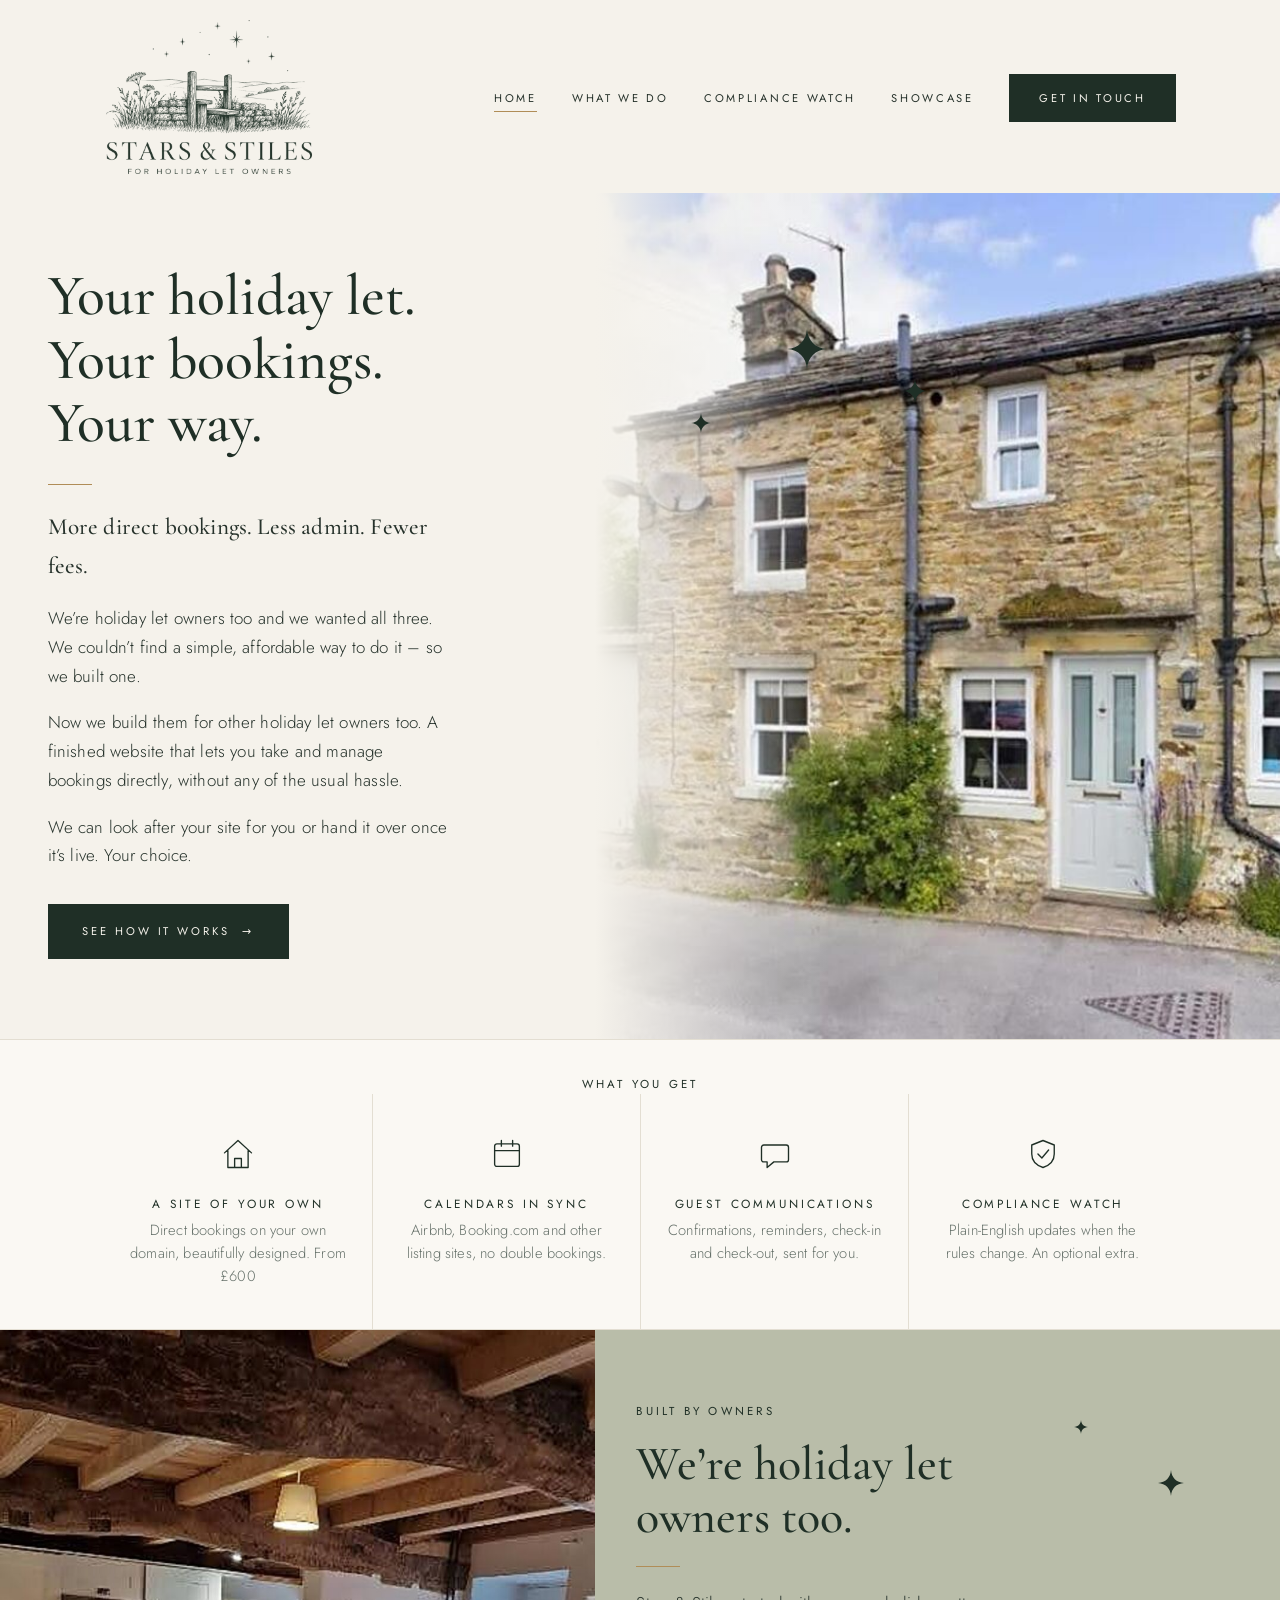
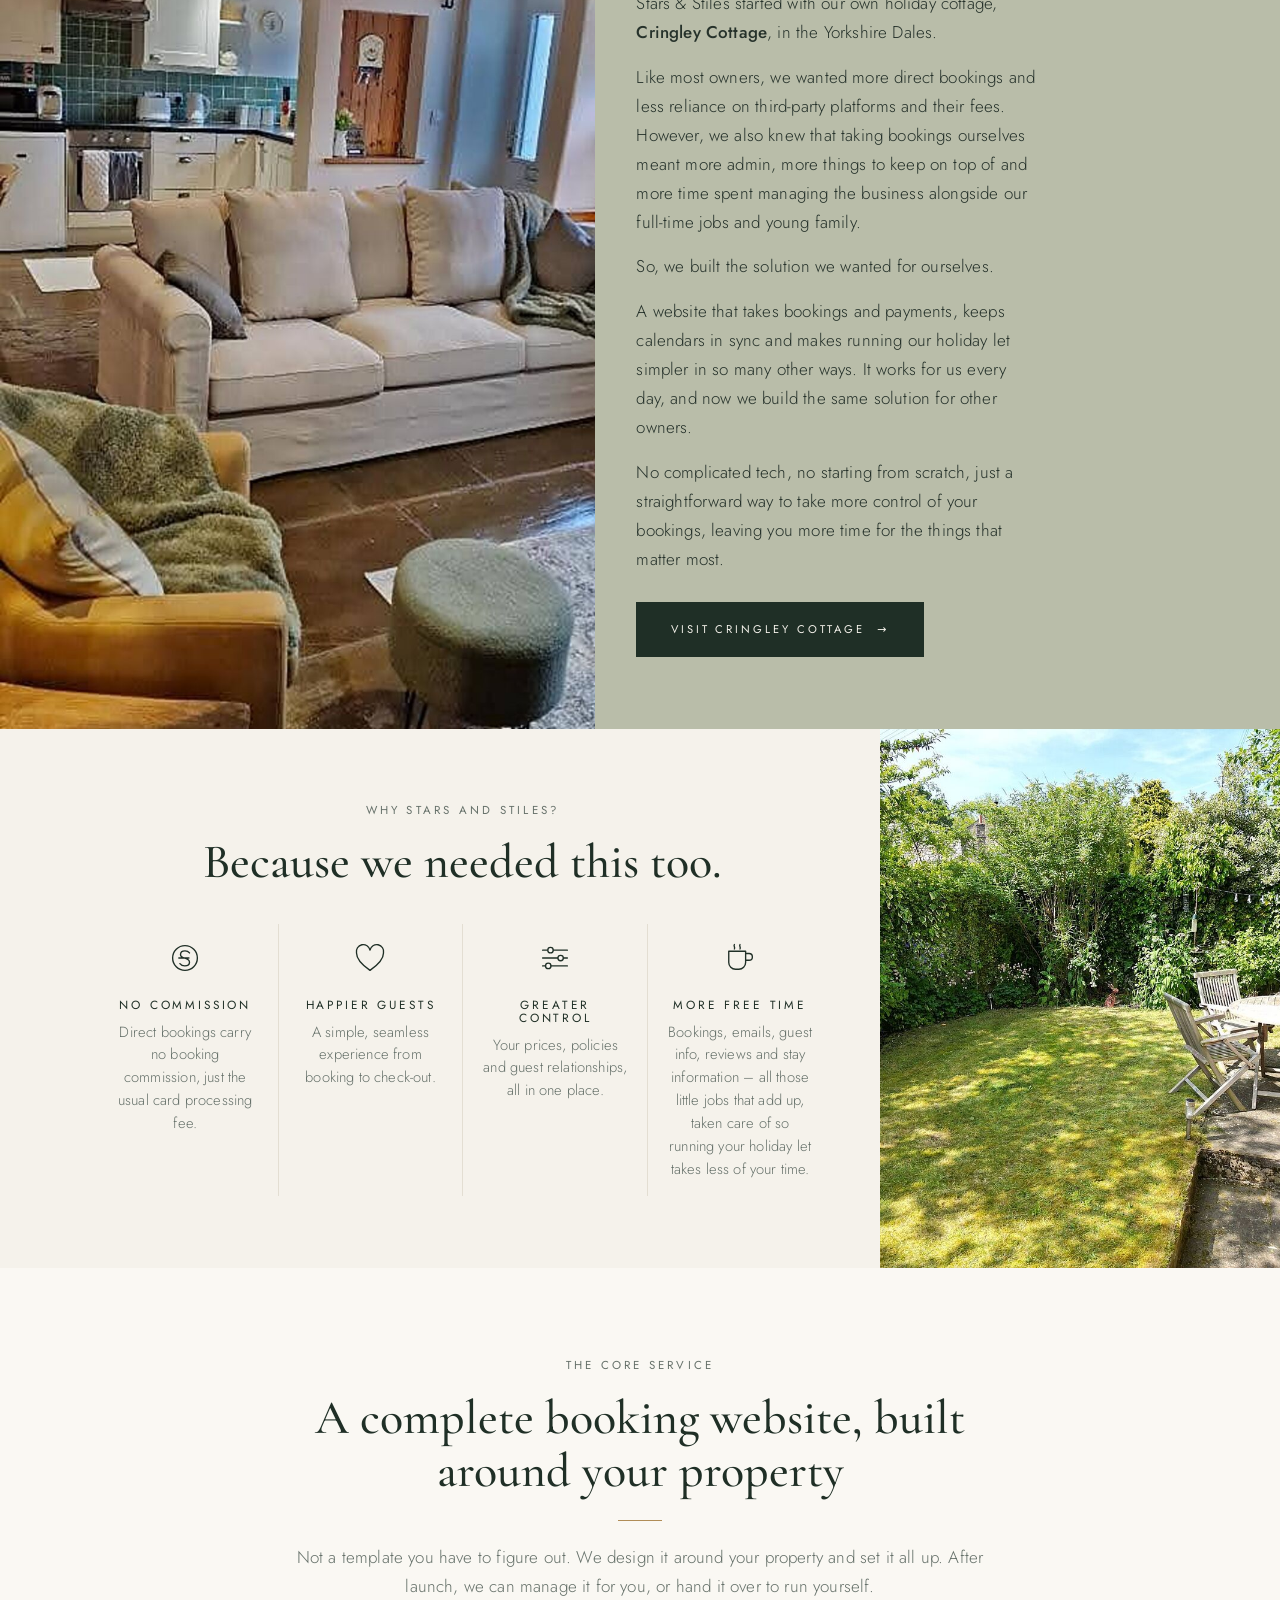
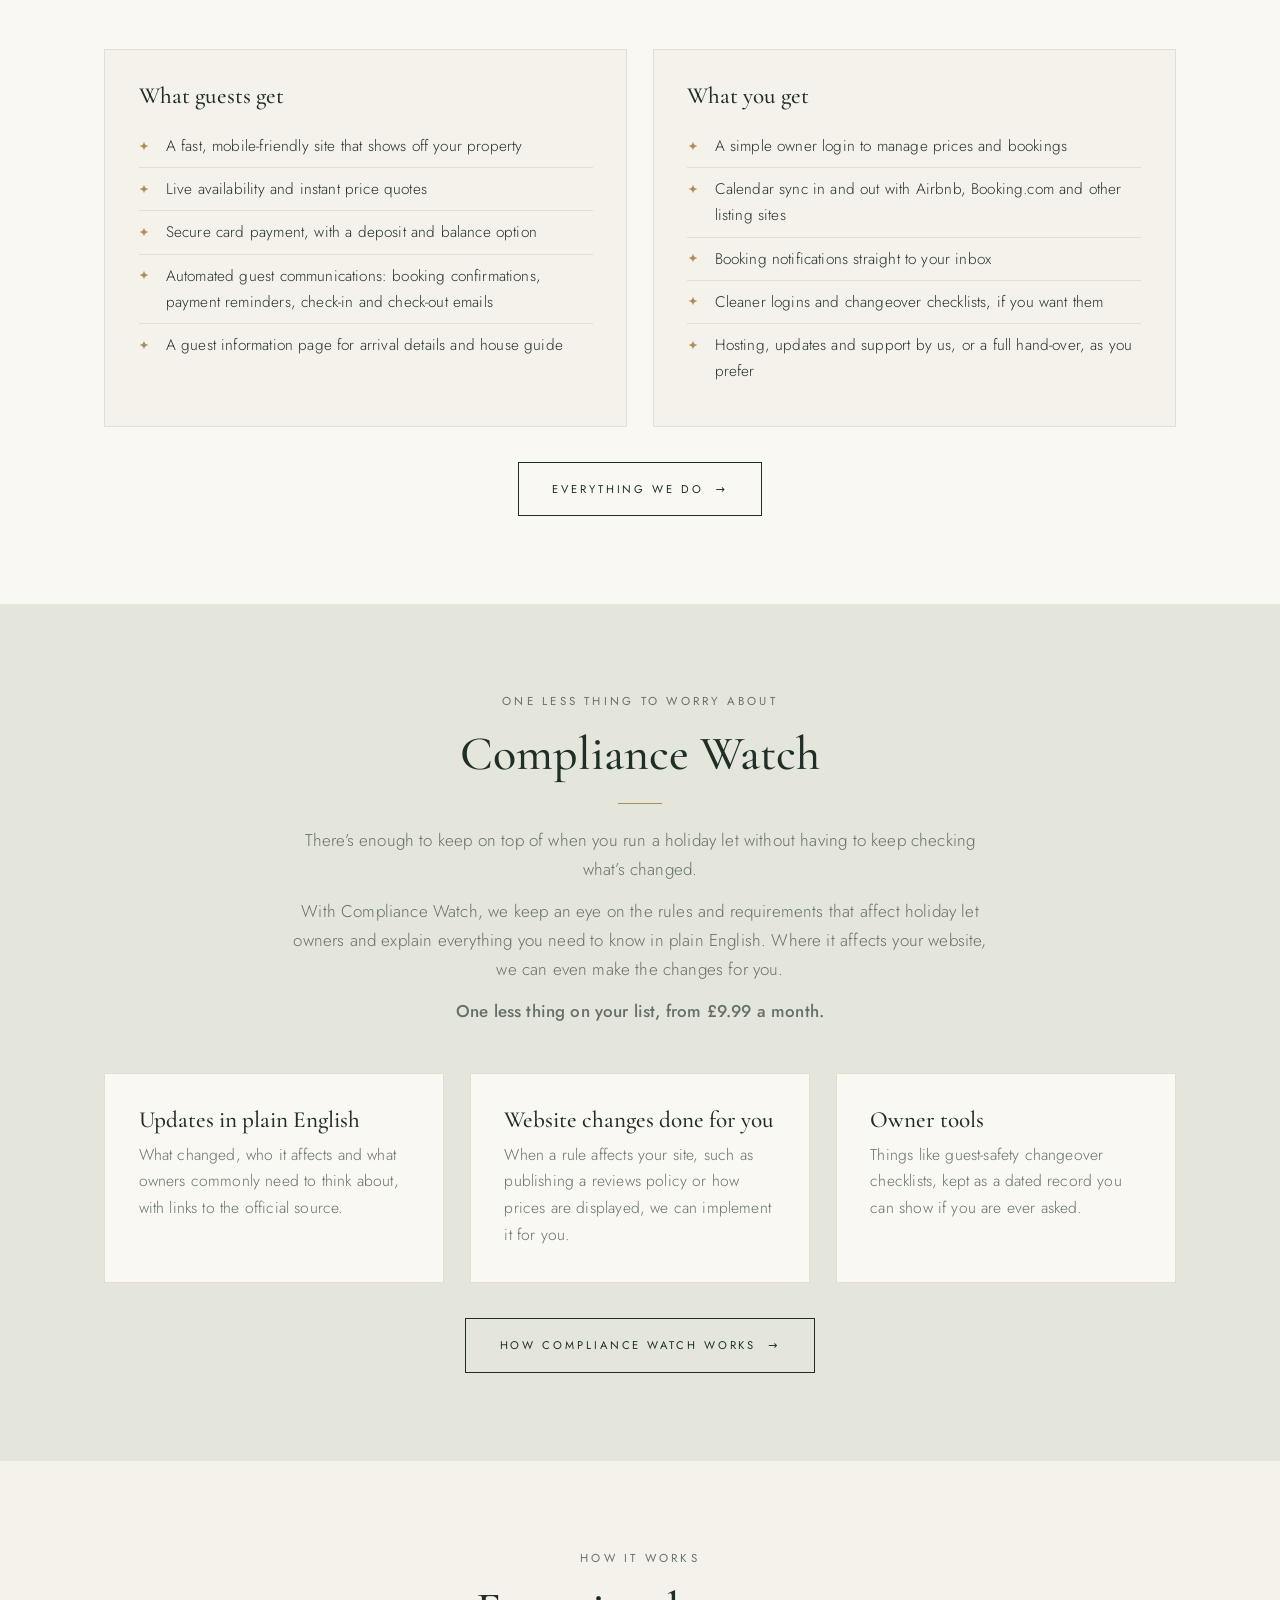
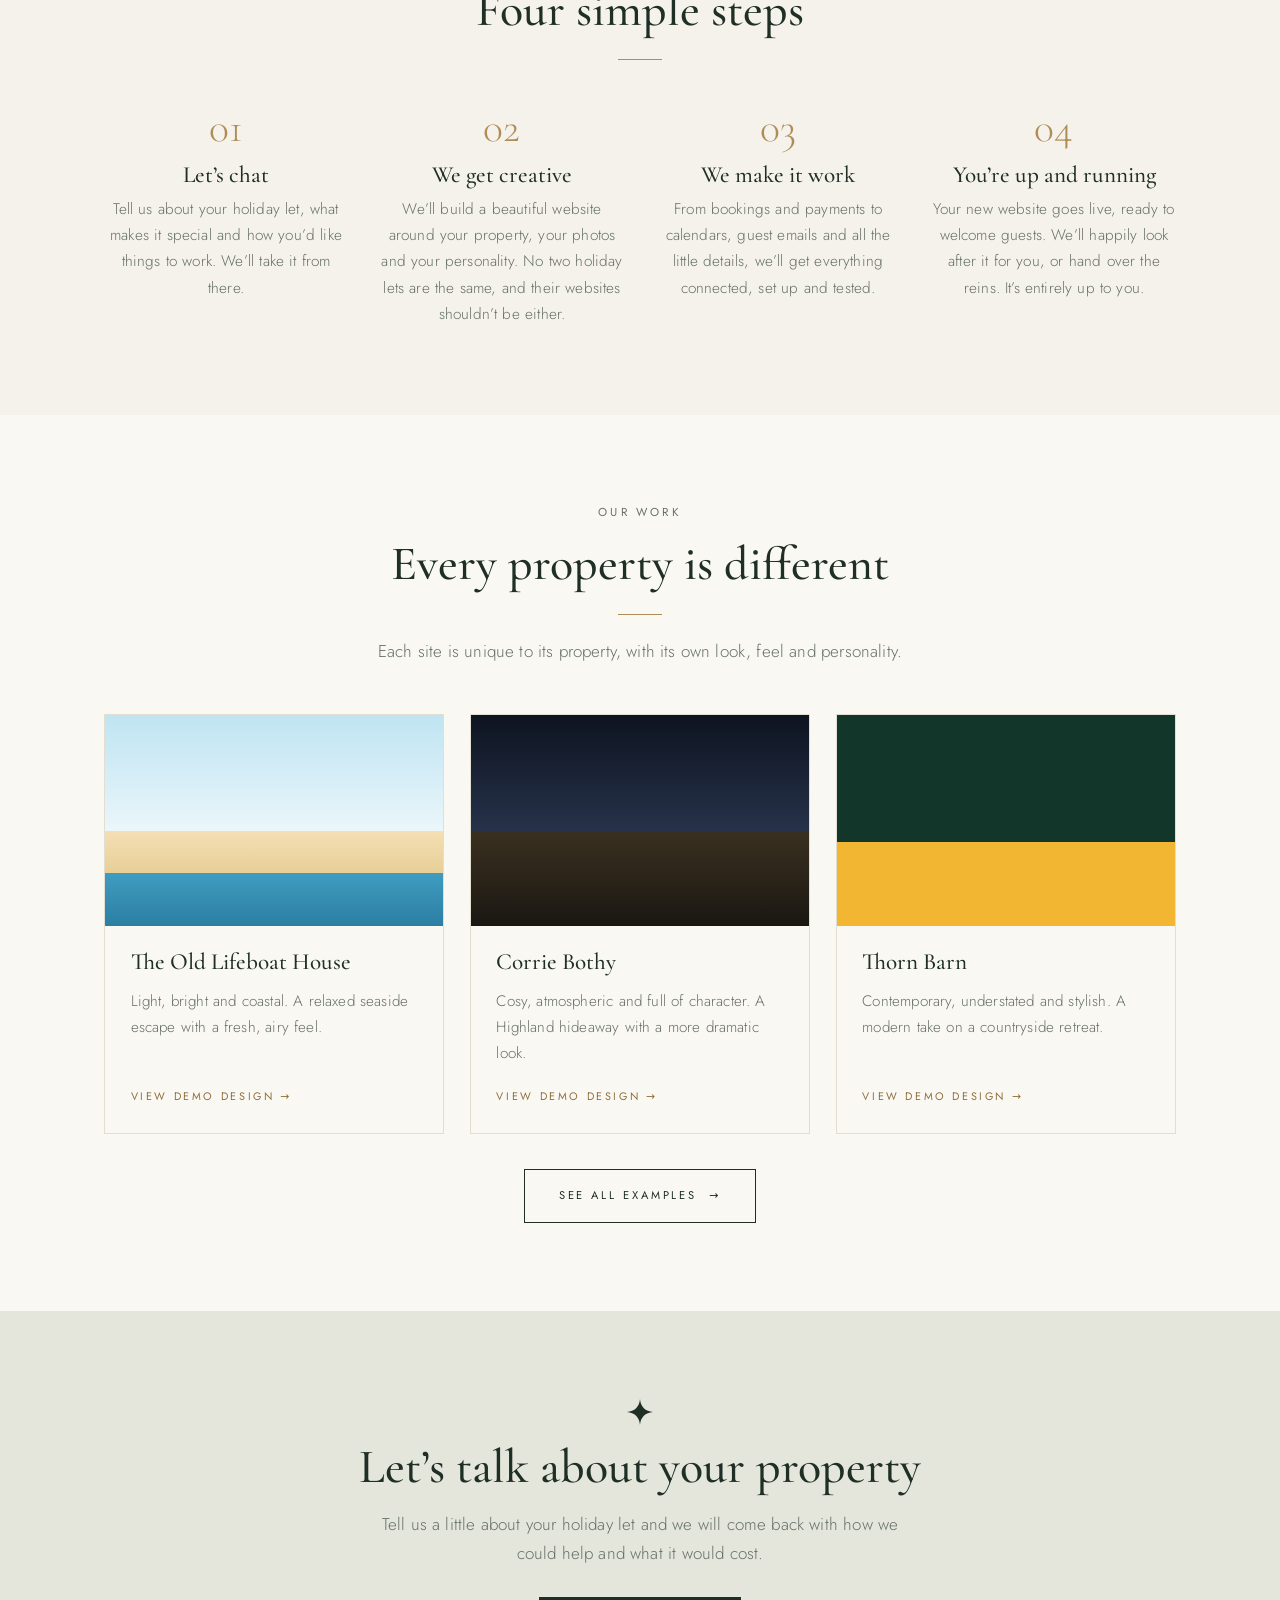
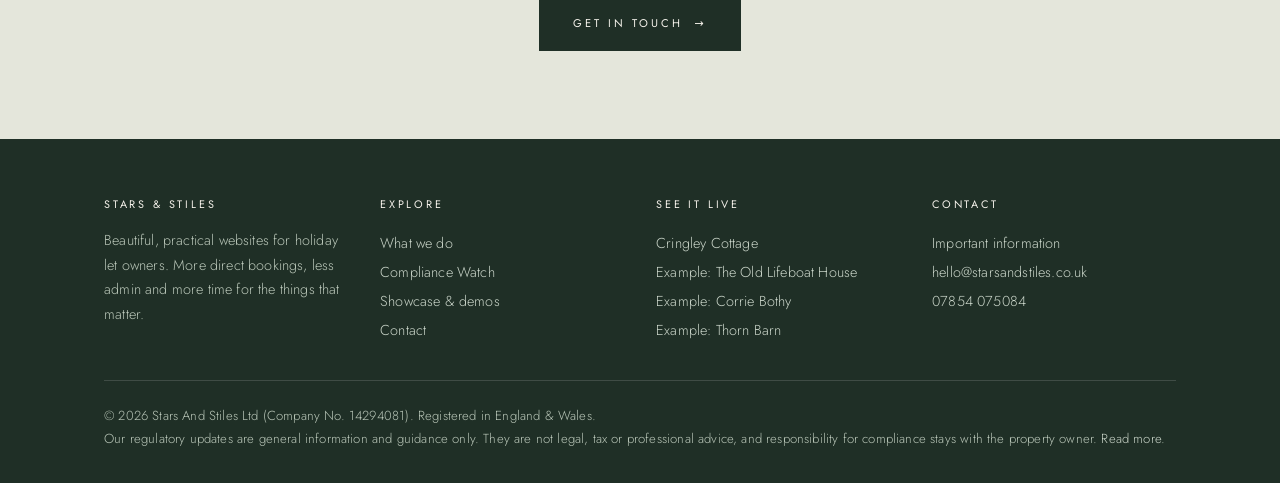
==== commit 059fd21f: "Use Ruth's new logo in the site header Replaces the drawn gate and text wordmark with Ruth's stile, " ====
--- a/index.html
+++ b/index.html
@@ -21,7 +21,7 @@
 </head>
 <body>
 <header class="topbar"><div class="wrap">
-<a class="brand" href="index.html"><svg class="gate" viewBox="0 0 260 84" aria-hidden="true" fill="none" stroke="currentColor" stroke-width="1.15" stroke-linecap="round" stroke-linejoin="round"><rect x="6.0" y="58.6" width="14.0" height="10.0" rx="2.4" fill="#f5f2eb"/><rect x="21.0" y="58.2" width="16.0" height="10.0" rx="2.4" fill="#f5f2eb"/><rect x="38.0" y="58.4" width="10.0" height="10.0" rx="2.4" fill="#f5f2eb"/><rect x="49.0" y="57.8" width="10.0" height="10.0" rx="2.4" fill="#f5f2eb"/><rect x="60.0" y="58.6" width="10.0" height="10.0" rx="2.4" fill="#f5f2eb"/><rect x="71.0" y="57.4" width="12.0" height="10.0" rx="2.4" fill="#f5f2eb"/><rect x="14.0" y="47.9" width="16.0" height="10.0" rx="2.4" fill="#f5f2eb"/><rect x="31.0" y="47.4" width="12.0" height="10.0" rx="2.4" fill="#f5f2eb"/><rect x="44.0" y="47.4" width="16.0" height="10.0" rx="2.4" fill="#f5f2eb"/><rect x="61.0" y="47.5" width="18.0" height="10.0" rx="2.4" fill="#f5f2eb"/><rect x="36.0" y="38.2" width="12.0" height="10.0" rx="2.4" fill="#f5f2eb"/><rect x="49.0" y="38.6" width="18.0" height="10.0" rx="2.4" fill="#f5f2eb"/><rect x="68.0" y="38.1" width="15.0" height="10.0" rx="2.4" fill="#f5f2eb"/><rect x="62.0" y="28.7" width="10.0" height="10.0" rx="2.4" fill="#f5f2eb"/><rect x="73.0" y="28.1" width="10.0" height="10.0" rx="2.4" fill="#f5f2eb"/><rect x="176.0" y="57.7" width="12.0" height="10.0" rx="2.4" fill="#f5f2eb"/><rect x="189.0" y="58.1" width="12.0" height="10.0" rx="2.4" fill="#f5f2eb"/><rect x="202.0" y="57.7" width="18.0" height="10.0" rx="2.4" fill="#f5f2eb"/><rect x="221.0" y="57.4" width="12.0" height="10.0" rx="2.4" fill="#f5f2eb"/><rect x="234.0" y="58.2" width="18.0" height="10.0" rx="2.4" fill="#f5f2eb"/><rect x="176.0" y="47.4" width="14.0" height="10.0" rx="2.4" fill="#f5f2eb"/><rect x="191.0" y="48.1" width="10.0" height="10.0" rx="2.4" fill="#f5f2eb"/><rect x="202.0" y="47.6" width="18.0" height="10.0" rx="2.4" fill="#f5f2eb"/><rect x="221.0" y="47.9" width="18.0" height="10.0" rx="2.4" fill="#f5f2eb"/><rect x="240.0" y="48.0" width="5.0" height="10.0" rx="2.4" fill="#f5f2eb"/><rect x="176.0" y="37.8" width="16.0" height="10.0" rx="2.4" fill="#f5f2eb"/><rect x="193.0" y="38.4" width="12.0" height="10.0" rx="2.4" fill="#f5f2eb"/><rect x="206.0" y="37.4" width="12.0" height="10.0" rx="2.4" fill="#f5f2eb"/><rect x="176.0" y="28.0" width="14.0" height="10.0" rx="2.4" fill="#f5f2eb"/><rect x="191.0" y="28.3" width="6.0" height="10.0" rx="2.4" fill="#f5f2eb"/><rect x="86" y="16" width="6" height="52" fill="#f5f2eb"/><path d="M86 16l3 -4l3 4"/><rect x="168" y="16" width="6" height="52" fill="#f5f2eb"/><path d="M168 16l3 -4l3 4"/><rect x="92" y="22" width="76" height="4" fill="#f5f2eb"/><rect x="92" y="31" width="76" height="4" fill="#f5f2eb"/><rect x="92" y="40" width="76" height="4" fill="#f5f2eb"/><rect x="92" y="49" width="76" height="4" fill="#f5f2eb"/><rect x="92" y="58" width="76" height="4" fill="#f5f2eb"/><path d="M92 62L168 24M92 57L168 19" /><path d="M130 20v42"/><path d="M160 36h5"/><path d="M74.1 70.0q-2.0 -6.1 -5.1 -8.7" opacity=".85"/><path d="M76.7 70.0q-0.7 -6.1 -1.7 -10.2" opacity=".85"/><path d="M79.3 70.0q0.7 -6.1 1.7 -10.2" opacity=".85"/><path d="M81.9 70.0q2.0 -6.1 5.1 -8.7" opacity=".85"/><path d="M93.4 70.0q-1.3 -3.9 -3.4 -5.4" opacity=".85"/><path d="M96.0 70.0q0.0 -3.9 0.0 -7.0" opacity=".85"/><path d="M98.6 70.0q1.3 -3.9 3.4 -5.4" opacity=".85"/><path d="M106.8 70.0q-2.6 -5.0 -6.8 -5.9" opacity=".85"/><path d="M109.4 70.0q-1.3 -5.0 -3.4 -7.4" opacity=".85"/><path d="M112.0 70.0q0.0 -5.0 0.0 -9.0" opacity=".85"/><path d="M114.6 70.0q1.3 -5.0 3.4 -7.4" opacity=".85"/><path d="M117.2 70.0q2.6 -5.0 6.8 -5.9" opacity=".85"/><path d="M145.4 70.0q-1.3 -5.0 -3.4 -7.4" opacity=".85"/><path d="M148.0 70.0q0.0 -5.0 0.0 -9.0" opacity=".85"/><path d="M150.6 70.0q1.3 -5.0 3.4 -7.4" opacity=".85"/><path d="M161.4 70.0q-1.3 -5.0 -3.4 -7.4" opacity=".85"/><path d="M164.0 70.0q0.0 -5.0 0.0 -9.0" opacity=".85"/><path d="M166.6 70.0q1.3 -5.0 3.4 -7.4" opacity=".85"/><path d="M176.1 70.0q-2.0 -3.9 -5.1 -4.7" opacity=".85"/><path d="M178.7 70.0q-0.7 -3.9 -1.7 -6.2" opacity=".85"/><path d="M181.3 70.0q0.7 -3.9 1.7 -6.2" opacity=".85"/><path d="M183.9 70.0q2.0 -3.9 5.1 -4.7" opacity=".85"/><path d="M2.8 70.0q-2.6 -3.9 -6.8 -3.9" opacity=".85"/><path d="M5.4 70.0q-1.3 -3.9 -3.4 -5.4" opacity=".85"/><path d="M8.0 70.0q0.0 -3.9 0.0 -7.0" opacity=".85"/><path d="M10.6 70.0q1.3 -3.9 3.4 -5.4" opacity=".85"/><path d="M13.2 70.0q2.6 -3.9 6.8 -3.9" opacity=".85"/><path d="M240.8 70.0q-2.6 -6.1 -6.8 -7.9" opacity=".85"/><path d="M243.4 70.0q-1.3 -6.1 -3.4 -9.4" opacity=".85"/><path d="M246.0 70.0q0.0 -6.1 0.0 -11.0" opacity=".85"/><path d="M248.6 70.0q1.3 -6.1 3.4 -9.4" opacity=".85"/><path d="M251.2 70.0q2.6 -6.1 6.8 -7.9" opacity=".85"/><path d="M2 70h256" opacity=".55"/></svg><svg class="sp b1" viewBox="0 0 24 24" aria-hidden="true"><path d="M12 0C12.5 7 17 11.5 24 12C17 12.5 12.5 17 12 24C11.5 17 7 12.5 0 12C7 11.5 11.5 7 12 0Z" fill="currentColor"/></svg><svg class="sp b2" viewBox="0 0 24 24" aria-hidden="true"><path d="M12 0C12.5 7 17 11.5 24 12C17 12.5 12.5 17 12 24C11.5 17 7 12.5 0 12C7 11.5 11.5 7 12 0Z" fill="currentColor"/></svg><span class="bn">STARS &amp; STILES</span><span class="bt">FOR HOLIDAY LET OWNERS</span></a>
+<a class="brand" href="index.html"><img class="logo" src="assets/logo.png" width="640" height="482" alt="Stars &amp; Stiles, for holiday let owners"></a>
 <button class="menu-btn" aria-label="Menu" onclick="document.getElementById('m').classList.toggle('open')">Menu</button>
 <nav class="site"><ul id="m"><li><a href="index.html" aria-current="page">Home</a></li><li><a href="services.html">What we do</a></li><li><a href="compliance.html">Compliance Watch</a></li><li><a href="showcase.html">Showcase</a></li><li><a class="cta" href="contact.html">Get in touch</a></li></ul></nav>
 </div></header>
--- a/style.css
+++ b/style.css
@@ -30,6 +30,7 @@
 header.topbar .wrap{display:flex;align-items:center;justify-content:space-between;gap:1.5rem;padding-top:1.1rem;padding-bottom:1.1rem}
 .brand{position:relative;display:flex;flex-direction:column;align-items:center;text-decoration:none;color:var(--forest);width:max-content;line-height:1}
 .brand .gate{width:230px;height:auto;margin-bottom:.5rem}
+.brand .logo{display:block;width:210px;height:auto}
 .brand .sp.b1{width:13px;height:13px;top:-6px;right:14px;color:var(--forest)}
 .brand .sp.b2{width:8px;height:8px;top:8px;right:-2px;color:var(--forest);animation-delay:-2s}
 .brand .bn{font-family:'Cormorant Garamond',serif;font-weight:400;font-size:1.7rem;letter-spacing:.36em;margin-right:-.36em}
@@ -44,7 +45,7 @@
   .menu-btn{display:block}
   nav.site ul{display:none;position:absolute;top:100%;left:0;right:0;background:var(--cream);border-top:1px solid var(--stone);flex-direction:column;padding:1.4rem 5% 1.8rem;gap:1.2rem;align-items:flex-start;box-shadow:0 12px 24px rgba(31,47,38,.1)}
   nav.site ul.open{display:flex}
-  .brand .gate{width:150px}.brand .bn{font-size:1.15rem}
+  .brand .gate{width:150px}.brand .bn{font-size:1.15rem}.brand .logo{width:150px}
 }
 
 /* ---------- buttons ---------- */
